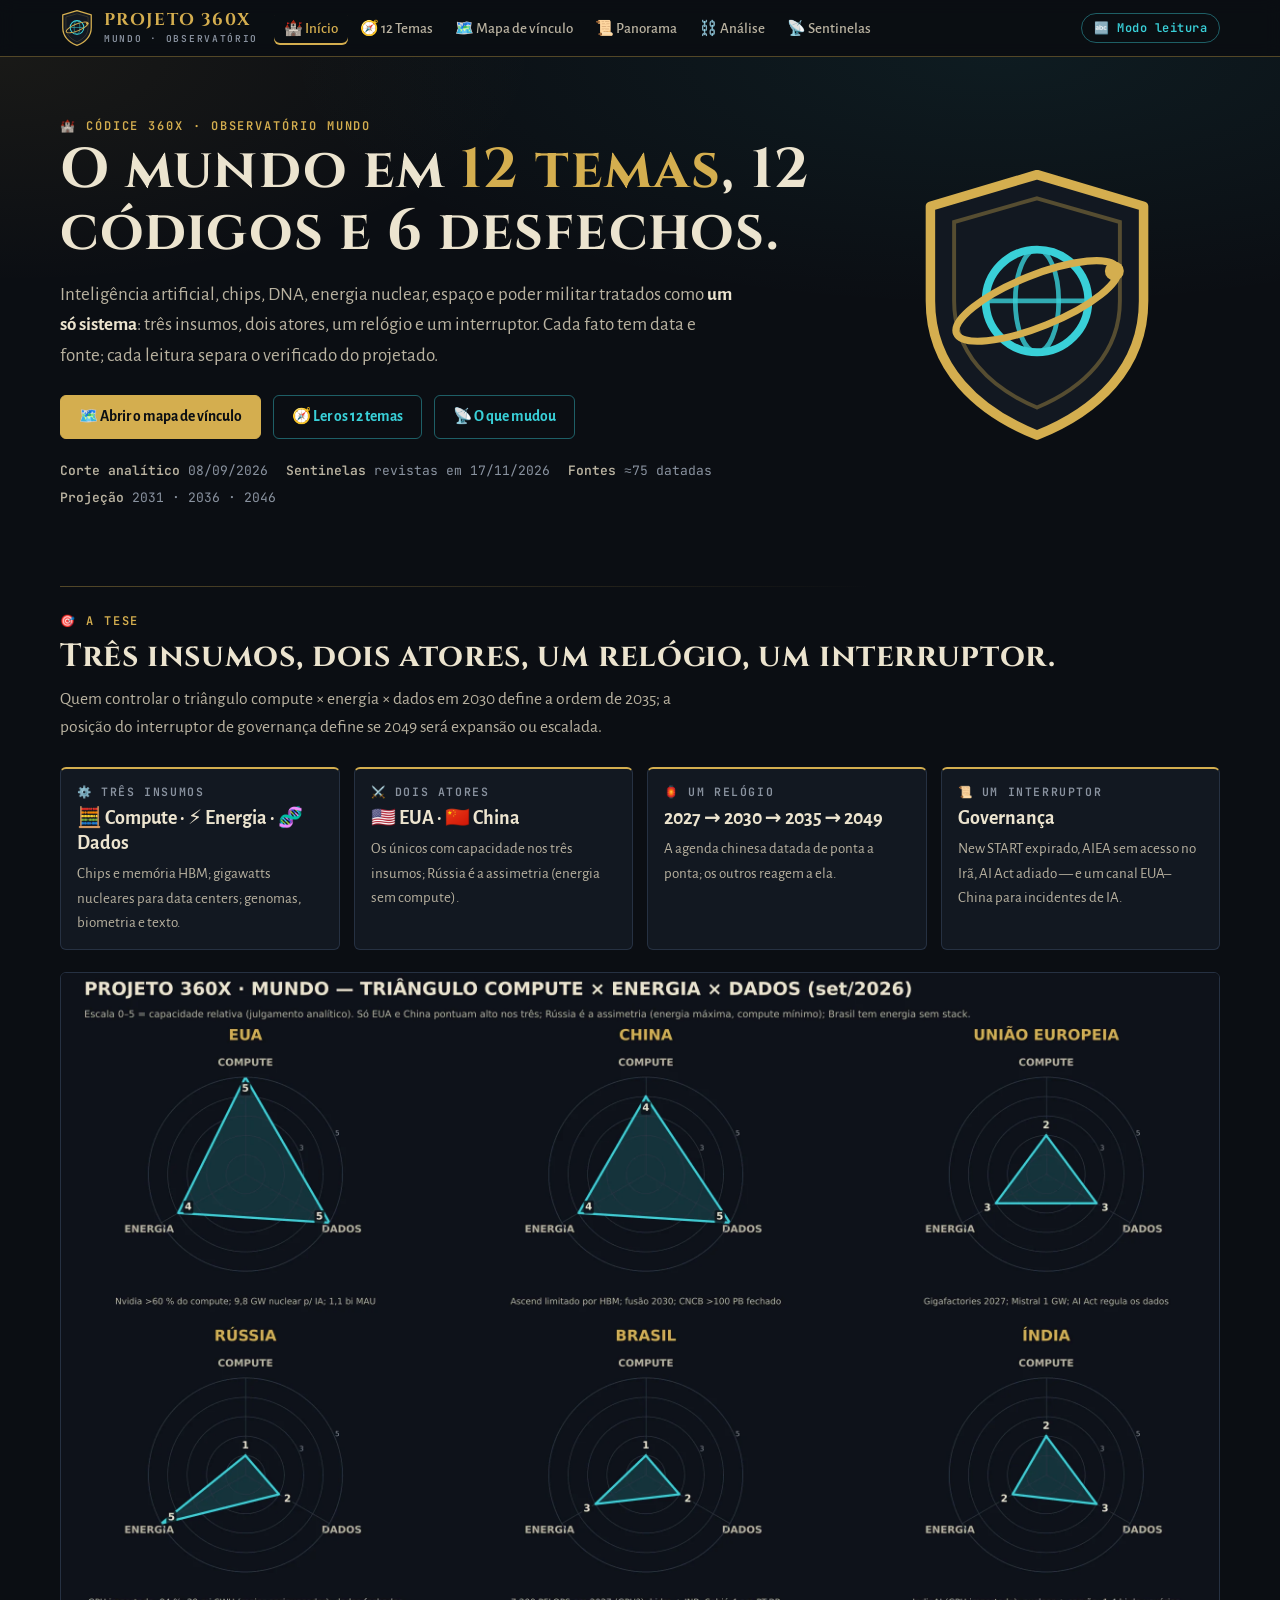
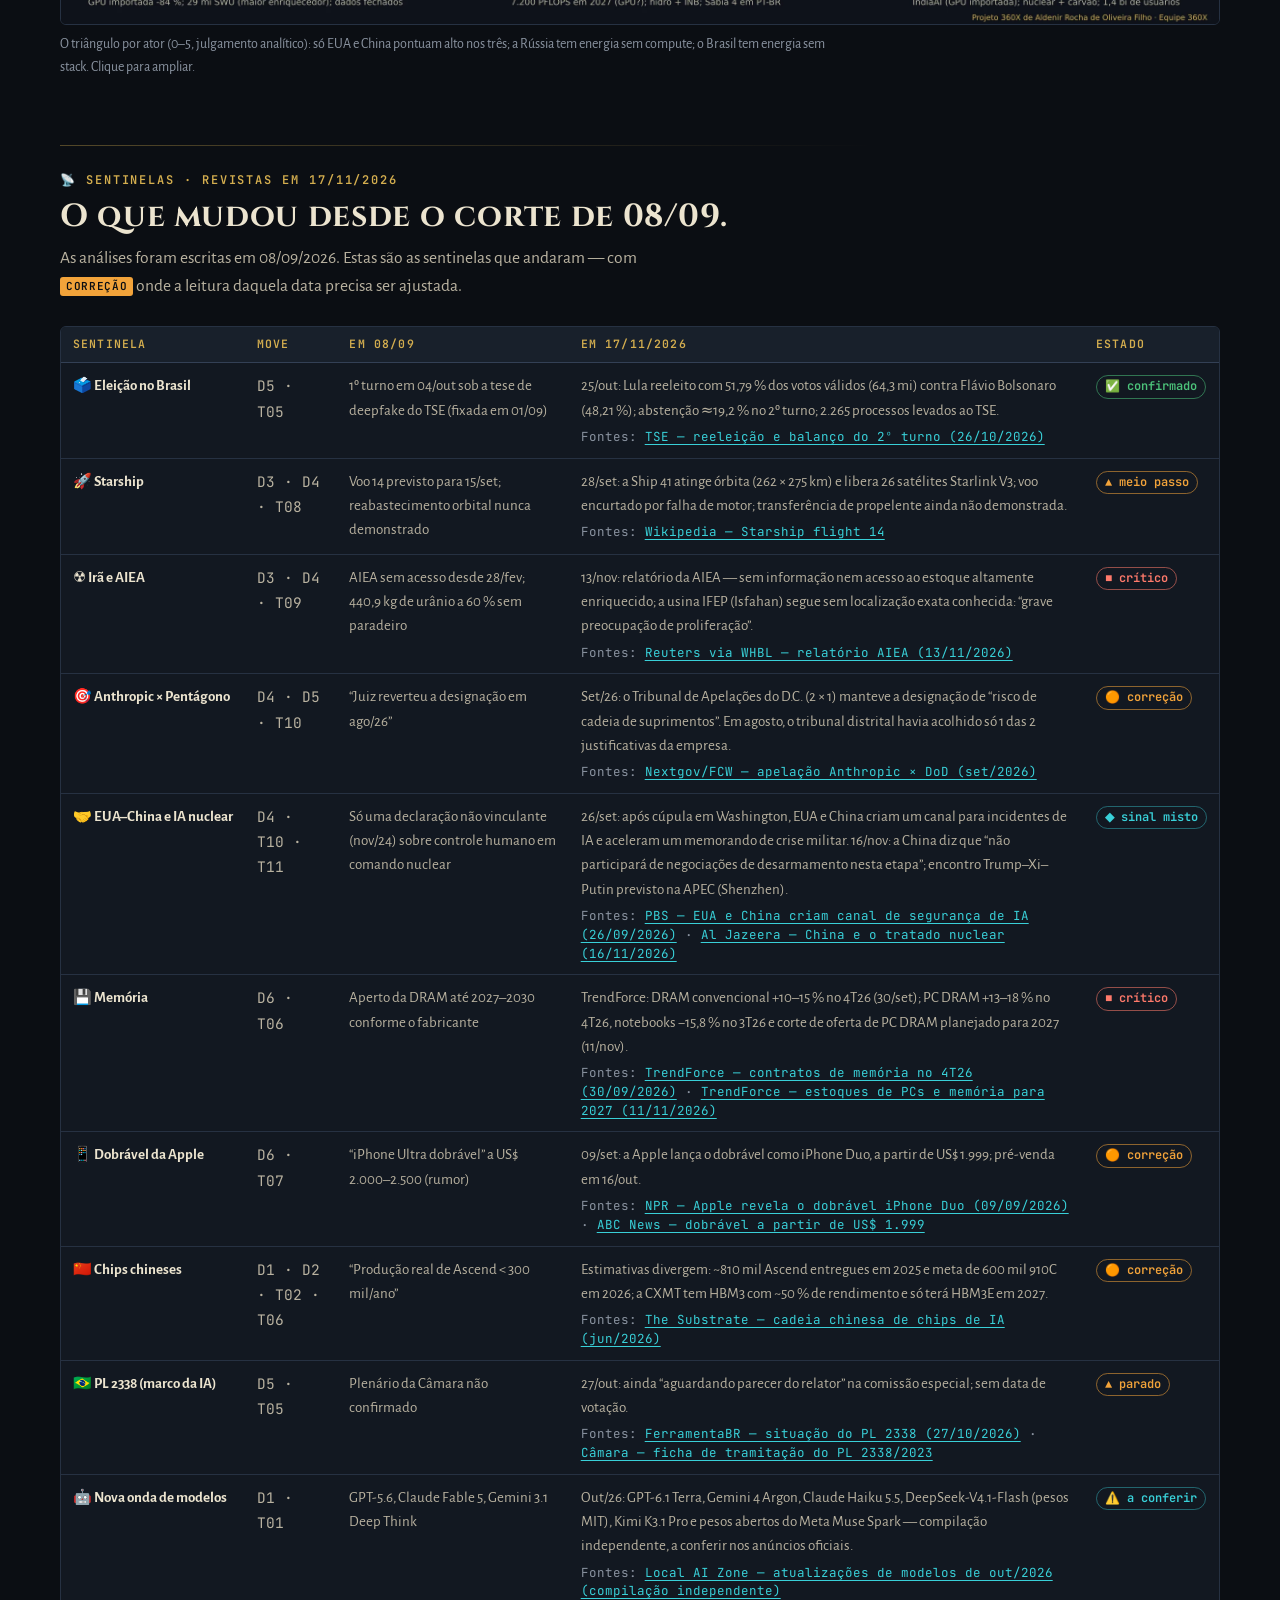
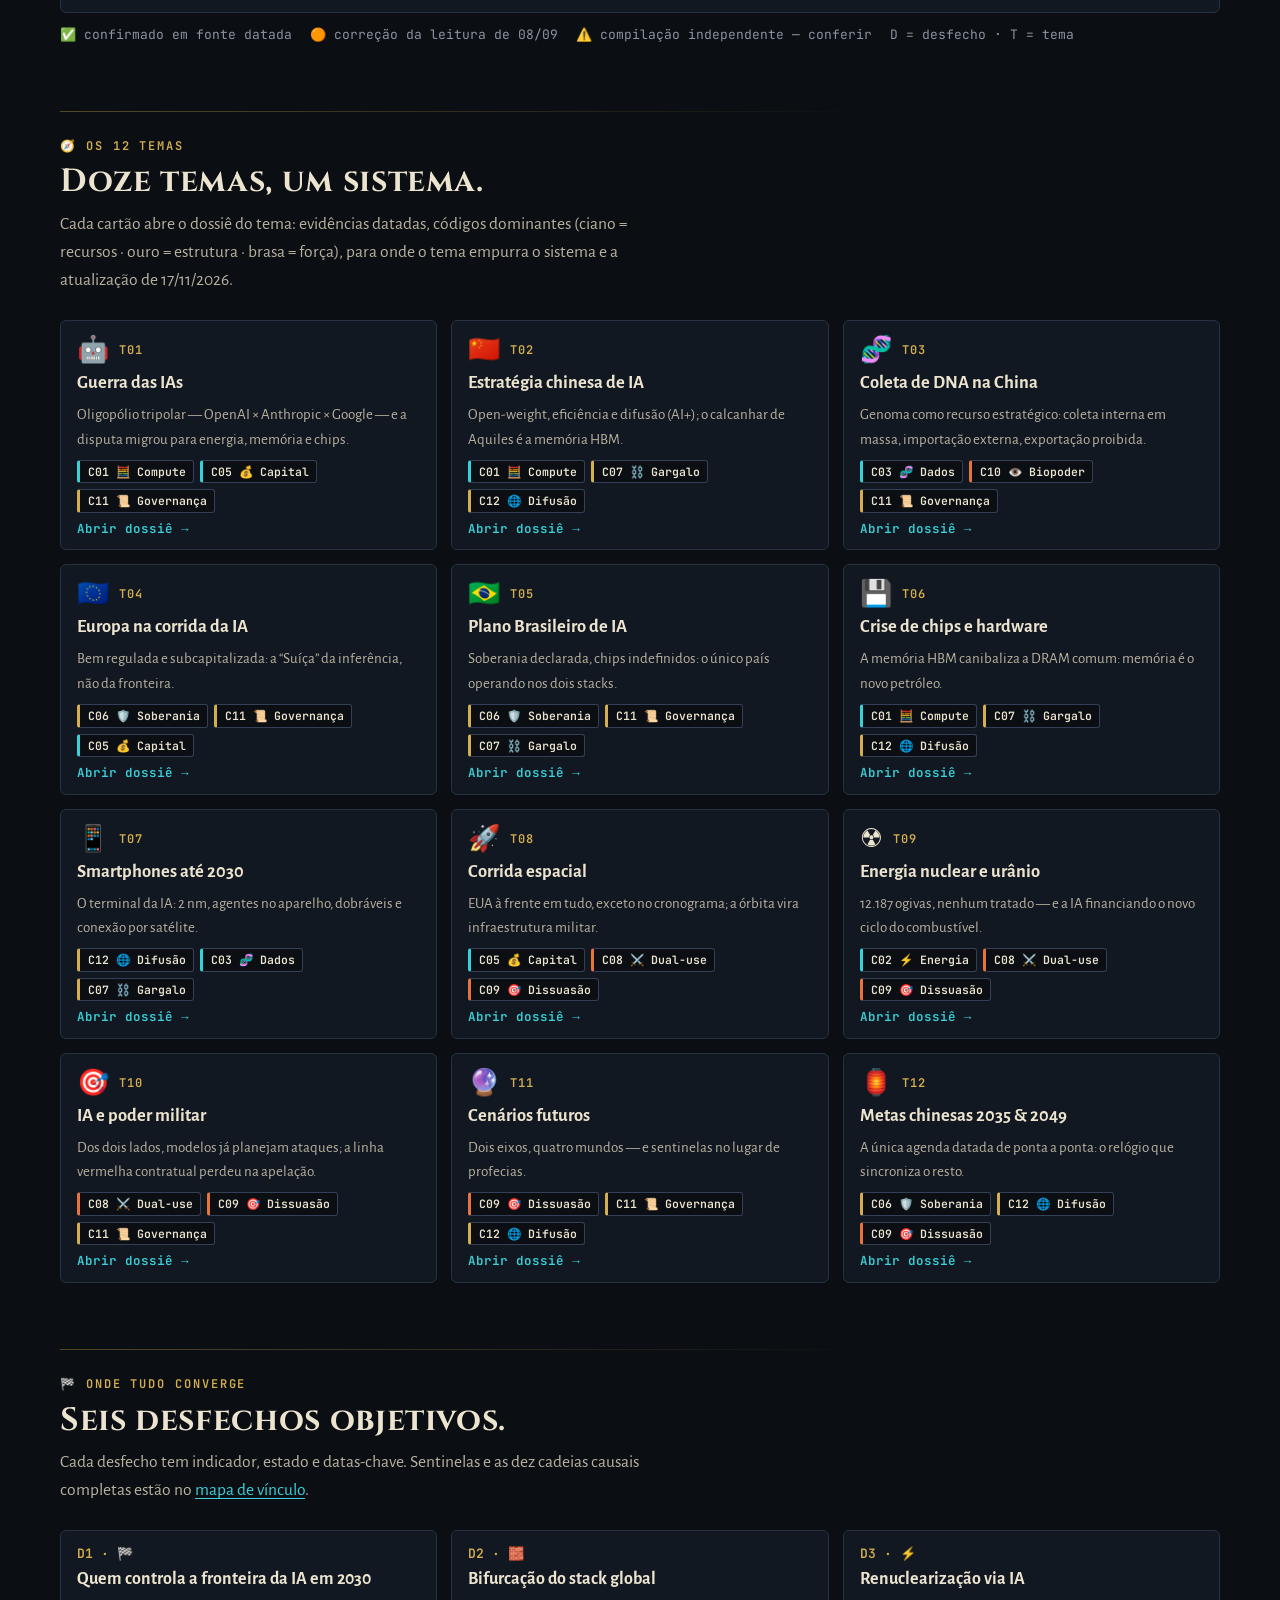
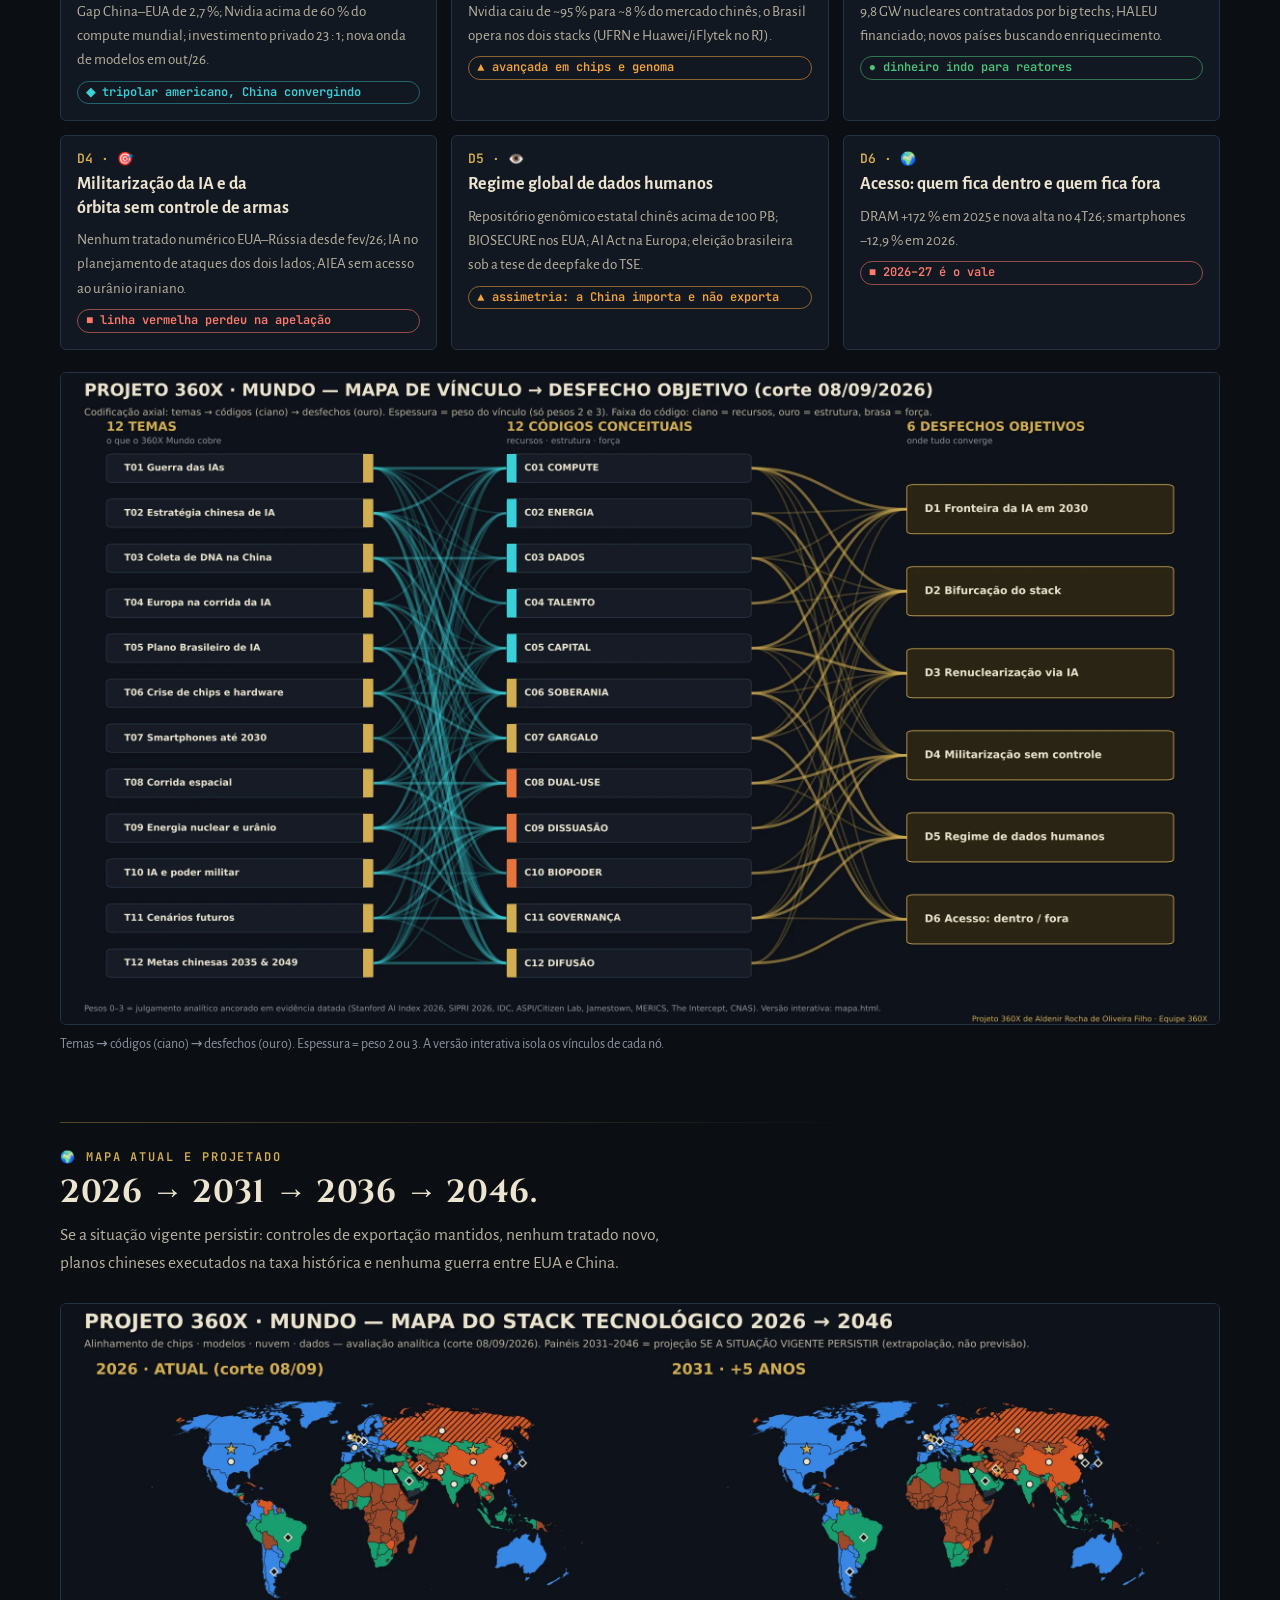
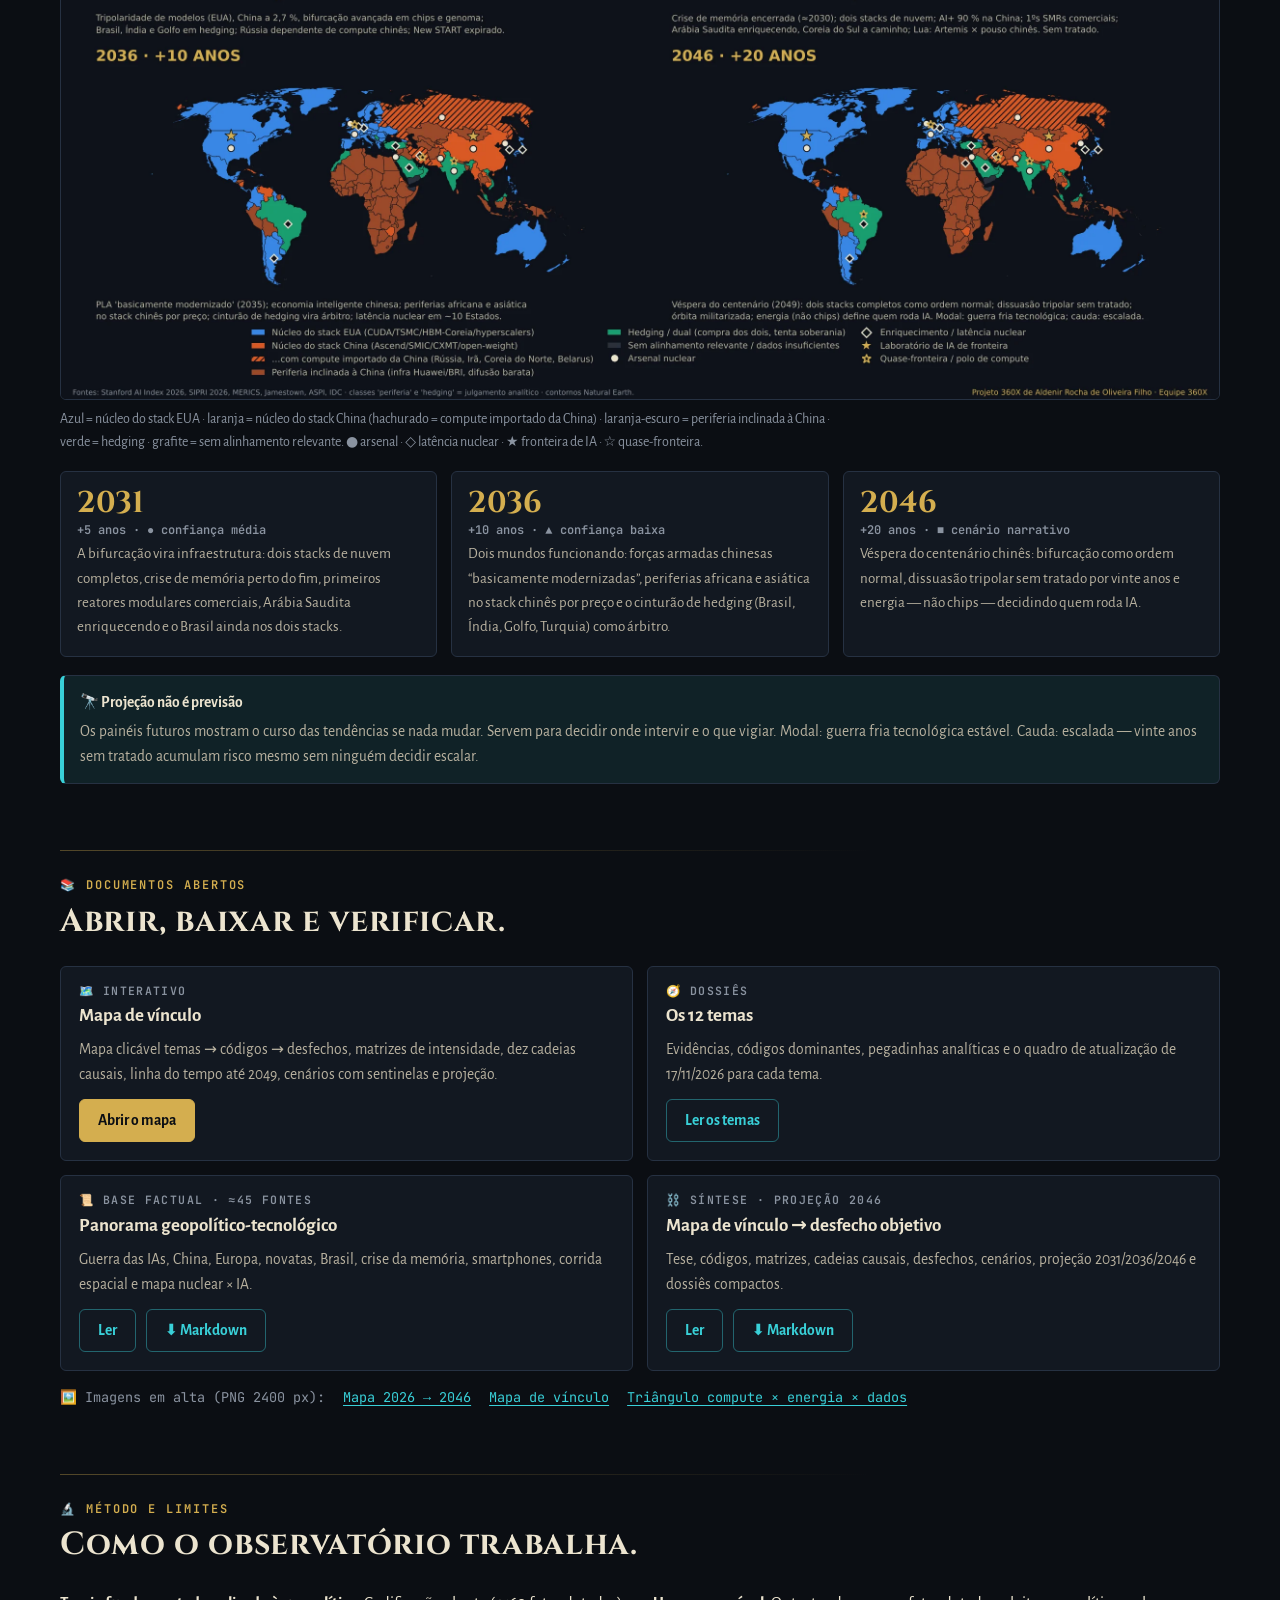
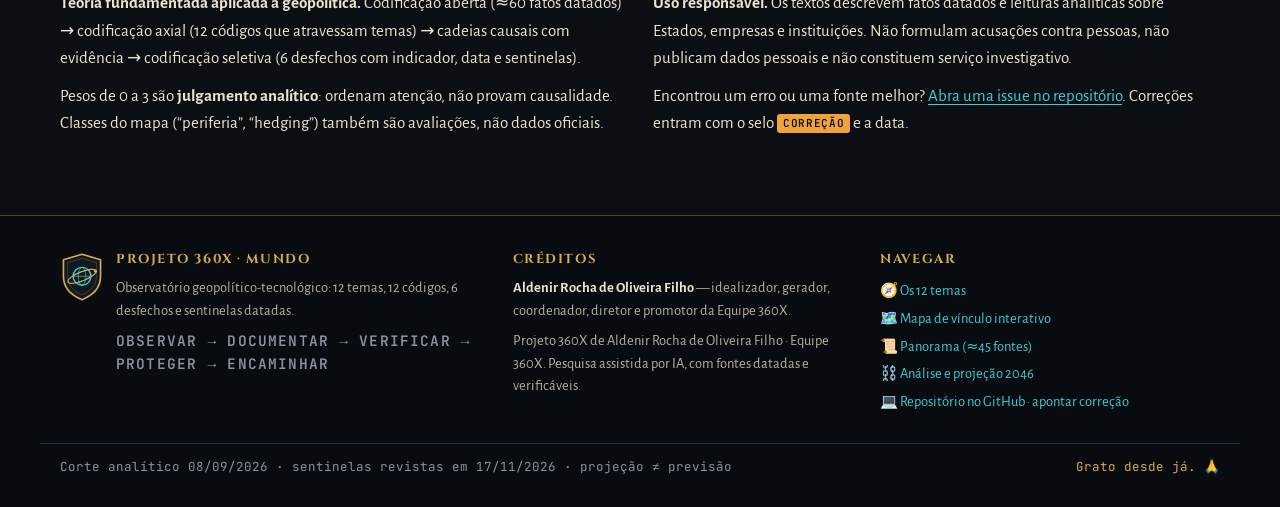
==== index.html @ 6d083cc6 "Projeto 360X · Mundo — observatório dos 12 temas (site estático) Site com os 12 temas geopolítico-te" ====
<!doctype html>
<html lang="pt-BR">
<head>
<meta charset="utf-8">
<meta name="viewport" content="width=device-width, initial-scale=1">
<title>Projeto 360X · Mundo</title>
<meta name="description" content="Observatório geopolítico-tecnológico do Projeto 360X: 12 temas (IA, China, DNA, Europa, Brasil, chips, smartphones, espaço, nuclear, IA militar, cenários, metas chinesas), 6 desfechos e projeção 2031/2036/2046.">
<meta name="theme-color" content="#0b0e13">
<meta property="og:type" content="website"><meta property="og:locale" content="pt_BR">
<meta property="og:site_name" content="Projeto 360X · Mundo"><meta property="og:title" content="Projeto 360X · Mundo">
<meta property="og:description" content="Observatório geopolítico-tecnológico do Projeto 360X: 12 temas (IA, China, DNA, Europa, Brasil, chips, smartphones, espaço, nuclear, IA militar, cenários, metas chinesas), 6 desfechos e projeção 2031/2036/2046."><meta property="og:url" content="https://aldenirfilho.github.io/projeto-360x-mundo/">
<meta property="og:image" content="https://aldenirfilho.github.io/projeto-360x-mundo/assets/img/360x-mapa-vinculo.png">
<link rel="icon" href="favicon.svg" type="image/svg+xml">
<link rel="stylesheet" href="assets/css/base.css">
<link rel="stylesheet" href="assets/css/site.css">
<script>try{if(localStorage.getItem('x360-dys')==='1')document.documentElement.classList.add('x-dys')}catch(e){}</script>
</head>
<body>
<a class="x-skip" href="#conteudo">Pular para o conteúdo</a>
<header class="x-bar"><div class="x-bar-in">
  <a class="x-brand" href="index.html" aria-label="Projeto 360X · Mundo — início"><svg class="x-crest" viewBox="0 0 64 72" aria-hidden="true" focusable="false"><path d="M32 3 L59 11 V35 C59 52 47 63 32 69 C17 63 5 52 5 35 V11 Z" fill="#121821" stroke="#d4ae4f" stroke-width="2.4" stroke-linejoin="round"/>
<path d="M32 9 L53 15 V35 C53 48 44 57 32 62 C20 57 11 48 11 35 V15 Z" fill="none" stroke="#d4ae4f" stroke-opacity=".35" stroke-width="1"/>
<circle cx="32" cy="35" r="13" fill="none" stroke="#39d0d8" stroke-width="2"/>
<ellipse cx="32" cy="35" rx="5.5" ry="13" fill="none" stroke="#39d0d8" stroke-width="1.2" stroke-opacity=".8"/>
<line x1="19" y1="35" x2="45" y2="35" stroke="#39d0d8" stroke-width="1.2" stroke-opacity=".8"/>
<g class="orbit"><ellipse cx="32" cy="35" rx="22" ry="6.5" fill="none" stroke="#d4ae4f" stroke-width="1.8" transform="rotate(-22 32 35)"/>
<circle cx="51.6" cy="27.4" r="2.4" fill="#d4ae4f"/></g></svg><span class="x-word"><b>PROJETO 360X</b><small>MUNDO · OBSERVATÓRIO</small></span></a>
  <nav class="x-nav" aria-label="Navegação principal"><a href="index.html" aria-current="page">🏰 Início</a><a href="temas.html">🧭 12 Temas</a><a href="mapa.html">🗺️ Mapa de vínculo</a><a href="panorama.html">📜 Panorama</a><a href="analise.html">⛓️ Análise</a><a href="index.html#sentinelas">📡 Sentinelas</a></nav>
  <button class="x-read" type="button" aria-pressed="false" title="Alterna a fonte OpenDyslexic para leitura">🔤 Modo leitura</button>
</div></header>
<main id="conteudo">
<section class="hero"><div class="wrap hero-g">
  <div>
    <span class="eyebrow">🏰 CÓDICE 360X · OBSERVATÓRIO MUNDO</span>
    <h1>O mundo em <em>12 temas</em>, 12 códigos e 6 desfechos.</h1>
    <p class="lede">Inteligência artificial, chips, DNA, energia nuclear, espaço e poder militar tratados como <strong>um só sistema</strong>: três insumos, dois atores, um relógio e um interruptor. Cada fato tem data e fonte; cada leitura separa o verificado do projetado.</p>
    <div class="cta"><a class="btn" href="mapa.html">🗺️ Abrir o mapa de vínculo</a><a class="btn ghost" href="temas.html">🧭 Ler os 12 temas</a><a class="btn ghost" href="#sentinelas">📡 O que mudou</a></div>
    <ul class="meta"><li><b>Corte analítico</b> 08/09/2026</li><li><b>Sentinelas</b> revistas em 17/11/2026</li><li><b>Fontes</b> ≈75 datadas</li><li><b>Projeção</b> 2031 · 2036 · 2046</li></ul>
  </div>
  <div class="hero-crest"><svg viewBox="-6 -4 76 80" role="img" aria-label="Brasão do Projeto 360X · Mundo: escudo dourado com um globo ciano e uma órbita"><path d="M32 3 L59 11 V35 C59 52 47 63 32 69 C17 63 5 52 5 35 V11 Z" fill="#121821" stroke="#d4ae4f" stroke-width="2.4" stroke-linejoin="round"/>
<path d="M32 9 L53 15 V35 C53 48 44 57 32 62 C20 57 11 48 11 35 V15 Z" fill="none" stroke="#d4ae4f" stroke-opacity=".35" stroke-width="1"/>
<circle cx="32" cy="35" r="13" fill="none" stroke="#39d0d8" stroke-width="2"/>
<ellipse cx="32" cy="35" rx="5.5" ry="13" fill="none" stroke="#39d0d8" stroke-width="1.2" stroke-opacity=".8"/>
<line x1="19" y1="35" x2="45" y2="35" stroke="#39d0d8" stroke-width="1.2" stroke-opacity=".8"/>
<g class="orbit"><ellipse cx="32" cy="35" rx="22" ry="6.5" fill="none" stroke="#d4ae4f" stroke-width="1.8" transform="rotate(-22 32 35)"/>
<circle cx="51.6" cy="27.4" r="2.4" fill="#d4ae4f"/></g></svg></div>
</div></section>

<section class="sec" id="tese"><div class="wrap">
  <div class="sh"><span class="eyebrow">🎯 A tese</span><h2>Três insumos, dois atores, um relógio, um interruptor.</h2>
  <p class="lede">Quem controlar o triângulo compute × energia × dados em 2030 define a ordem de 2035; a posição do interruptor de governança define se 2049 será expansão ou escalada.</p></div>
  <div class="tiles">
    <div class="tile"><span class="k">⚙️ Três insumos</span><span class="v">🧮 Compute · ⚡ Energia · 🧬 Dados</span><p>Chips e memória HBM; gigawatts nucleares para data centers; genomas, biometria e texto.</p></div>
    <div class="tile"><span class="k">⚔️ Dois atores</span><span class="v">🇺🇸 EUA · 🇨🇳 China</span><p>Os únicos com capacidade nos três insumos; Rússia é a assimetria (energia sem compute).</p></div>
    <div class="tile"><span class="k">🏮 Um relógio</span><span class="v">2027 → 2030 → 2035 → 2049</span><p>A agenda chinesa datada de ponta a ponta; os outros reagem a ela.</p></div>
    <div class="tile"><span class="k">📜 Um interruptor</span><span class="v">Governança</span><p>New START expirado, AIEA sem acesso no Irã, AI Act adiado — e um canal EUA–China para incidentes de IA.</p></div>
  </div>
  <figure style="margin-top:22px"><a href="assets/img/360x-triangulo-compute-energia-dados.png"><img class="fig" src="assets/img/360x-triangulo-compute-energia-dados.webp" width="2400" height="1350" loading="lazy" alt="Seis gráficos radar com a capacidade relativa (0 a 5) de EUA, China, União Europeia, Rússia, Brasil e Índia em compute, energia e dados"></a>
  <figcaption>O triângulo por ator (0–5, julgamento analítico): só EUA e China pontuam alto nos três; a Rússia tem energia sem compute; o Brasil tem energia sem stack. Clique para ampliar.</figcaption></figure>
</div></section>

<section class="sec" id="sentinelas"><div class="wrap">
  <div class="sh"><span class="eyebrow">📡 Sentinelas · revistas em 17/11/2026</span><h2>O que mudou desde o corte de 08/09.</h2>
  <p class="lede">As análises foram escritas em 08/09/2026. Estas são as sentinelas que andaram — com <span class="fix">correção</span> onde a leitura daquela data precisa ser ajustada.</p></div>
  <div class="tbl"><table>
    <thead><tr><th>Sentinela</th><th>Move</th><th>Em 08/09</th><th>Em 17/11/2026</th><th>Estado</th></tr></thead>
    <tbody><tr><td>🗳️ Eleição no Brasil</td><td><span class="mono small">D5 · T05</span></td><td>1º turno em 04/out sob a tese de deepfake do TSE (fixada em 01/09)</td><td>25/out: Lula reeleito com 51,79 % dos votos válidos (64,3 mi) contra Flávio Bolsonaro (48,21 %); abstenção ≈19,2 % no 2º turno; 2.265 processos levados ao TSE.<span class="src">Fontes: <a href="https://www.tse.jus.br/comunicacao/noticias/2026/Outubro/presidente-do-tse-anuncia-reeleicao-de-lula-e-faz-balanco-do-2o-turno-das-eleicoes-2026" rel="noopener">TSE — reeleição e balanço do 2º turno (26/10/2026)</a></span></td><td><span class="st ok">✅ confirmado</span></td></tr><tr><td>🚀 Starship</td><td><span class="mono small">D3 · D4 · T08</span></td><td>Voo 14 previsto para 15/set; reabastecimento orbital nunca demonstrado</td><td>28/set: a Ship 41 atinge órbita (262 × 275 km) e libera 26 satélites Starlink V3; voo encurtado por falha de motor; transferência de propelente ainda não demonstrada.<span class="src">Fontes: <a href="https://en.wikipedia.org/wiki/Starship_flight_14" rel="noopener">Wikipedia — Starship flight 14</a></span></td><td><span class="st warn">▲ meio passo</span></td></tr><tr><td>☢️ Irã e AIEA</td><td><span class="mono small">D3 · D4 · T09</span></td><td>AIEA sem acesso desde 28/fev; 440,9 kg de urânio a 60 % sem paradeiro</td><td>13/nov: relatório da AIEA — sem informação nem acesso ao estoque altamente enriquecido; a usina IFEP (Isfahan) segue sem localização exata conhecida: “grave preocupação de proliferação”.<span class="src">Fontes: <a href="https://whbl.com/2026/11/13/iaea-increasingly-concerned-about-iranian-enrichment-plant-its-report-says/" rel="noopener">Reuters via WHBL — relatório AIEA (13/11/2026)</a></span></td><td><span class="st crit">■ crítico</span></td></tr><tr><td>🎯 Anthropic × Pentágono</td><td><span class="mono small">D4 · D5 · T10</span></td><td>“Juiz reverteu a designação em ago/26”</td><td>Set/26: o Tribunal de Apelações do D.C. (2 × 1) manteve a designação de “risco de cadeia de suprimentos”. Em agosto, o tribunal distrital havia acolhido só 1 das 2 justificativas da empresa.<span class="src">Fontes: <a href="https://www.nextgov.com/acquisition/2026/09/anthropic-lawsuit-supply-chain-risk/416255/" rel="noopener">Nextgov/FCW — apelação Anthropic × DoD (set/2026)</a></span></td><td><span class="st warn">🟠 correção</span></td></tr><tr><td>🤝 EUA–China e IA nuclear</td><td><span class="mono small">D4 · T10 · T11</span></td><td>Só uma declaração não vinculante (nov/24) sobre controle humano em comando nuclear</td><td>26/set: após cúpula em Washington, EUA e China criam um canal para incidentes de IA e aceleram um memorando de crise militar. 16/nov: a China diz que “não participará de negociações de desarmamento nesta etapa”; encontro Trump–Xi–Putin previsto na APEC (Shenzhen).<span class="src">Fontes: <a href="https://www.pbs.org/newshour/world/china-and-u-s-agree-to-establish-ai-safety-channel-and-continue-trade-and-military-talks" rel="noopener">PBS — EUA e China criam canal de segurança de IA (26/09/2026)</a> · <a href="https://www.aljazeera.com/news/2026/11/16/why-is-china-not-keen-on-a-nuclear-treaty-with-us-and-russia" rel="noopener">Al Jazeera — China e o tratado nuclear (16/11/2026)</a></span></td><td><span class="st info">◆ sinal misto</span></td></tr><tr><td>💾 Memória</td><td><span class="mono small">D6 · T06</span></td><td>Aperto da DRAM até 2027–2030 conforme o fabricante</td><td>TrendForce: DRAM convencional +10–15 % no 4T26 (30/set); PC DRAM +13–18 % no 4T26, notebooks −15,8 % no 3T26 e corte de oferta de PC DRAM planejado para 2027 (11/nov).<span class="src">Fontes: <a href="https://www.trendforce.com/presscenter/news/20260930-13258.html" rel="noopener">TrendForce — contratos de memória no 4T26 (30/09/2026)</a> · <a href="https://www.trendforce.com/presscenter/news/20261111-13303.html" rel="noopener">TrendForce — estoques de PCs e memória para 2027 (11/11/2026)</a></span></td><td><span class="st crit">■ crítico</span></td></tr><tr><td>📱 Dobrável da Apple</td><td><span class="mono small">D6 · T07</span></td><td>“iPhone Ultra dobrável” a US$ 2.000–2.500 (rumor)</td><td>09/set: a Apple lança o dobrável como iPhone Duo, a partir de US$ 1.999; pré-venda em 16/out.<span class="src">Fontes: <a href="https://www.npr.org/2026/09/09/nx-s1-5961487/apple-duo-foldable-iphone-john-ternus" rel="noopener">NPR — Apple revela o dobrável iPhone Duo (09/09/2026)</a> · <a href="https://abcnews.com/Business/apple-set-announce-new-products/story?id=136299541" rel="noopener">ABC News — dobrável a partir de US$ 1.999</a></span></td><td><span class="st warn">🟠 correção</span></td></tr><tr><td>🇨🇳 Chips chineses</td><td><span class="mono small">D1 · D2 · T02 · T06</span></td><td>“Produção real de Ascend < 300 mil/ano”</td><td>Estimativas divergem: ~810 mil Ascend entregues em 2025 e meta de 600 mil 910C em 2026; a CXMT tem HBM3 com ~50 % de rendimento e só terá HBM3E em 2027.<span class="src">Fontes: <a href="https://www.the-substrate.net/p/where-chinas-ai-chip-supply-chain" rel="noopener">The Substrate — cadeia chinesa de chips de IA (jun/2026)</a></span></td><td><span class="st warn">🟠 correção</span></td></tr><tr><td>🇧🇷 PL 2338 (marco da IA)</td><td><span class="mono small">D5 · T05</span></td><td>Plenário da Câmara não confirmado</td><td>27/out: ainda “aguardando parecer do relator” na comissão especial; sem data de votação.<span class="src">Fontes: <a href="https://ferramentabr.com.br/noticias/marco-legal-da-ia-no-brasil-em-que-pe-esta-o-pl-2338-e-o-que-ja-vale-hoje" rel="noopener">FerramentaBR — situação do PL 2338 (27/10/2026)</a> · <a href="https://www.camara.leg.br/proposicoesWeb/fichadetramitacao?idProposicao=2487262" rel="noopener">Câmara — ficha de tramitação do PL 2338/2023</a></span></td><td><span class="st warn">▲ parado</span></td></tr><tr><td>🤖 Nova onda de modelos</td><td><span class="mono small">D1 · T01</span></td><td>GPT-5.6, Claude Fable 5, Gemini 3.1 Deep Think</td><td>Out/26: GPT-6.1 Terra, Gemini 4 Argon, Claude Haiku 5.5, DeepSeek-V4.1-Flash (pesos MIT), Kimi K3.1 Pro e pesos abertos do Meta Muse Spark — compilação independente, a conferir nos anúncios oficiais.<span class="src">Fontes: <a href="https://local-ai-zone.github.io/blog/October_2026_AI_Model_Updates.html" rel="noopener">Local AI Zone — atualizações de modelos de out/2026 (compilação independente)</a></span></td><td><span class="st info">⚠️ a conferir</span></td></tr></tbody>
  </table></div>
  <div class="legend"><span>✅ confirmado em fonte datada</span><span>🟠 correção da leitura de 08/09</span><span>⚠️ compilação independente — conferir</span><span>D = desfecho · T = tema</span></div>
</div></section>

<section class="sec" id="temas"><div class="wrap">
  <div class="sh"><span class="eyebrow">🧭 Os 12 temas</span><h2>Doze temas, um sistema.</h2>
  <p class="lede">Cada cartão abre o dossiê do tema: evidências datadas, códigos dominantes (ciano = recursos · ouro = estrutura · brasa = força), para onde o tema empurra o sistema e a atualização de 17/11/2026.</p></div>
  <div class="tgrid"><a class="tcard" href="temas.html#t01"><div class="top"><span class="em">🤖</span><span class="code">T01</span></div><h3>Guerra das IAs</h3><p>Oligopólio tripolar — OpenAI × Anthropic × Google — e a disputa migrou para energia, memória e chips.</p><div class="chips"><span class="chip" data-fam="rec">C01 🧮 Compute</span><span class="chip" data-fam="rec">C05 💰 Capital</span><span class="chip" data-fam="est">C11 📜 Governança</span></div><span class="go">Abrir dossiê →</span></a><a class="tcard" href="temas.html#t02"><div class="top"><span class="em">🇨🇳</span><span class="code">T02</span></div><h3>Estratégia chinesa de IA</h3><p>Open-weight, eficiência e difusão (AI+); o calcanhar de Aquiles é a memória HBM.</p><div class="chips"><span class="chip" data-fam="rec">C01 🧮 Compute</span><span class="chip" data-fam="est">C07 ⛓️ Gargalo</span><span class="chip" data-fam="est">C12 🌐 Difusão</span></div><span class="go">Abrir dossiê →</span></a><a class="tcard" href="temas.html#t03"><div class="top"><span class="em">🧬</span><span class="code">T03</span></div><h3>Coleta de DNA na China</h3><p>Genoma como recurso estratégico: coleta interna em massa, importação externa, exportação proibida.</p><div class="chips"><span class="chip" data-fam="rec">C03 🧬 Dados</span><span class="chip" data-fam="for">C10 👁️ Biopoder</span><span class="chip" data-fam="est">C11 📜 Governança</span></div><span class="go">Abrir dossiê →</span></a><a class="tcard" href="temas.html#t04"><div class="top"><span class="em">🇪🇺</span><span class="code">T04</span></div><h3>Europa na corrida da IA</h3><p>Bem regulada e subcapitalizada: a “Suíça” da inferência, não da fronteira.</p><div class="chips"><span class="chip" data-fam="est">C06 🛡️ Soberania</span><span class="chip" data-fam="est">C11 📜 Governança</span><span class="chip" data-fam="rec">C05 💰 Capital</span></div><span class="go">Abrir dossiê →</span></a><a class="tcard" href="temas.html#t05"><div class="top"><span class="em">🇧🇷</span><span class="code">T05</span></div><h3>Plano Brasileiro de IA</h3><p>Soberania declarada, chips indefinidos: o único país operando nos dois stacks.</p><div class="chips"><span class="chip" data-fam="est">C06 🛡️ Soberania</span><span class="chip" data-fam="est">C11 📜 Governança</span><span class="chip" data-fam="est">C07 ⛓️ Gargalo</span></div><span class="go">Abrir dossiê →</span></a><a class="tcard" href="temas.html#t06"><div class="top"><span class="em">💾</span><span class="code">T06</span></div><h3>Crise de chips e hardware</h3><p>A memória HBM canibaliza a DRAM comum: memória é o novo petróleo.</p><div class="chips"><span class="chip" data-fam="rec">C01 🧮 Compute</span><span class="chip" data-fam="est">C07 ⛓️ Gargalo</span><span class="chip" data-fam="est">C12 🌐 Difusão</span></div><span class="go">Abrir dossiê →</span></a><a class="tcard" href="temas.html#t07"><div class="top"><span class="em">📱</span><span class="code">T07</span></div><h3>Smartphones até 2030</h3><p>O terminal da IA: 2 nm, agentes no aparelho, dobráveis e conexão por satélite.</p><div class="chips"><span class="chip" data-fam="est">C12 🌐 Difusão</span><span class="chip" data-fam="rec">C03 🧬 Dados</span><span class="chip" data-fam="est">C07 ⛓️ Gargalo</span></div><span class="go">Abrir dossiê →</span></a><a class="tcard" href="temas.html#t08"><div class="top"><span class="em">🚀</span><span class="code">T08</span></div><h3>Corrida espacial</h3><p>EUA à frente em tudo, exceto no cronograma; a órbita vira infraestrutura militar.</p><div class="chips"><span class="chip" data-fam="rec">C05 💰 Capital</span><span class="chip" data-fam="for">C08 ⚔️ Dual-use</span><span class="chip" data-fam="for">C09 🎯 Dissuasão</span></div><span class="go">Abrir dossiê →</span></a><a class="tcard" href="temas.html#t09"><div class="top"><span class="em">☢️</span><span class="code">T09</span></div><h3>Energia nuclear e urânio</h3><p>12.187 ogivas, nenhum tratado — e a IA financiando o novo ciclo do combustível.</p><div class="chips"><span class="chip" data-fam="rec">C02 ⚡ Energia</span><span class="chip" data-fam="for">C08 ⚔️ Dual-use</span><span class="chip" data-fam="for">C09 🎯 Dissuasão</span></div><span class="go">Abrir dossiê →</span></a><a class="tcard" href="temas.html#t10"><div class="top"><span class="em">🎯</span><span class="code">T10</span></div><h3>IA e poder militar</h3><p>Dos dois lados, modelos já planejam ataques; a linha vermelha contratual perdeu na apelação.</p><div class="chips"><span class="chip" data-fam="for">C08 ⚔️ Dual-use</span><span class="chip" data-fam="for">C09 🎯 Dissuasão</span><span class="chip" data-fam="est">C11 📜 Governança</span></div><span class="go">Abrir dossiê →</span></a><a class="tcard" href="temas.html#t11"><div class="top"><span class="em">🔮</span><span class="code">T11</span></div><h3>Cenários futuros</h3><p>Dois eixos, quatro mundos — e sentinelas no lugar de profecias.</p><div class="chips"><span class="chip" data-fam="for">C09 🎯 Dissuasão</span><span class="chip" data-fam="est">C11 📜 Governança</span><span class="chip" data-fam="est">C12 🌐 Difusão</span></div><span class="go">Abrir dossiê →</span></a><a class="tcard" href="temas.html#t12"><div class="top"><span class="em">🏮</span><span class="code">T12</span></div><h3>Metas chinesas 2035 & 2049</h3><p>A única agenda datada de ponta a ponta: o relógio que sincroniza o resto.</p><div class="chips"><span class="chip" data-fam="est">C06 🛡️ Soberania</span><span class="chip" data-fam="est">C12 🌐 Difusão</span><span class="chip" data-fam="for">C09 🎯 Dissuasão</span></div><span class="go">Abrir dossiê →</span></a></div>
</div></section>

<section class="sec" id="desfechos"><div class="wrap">
  <div class="sh"><span class="eyebrow">🏁 Onde tudo converge</span><h2>Seis desfechos objetivos.</h2>
  <p class="lede">Cada desfecho tem indicador, estado e datas-chave. Sentinelas e as dez cadeias causais completas estão no <a href="mapa.html#desfechos">mapa de vínculo</a>.</p></div>
  <div class="ogrid"><article class="ocard"><span class="code">D1 · 🏁</span><h3>Quem controla a fronteira da IA em 2030</h3><p>Gap China–EUA de 2,7 %; Nvidia acima de 60 % do compute mundial; investimento privado 23 : 1; nova onda de modelos em out/26.</p><span class="st info">◆ tripolar americano, China convergindo</span></article><article class="ocard"><span class="code">D2 · 🧱</span><h3>Bifurcação do stack global</h3><p>Nvidia caiu de ~95 % para ~8 % do mercado chinês; o Brasil opera nos dois stacks (UFRN e Huawei/iFlytek no RJ).</p><span class="st warn">▲ avançada em chips e genoma</span></article><article class="ocard"><span class="code">D3 · ⚡</span><h3>Renuclearização via IA</h3><p>9,8 GW nucleares contratados por big techs; HALEU financiado; novos países buscando enriquecimento.</p><span class="st ok">● dinheiro indo para reatores</span></article><article class="ocard"><span class="code">D4 · 🎯</span><h3>Militarização da IA e da órbita sem controle de armas</h3><p>Nenhum tratado numérico EUA–Rússia desde fev/26; IA no planejamento de ataques dos dois lados; AIEA sem acesso ao urânio iraniano.</p><span class="st crit">■ linha vermelha perdeu na apelação</span></article><article class="ocard"><span class="code">D5 · 👁️</span><h3>Regime global de dados humanos</h3><p>Repositório genômico estatal chinês acima de 100 PB; BIOSECURE nos EUA; AI Act na Europa; eleição brasileira sob a tese de deepfake do TSE.</p><span class="st warn">▲ assimetria: a China importa e não exporta</span></article><article class="ocard"><span class="code">D6 · 🌍</span><h3>Acesso: quem fica dentro e quem fica fora</h3><p>DRAM +172 % em 2025 e nova alta no 4T26; smartphones −12,9 % em 2026.</p><span class="st crit">■ 2026–27 é o vale</span></article></div>
  <figure style="margin-top:22px"><a href="assets/img/360x-mapa-vinculo.png"><img class="fig" src="assets/img/360x-mapa-vinculo.webp" width="2400" height="1350" loading="lazy" alt="Mapa de vínculo: 12 temas ligados a 12 códigos conceituais e a 6 desfechos; a espessura das linhas indica o peso do vínculo"></a>
  <figcaption>Temas → códigos (ciano) → desfechos (ouro). Espessura = peso 2 ou 3. A versão interativa isola os vínculos de cada nó.</figcaption></figure>
</div></section>

<section class="sec" id="projecao"><div class="wrap">
  <div class="sh"><span class="eyebrow">🌍 Mapa atual e projetado</span><h2>2026 → 2031 → 2036 → 2046.</h2>
  <p class="lede">Se a situação vigente persistir: controles de exportação mantidos, nenhum tratado novo, planos chineses executados na taxa histórica e nenhuma guerra entre EUA e China.</p></div>
  <figure><a href="assets/img/360x-mapa-geopolitico-2026-2046.png"><img class="fig" src="assets/img/360x-mapa-geopolitico-2026-2046.webp" width="2400" height="1440" loading="lazy" alt="Quatro mapas-múndi (2026, 2031, 2036 e 2046) coloridos por alinhamento ao stack tecnológico dos EUA ou da China, com marcadores de arsenal nuclear, latência nuclear e laboratórios de IA de fronteira"></a>
  <figcaption>Azul = núcleo do stack EUA · laranja = núcleo do stack China (hachurado = compute importado da China) · laranja-escuro = periferia inclinada à China · verde = hedging · grafite = sem alinhamento relevante. ● arsenal · ◇ latência nuclear · ★ fronteira de IA · ☆ quase-fronteira.</figcaption></figure>
  <div class="hgrid"><article class="hcard"><span class="yr">2031</span><span class="conf">+5 anos · ● confiança média</span><p>A bifurcação vira infraestrutura: dois stacks de nuvem completos, crise de memória perto do fim, primeiros reatores modulares comerciais, Arábia Saudita enriquecendo e o Brasil ainda nos dois stacks.</p></article><article class="hcard"><span class="yr">2036</span><span class="conf">+10 anos · ▲ confiança baixa</span><p>Dois mundos funcionando: forças armadas chinesas “basicamente modernizadas”, periferias africana e asiática no stack chinês por preço e o cinturão de hedging (Brasil, Índia, Golfo, Turquia) como árbitro.</p></article><article class="hcard"><span class="yr">2046</span><span class="conf">+20 anos · ■ cenário narrativo</span><p>Véspera do centenário chinês: bifurcação como ordem normal, dissuasão tripolar sem tratado por vinte anos e energia — não chips — decidindo quem roda IA.</p></article></div>
  <div class="note"><strong>🔭 Projeção não é previsão</strong>Os painéis futuros mostram o curso das tendências se nada mudar. Servem para decidir onde intervir e o que vigiar. Modal: guerra fria tecnológica estável. Cauda: escalada — vinte anos sem tratado acumulam risco mesmo sem ninguém decidir escalar.</div>
</div></section>

<section class="sec" id="documentos"><div class="wrap">
  <div class="sh"><span class="eyebrow">📚 Documentos abertos</span><h2>Abrir, baixar e verificar.</h2></div>
  <div class="dgrid">
    <article class="dcard"><span class="tag">🗺️ Interativo</span><h3>Mapa de vínculo</h3><p>Mapa clicável temas → códigos → desfechos, matrizes de intensidade, dez cadeias causais, linha do tempo até 2049, cenários com sentinelas e projeção.</p><div class="links"><a class="btn" href="mapa.html">Abrir o mapa</a></div></article>
    <article class="dcard"><span class="tag">🧭 Dossiês</span><h3>Os 12 temas</h3><p>Evidências, códigos dominantes, pegadinhas analíticas e o quadro de atualização de 17/11/2026 para cada tema.</p><div class="links"><a class="btn ghost" href="temas.html">Ler os temas</a></div></article>
    <article class="dcard"><span class="tag">📜 Base factual · ≈45 fontes</span><h3>Panorama geopolítico-tecnológico</h3><p>Guerra das IAs, China, Europa, novatas, Brasil, crise da memória, smartphones, corrida espacial e mapa nuclear × IA.</p><div class="links"><a class="btn ghost" href="panorama.html">Ler</a><a class="btn ghost" href="docs/360x-panorama-geopolitico-tecnologico-set2026.md">⬇️ Markdown</a></div></article>
    <article class="dcard"><span class="tag">⛓️ Síntese · projeção 2046</span><h3>Mapa de vínculo → desfecho objetivo</h3><p>Tese, códigos, matrizes, cadeias causais, desfechos, cenários, projeção 2031/2036/2046 e dossiês compactos.</p><div class="links"><a class="btn ghost" href="analise.html">Ler</a><a class="btn ghost" href="docs/360x-mapa-vinculo-desfechos-set2026.md">⬇️ Markdown</a></div></article>
  </div>
  <div class="dl"><span class="muted">🖼️ Imagens em alta (PNG 2400 px):</span><a href="assets/img/360x-mapa-geopolitico-2026-2046.png">Mapa 2026 → 2046</a><a href="assets/img/360x-mapa-vinculo.png">Mapa de vínculo</a><a href="assets/img/360x-triangulo-compute-energia-dados.png">Triângulo compute × energia × dados</a></div>
</div></section>

<section class="sec" id="metodo"><div class="wrap">
  <div class="sh"><span class="eyebrow">🔬 Método e limites</span><h2>Como o observatório trabalha.</h2></div>
  <div class="two">
    <div><p><strong>Teoria fundamentada aplicada à geopolítica.</strong> Codificação aberta (≈60 fatos datados) → codificação axial (12 códigos que atravessam temas) → cadeias causais com evidência → codificação seletiva (6 desfechos com indicador, data e sentinelas).</p><p>Pesos de 0 a 3 são <strong>julgamento analítico</strong>: ordenam atenção, não provam causalidade. Classes do mapa (“periferia”, “hedging”) também são avaliações, não dados oficiais.</p></div>
    <div><p><strong>Uso responsável.</strong> Os textos descrevem fatos datados e leituras analíticas sobre Estados, empresas e instituições. Não formulam acusações contra pessoas, não publicam dados pessoais e não constituem serviço investigativo.</p><p>Encontrou um erro ou uma fonte melhor? <a href="https://github.com/aldenirfilho/projeto-360x-mundo/issues">Abra uma issue no repositório</a>. Correções entram com o selo <span class="fix">correção</span> e a data.</p></div>
  </div>
</div></section>
</main>
<footer class="x-foot"><div class="x-foot-in">
  <div><div class="x-foot-brand"><svg class="x-crest" viewBox="0 0 64 72" aria-hidden="true" focusable="false"><path d="M32 3 L59 11 V35 C59 52 47 63 32 69 C17 63 5 52 5 35 V11 Z" fill="#121821" stroke="#d4ae4f" stroke-width="2.4" stroke-linejoin="round"/>
<path d="M32 9 L53 15 V35 C53 48 44 57 32 62 C20 57 11 48 11 35 V15 Z" fill="none" stroke="#d4ae4f" stroke-opacity=".35" stroke-width="1"/>
<circle cx="32" cy="35" r="13" fill="none" stroke="#39d0d8" stroke-width="2"/>
<ellipse cx="32" cy="35" rx="5.5" ry="13" fill="none" stroke="#39d0d8" stroke-width="1.2" stroke-opacity=".8"/>
<line x1="19" y1="35" x2="45" y2="35" stroke="#39d0d8" stroke-width="1.2" stroke-opacity=".8"/>
<g class="orbit"><ellipse cx="32" cy="35" rx="22" ry="6.5" fill="none" stroke="#d4ae4f" stroke-width="1.8" transform="rotate(-22 32 35)"/>
<circle cx="51.6" cy="27.4" r="2.4" fill="#d4ae4f"/></g></svg><div><h3>Projeto 360X · Mundo</h3><p>Observatório geopolítico-tecnológico: 12 temas, 12 códigos, 6 desfechos e sentinelas datadas.</p><p class="x-motto">OBSERVAR → DOCUMENTAR → VERIFICAR → PROTEGER → ENCAMINHAR</p></div></div></div>
  <div><h3>Créditos</h3><p><strong>Aldenir Rocha de Oliveira Filho</strong> — idealizador, gerador, coordenador, diretor e promotor da Equipe 360X.</p><p>Projeto 360X de Aldenir Rocha de Oliveira Filho · Equipe 360X. Pesquisa assistida por IA, com fontes datadas e verificáveis.</p></div>
  <div><h3>Navegar</h3><ul><li><a href="temas.html">🧭 Os 12 temas</a></li><li><a href="mapa.html">🗺️ Mapa de vínculo interativo</a></li><li><a href="panorama.html">📜 Panorama (≈45 fontes)</a></li><li><a href="analise.html">⛓️ Análise e projeção 2046</a></li><li><a href="https://github.com/aldenirfilho/projeto-360x-mundo">💻 Repositório no GitHub</a> · <a href="https://github.com/aldenirfilho/projeto-360x-mundo/issues">apontar correção</a></li></ul></div>
</div><div class="x-foot-base"><span>Corte analítico 08/09/2026 · sentinelas revistas em 17/11/2026 · projeção ≠ previsão</span><span class="x-thanks">Grato desde já. 🙏</span></div></footer>
<script>(function(){var d=document.documentElement,b=document.querySelector('.x-read');if(!b)return;b.setAttribute('aria-pressed',d.classList.contains('x-dys')?'true':'false');b.addEventListener('click',function(){var on=d.classList.toggle('x-dys');b.setAttribute('aria-pressed',on?'true':'false');try{localStorage.setItem('x360-dys',on?'1':'0')}catch(e){}});})();</script>
</body>
</html>
---- assets/css/base.css ----
/* Projeto 360X · Mundo — base: fontes, tokens e moldura (barra superior e rodapé).
   Seguro para qualquer página: só @font-face, variáveis e classes com prefixo x-. */

@font-face{font-family:"Cinzel";font-style:normal;font-weight:600;font-display:swap;src:url("../fonts/cinzel-latin-600-normal.woff2") format("woff2")}
@font-face{font-family:"Cinzel";font-style:normal;font-weight:700;font-display:swap;src:url("../fonts/cinzel-latin-700-normal.woff2") format("woff2")}
@font-face{font-family:"Alegreya Sans";font-style:normal;font-weight:400;font-display:swap;src:url("../fonts/alegreya-sans-latin-400-normal.woff2") format("woff2")}
@font-face{font-family:"Alegreya Sans";font-style:italic;font-weight:400;font-display:swap;src:url("../fonts/alegreya-sans-latin-400-italic.woff2") format("woff2")}
@font-face{font-family:"Alegreya Sans";font-style:normal;font-weight:500;font-display:swap;src:url("../fonts/alegreya-sans-latin-500-normal.woff2") format("woff2")}
@font-face{font-family:"Alegreya Sans";font-style:normal;font-weight:700;font-display:swap;src:url("../fonts/alegreya-sans-latin-700-normal.woff2") format("woff2")}
@font-face{font-family:"JetBrains Mono";font-style:normal;font-weight:400;font-display:swap;src:url("../fonts/jetbrains-mono-latin-400-normal.woff2") format("woff2")}
@font-face{font-family:"JetBrains Mono";font-style:normal;font-weight:600;font-display:swap;src:url("../fonts/jetbrains-mono-latin-600-normal.woff2") format("woff2")}
@font-face{font-family:"OpenDyslexic";font-style:normal;font-weight:400;font-display:swap;src:url("../fonts/opendyslexic-latin-400-normal.woff2") format("woff2")}
@font-face{font-family:"OpenDyslexic";font-style:normal;font-weight:700;font-display:swap;src:url("../fonts/opendyslexic-latin-700-normal.woff2") format("woff2")}

:root{
  color-scheme:dark;
  --obsidian:#0b0e13; --surface:#121821; --surface-2:#18202b; --line:#263142; --line-2:#334055;
  --ink:#ece4cf; --ink-2:#b9b2a0; --muted:#8a93a0;
  --gold:#d4ae4f; --gold-2:#e3c46f; --gold-soft:rgba(212,174,79,.10); --gold-line:rgba(212,174,79,.36);
  --cyan:#39d0d8; --cyan-soft:rgba(57,208,216,.10); --cyan-line:rgba(57,208,216,.42);
  --ember:#e8743b; --amber:#f2a33a; --amber-soft:rgba(242,163,58,.10);
  --good:#4cc27a; --crit:#ff7a6b;
  --f-display:"Cinzel","Trajan Pro",Georgia,serif;
  --f-body:"Alegreya Sans","Gill Sans","Segoe UI",system-ui,sans-serif;
  --f-mono:"JetBrains Mono",ui-monospace,SFMono-Regular,Menlo,Consolas,monospace;
}
/* Modo leitura: OpenDyslexic no corpo e Luminari (macOS) nos títulos */
html.x-dys{--f-body:"OpenDyslexic","Alegreya Sans",system-ui,sans-serif;--f-display:"Luminari","Cinzel",Georgia,serif}
html.x-dys body{letter-spacing:.01em;word-spacing:.06em;line-height:1.75}

.x-skip{position:absolute;left:-999px;top:8px;z-index:100;background:var(--gold);color:var(--obsidian);padding:8px 12px;border-radius:6px;font:600 14px var(--f-body);text-decoration:none}
.x-skip:focus{left:12px}

.x-bar{position:sticky;top:0;z-index:40;background:rgba(11,14,19,.93);-webkit-backdrop-filter:blur(8px);backdrop-filter:blur(8px);border-bottom:1px solid var(--gold-line)}
.x-bar-in{max-width:1200px;margin:0 auto;padding:9px 20px;display:flex;align-items:center;gap:16px}
.x-brand{display:flex;align-items:center;gap:10px;text-decoration:none;color:var(--ink);flex:none}
.x-crest{width:34px;height:38px;flex:none}
.x-word{display:flex;flex-direction:column;line-height:1}
.x-word b{font:700 17px/1 var(--f-display);letter-spacing:.08em;color:var(--gold)}
.x-word small{font:600 9.5px/1.3 var(--f-mono);letter-spacing:.18em;color:var(--muted);margin-top:5px}
.x-nav{display:flex;gap:2px;overflow-x:auto;scrollbar-width:none;flex:1;min-width:0}
.x-nav::-webkit-scrollbar{display:none}
.x-nav a{white-space:nowrap;text-decoration:none;color:var(--ink-2);font:500 15px/1 var(--f-body);padding:9px 10px;border-radius:6px}
.x-nav a:hover{color:var(--ink);background:var(--surface-2)}
.x-nav a[aria-current="page"]{color:var(--gold);box-shadow:inset 0 -2px 0 var(--gold)}
.x-read{flex:none;font:600 12px/1 var(--f-mono);letter-spacing:.04em;color:var(--cyan);background:transparent;border:1px solid var(--cyan-line);border-radius:999px;padding:8px 12px;cursor:pointer}
.x-read:hover{background:var(--cyan-soft)}
.x-read[aria-pressed="true"]{background:var(--cyan-soft);color:var(--ink)}
.x-bar a:focus-visible,.x-read:focus-visible,.x-foot a:focus-visible{outline:2px solid var(--cyan);outline-offset:2px}
@media (max-width:860px){.x-bar-in{flex-wrap:wrap;row-gap:6px}.x-nav{order:3;flex-basis:100%}.x-read{margin-left:auto}}

.x-foot{border-top:1px solid var(--gold-line);background:#080b0f;color:var(--ink-2);margin-top:72px;font-family:var(--f-body)}
.x-foot-in{max-width:1200px;margin:0 auto;padding:36px 20px 28px;display:grid;grid-template-columns:1.25fr 1fr 1fr;gap:28px}
.x-foot h3{font:700 13px/1.2 var(--f-display);letter-spacing:.12em;color:var(--gold);margin:0 0 10px;text-transform:uppercase}
.x-foot p{margin:0 0 8px;font-size:14.5px;line-height:1.55}
.x-foot a{color:var(--cyan);text-decoration:none}
.x-foot a:hover{text-decoration:underline}
.x-foot ul{list-style:none;margin:0;padding:0;font-size:14.5px;line-height:1.9}
.x-foot-brand{display:flex;gap:12px;align-items:flex-start}
.x-foot-brand .x-crest{width:44px;height:50px}
.x-motto{font:600 11.5px/1.5 var(--f-mono);letter-spacing:.08em;color:var(--muted)}
.x-foot-base{max-width:1200px;margin:0 auto;padding:14px 20px 30px;border-top:1px solid var(--line);display:flex;flex-wrap:wrap;justify-content:space-between;gap:10px;font:500 12.5px/1.5 var(--f-mono);color:var(--muted)}
.x-thanks{color:var(--gold)}
@media (max-width:860px){.x-foot-in{grid-template-columns:1fr}}
@media (prefers-reduced-motion:reduce){*{animation:none!important;transition:none!important;scroll-behavior:auto!important}}
---- assets/css/site.css ----
/* Projeto 360X · Mundo — páginas do portal (início, temas, documentos). Depende de base.css. */
*{box-sizing:border-box}
html{scroll-behavior:smooth;scroll-padding-top:84px}
body{margin:0;background:var(--obsidian);color:var(--ink);font:400 17px/1.62 var(--f-body);-webkit-font-smoothing:antialiased;text-rendering:optimizeLegibility}
img{max-width:100%;height:auto;display:block}
a{color:var(--cyan);text-decoration-thickness:1px;text-underline-offset:3px}
a:hover{color:var(--ink)}
:focus-visible{outline:2px solid var(--cyan);outline-offset:2px;border-radius:4px}
h1,h2,h3,h4{margin:0;text-wrap:balance}
h1,h2{font-family:var(--f-display);font-weight:700;letter-spacing:.02em;line-height:1.12;color:var(--ink)}
h1{font-size:clamp(32px,4.8vw,56px)}
h2{font-size:clamp(23px,2.8vw,32px)}
h3{font:700 19px/1.3 var(--f-body);color:var(--ink)}
h4{font:700 16px/1.3 var(--f-body)}
p{margin:0}
strong{color:var(--ink);font-weight:700}
.wrap{max-width:1200px;margin:0 auto;padding:0 20px}
.eyebrow{display:inline-block;font:600 12px/1.4 var(--f-mono);letter-spacing:.16em;text-transform:uppercase;color:var(--gold)}
.lede{font-size:19px;line-height:1.6;color:var(--ink-2);max-width:68ch}
.muted{color:var(--muted)}
.small{font-size:14.5px}
.mono{font-family:var(--f-mono)}

/* cabeçalho de seção com régua dourada */
.sec{padding:60px 0 6px}
.sh{display:grid;gap:10px;margin-bottom:26px}
.sh::before{content:"";display:block;height:1px;background:linear-gradient(90deg,var(--gold-line),rgba(212,174,79,0) 70%);margin-bottom:16px}
.sh .lede{font-size:17.5px}

/* herói */
.hero{padding:54px 0 18px;background:radial-gradient(1200px 420px at 78% 0%,rgba(57,208,216,.07),transparent 60%),radial-gradient(900px 380px at 0% 0%,rgba(212,174,79,.07),transparent 60%)}
.hero-g{display:grid;grid-template-columns:1.35fr .65fr;gap:36px;align-items:center}
.hero h1 em{font-style:normal;color:var(--gold)}
.hero .lede{margin-top:16px}
.cta{display:flex;flex-wrap:wrap;gap:12px;margin-top:24px}
.btn{display:inline-flex;align-items:center;gap:8px;font:700 15.5px/1 var(--f-body);text-decoration:none;padding:13px 18px;border-radius:6px;background:var(--gold);color:var(--obsidian);border:1px solid var(--gold)}
.btn:hover{background:var(--gold-2);color:var(--obsidian)}
.btn.ghost{background:transparent;color:var(--cyan);border-color:var(--cyan-line)}
.btn.ghost:hover{background:var(--cyan-soft);color:var(--ink)}
.meta{list-style:none;padding:0;margin:22px 0 0;display:flex;flex-wrap:wrap;gap:8px 18px;font:500 13px/1.5 var(--f-mono);color:var(--muted)}
.meta b{color:var(--ink-2);font-weight:600}
.hero-crest{justify-self:center;width:min(300px,100%)}
.hero-crest svg{width:100%;height:auto;overflow:visible}
.orbit{transform-origin:50% 48.6%;animation:orbit 38s linear infinite}
@keyframes orbit{to{transform:rotate(360deg)}}
@media (max-width:900px){.hero-g{grid-template-columns:1fr}.hero-crest{width:180px;justify-self:start;order:-1}}

/* tese em 4 peças */
.tiles{display:grid;grid-template-columns:repeat(4,1fr);gap:14px}
.tile{background:var(--surface);border:1px solid var(--line);border-top:2px solid var(--gold);border-radius:6px;padding:16px 16px 14px;display:grid;gap:6px;align-content:start}
.tile .k{font:600 11.5px/1.3 var(--f-mono);letter-spacing:.14em;text-transform:uppercase;color:var(--muted)}
.tile .v{font:700 20px/1.25 var(--f-body);color:var(--ink)}
.tile p{font-size:15px;color:var(--ink-2)}
@media (max-width:980px){.tiles{grid-template-columns:repeat(2,1fr)}}
@media (max-width:560px){.tiles{grid-template-columns:1fr}}

/* registro (tabelas) */
.tbl{overflow-x:auto;border:1px solid var(--line);border-radius:6px;background:var(--surface)}
.tbl table{border-collapse:collapse;width:100%;min-width:760px;font-size:15px}
.tbl th{text-align:left;font:600 11.5px/1.3 var(--f-mono);letter-spacing:.1em;text-transform:uppercase;color:var(--gold);background:var(--surface-2);padding:10px 12px;border-bottom:1px solid var(--line-2);white-space:nowrap}
.tbl td{padding:11px 12px;border-bottom:1px solid var(--line);vertical-align:top;color:var(--ink-2)}
.tbl tr:last-child td{border-bottom:0}
.tbl td:first-child{color:var(--ink);font-weight:700;white-space:nowrap}
.tbl td .src{display:block;margin-top:5px;font:500 12.5px/1.5 var(--f-mono);color:var(--muted)}
.tbl td .src a{color:var(--cyan)}

/* estados e marcas */
.st{display:inline-flex;align-items:center;gap:5px;font:600 12px/1.3 var(--f-mono);padding:3px 8px;border-radius:999px;border:1px solid var(--line-2);white-space:nowrap;color:var(--ink-2)}
.st.ok{border-color:rgba(76,194,122,.55);color:var(--good)}
.st.warn{border-color:rgba(242,163,58,.55);color:var(--amber)}
.st.crit{border-color:rgba(255,122,107,.55);color:var(--crit)}
.st.info{border-color:var(--cyan-line);color:var(--cyan)}
.fix{display:inline-block;font:600 11px/1.3 var(--f-mono);letter-spacing:.06em;text-transform:uppercase;color:var(--obsidian);background:var(--amber);padding:2px 6px;border-radius:3px;vertical-align:1px}
.legend{display:flex;flex-wrap:wrap;gap:6px 18px;font:500 13px/1.5 var(--f-mono);color:var(--muted);margin-top:12px}

/* temas */
.tgrid{display:grid;grid-template-columns:repeat(3,1fr);gap:14px}
.tcard{display:grid;gap:8px;align-content:start;text-decoration:none;color:inherit;background:var(--surface);border:1px solid var(--line);border-radius:6px;padding:16px 16px 14px;transition:border-color .15s,transform .15s}
.tcard:hover{border-color:var(--gold-line);transform:translateY(-2px);color:inherit}
.tcard .top{display:flex;align-items:center;gap:10px}
.tcard .em{font-size:26px;line-height:1}
.tcard .code{font:600 12px/1 var(--f-mono);color:var(--gold);letter-spacing:.08em}
.tcard h3{font-size:18.5px}
.tcard p{font-size:15px;color:var(--ink-2)}
.tcard .go{font:600 12.5px/1 var(--f-mono);color:var(--cyan);margin-top:2px}
@media (max-width:980px){.tgrid{grid-template-columns:repeat(2,1fr)}}
@media (max-width:620px){.tgrid{grid-template-columns:1fr}}
.chips{display:flex;flex-wrap:wrap;gap:6px}
.chip{font:600 11.5px/1 var(--f-mono);color:var(--ink);padding:5px 7px 5px 8px;border:1px solid var(--line-2);border-left:3px solid var(--fam,var(--line-2));border-radius:3px;background:var(--obsidian);white-space:nowrap}
.chip[data-fam="rec"]{--fam:var(--cyan)} .chip[data-fam="est"]{--fam:var(--gold)} .chip[data-fam="for"]{--fam:var(--ember)}
.chip .w{color:var(--muted);font-weight:400;margin-left:3px}

/* desfechos */
.ogrid{display:grid;grid-template-columns:repeat(3,1fr);gap:14px}
.ocard{background:var(--surface);border:1px solid var(--line);border-radius:6px;padding:16px;display:grid;gap:8px;align-content:start}
.ocard .code{font:600 13px/1 var(--f-mono);color:var(--gold)}
.ocard h3{font-size:18px}
.ocard p{font-size:15px;color:var(--ink-2)}
@media (max-width:980px){.ogrid{grid-template-columns:repeat(2,1fr)}}
@media (max-width:620px){.ogrid{grid-template-columns:1fr}}

/* figuras e avisos */
figure{margin:0}
.fig{border:1px solid var(--line);border-radius:6px;overflow:hidden;background:#0e1219}
figcaption{font-size:14px;color:var(--muted);margin-top:8px;max-width:110ch}
.note,.fixnote{border:1px solid var(--line);border-left:4px solid var(--cyan);background:var(--cyan-soft);border-radius:6px;padding:14px 16px;font-size:15.5px;color:var(--ink-2)}
.note strong,.fixnote strong{display:block;margin-bottom:4px}
.fixnote{border-left-color:var(--amber);background:var(--amber-soft)}
.fixnote ul{margin:6px 0 0;padding-left:20px}
.fixnote li+li{margin-top:4px}
.hgrid{display:grid;grid-template-columns:repeat(3,1fr);gap:14px;margin:18px 0}
.hcard{background:var(--surface);border:1px solid var(--line);border-radius:6px;padding:16px;display:grid;gap:6px;align-content:start}
.hcard .yr{font:700 30px/1 var(--f-display);color:var(--gold)}
.hcard .conf{font:600 12px/1 var(--f-mono);color:var(--muted)}
.hcard p{font-size:15px;color:var(--ink-2)}
@media (max-width:860px){.hgrid{grid-template-columns:1fr}}

/* documentos */
.dgrid{display:grid;grid-template-columns:repeat(2,1fr);gap:14px}
.dcard{background:var(--surface);border:1px solid var(--line);border-radius:6px;padding:18px;display:grid;gap:8px;align-content:start}
.dcard .tag{font:600 11.5px/1 var(--f-mono);letter-spacing:.12em;text-transform:uppercase;color:var(--muted)}
.dcard p{font-size:15.5px;color:var(--ink-2)}
.dcard .links{display:flex;flex-wrap:wrap;gap:10px;margin-top:4px}
@media (max-width:760px){.dgrid{grid-template-columns:1fr}}
.dl{display:flex;flex-wrap:wrap;gap:10px 18px;font:500 13.5px/1.5 var(--f-mono);margin-top:16px}
.two{display:grid;grid-template-columns:1fr 1fr;gap:26px}
.two p+p{margin-top:10px}
@media (max-width:760px){.two{grid-template-columns:1fr}}

/* página de temas */
.tindex{display:flex;flex-wrap:wrap;gap:8px;margin-top:6px}
.tindex a{font:600 13px/1 var(--f-mono);text-decoration:none;color:var(--ink-2);border:1px solid var(--line-2);border-radius:999px;padding:8px 11px;background:var(--surface)}
.tindex a:hover{color:var(--gold);border-color:var(--gold-line)}
.theme{padding:40px 0 10px;border-top:1px solid var(--line);margin-top:26px}
.theme-h{display:grid;gap:8px;margin-bottom:18px}
.theme-h .code{font:600 13px/1 var(--f-mono);color:var(--gold);letter-spacing:.1em}
.theme-h .sub{font-size:17px;color:var(--ink-2);max-width:70ch}
.theme-b{display:grid;grid-template-columns:1.25fr .75fr;gap:22px;align-items:start}
.theme-b ul{margin:8px 0 0;padding-left:20px}
.theme-b li{color:var(--ink-2)}
.theme-b li+li{margin-top:7px}
.box{background:var(--surface);border:1px solid var(--line);border-radius:6px;padding:14px 16px;display:grid;gap:6px}
.box+.box{margin-top:12px}
.box p{font-size:15.5px;color:var(--ink-2)}
.box.upd{border-left:4px solid var(--cyan)}
.more{display:flex;flex-wrap:wrap;gap:8px 16px;margin-top:12px;font:600 13px/1.4 var(--f-mono)}
@media (max-width:860px){.theme-b{grid-template-columns:1fr}}

/* páginas de documento (Markdown renderizado) */
.doc-g{display:grid;grid-template-columns:250px minmax(0,1fr);gap:34px;align-items:start;padding-top:30px}
.toc{position:sticky;top:84px;max-height:calc(100vh - 100px);overflow:auto;border-left:1px solid var(--gold-line);padding:4px 0 4px 14px;font-size:14.5px}
.toc b{display:block;font:600 11.5px/1.3 var(--f-mono);letter-spacing:.14em;text-transform:uppercase;color:var(--gold);margin-bottom:8px}
.toc a{display:block;color:var(--ink-2);text-decoration:none;padding:4px 0;line-height:1.35}
.toc a:hover{color:var(--cyan)}
@media (max-width:980px){.doc-g{grid-template-columns:1fr}.toc{position:static;max-height:none}}
.prose{max-width:none;min-width:0}
.prose>h1{font-size:clamp(28px,3.6vw,42px);margin:0 0 6px}
.prose>h3{margin:28px 0 10px;font-family:var(--f-display);font-size:19px;color:var(--gold)}
.prose h2{margin:44px 0 14px;padding-top:18px;border-top:1px solid var(--line);font-size:clamp(21px,2.4vw,28px)}
.prose h2:first-of-type{margin-top:26px}
.prose p,.prose li{color:var(--ink-2);max-width:82ch}
.prose p{margin:0 0 12px}
.prose ul,.prose ol{padding-left:22px;margin:0 0 14px}
.prose li+li{margin-top:5px}
.prose blockquote{margin:16px 0;padding:12px 16px;border-left:3px solid var(--gold);background:var(--gold-soft);border-radius:0 6px 6px 0}
.prose blockquote p{margin:0}
.prose blockquote p+p{margin-top:6px}
.prose hr{border:0;border-top:1px solid var(--line);margin:30px 0}
.prose code{font-family:var(--f-mono);font-size:.9em;background:var(--surface-2);padding:1px 5px;border-radius:3px}
.prose .tbl{margin:12px 0 18px}
.prose .tbl table{min-width:640px;font-size:14.5px}
.prose .tbl td:first-child{white-space:normal}
.prose img{border:1px solid var(--line);border-radius:6px;margin:10px 0}
.prose input[type=checkbox]{accent-color:var(--gold);margin-right:6px}
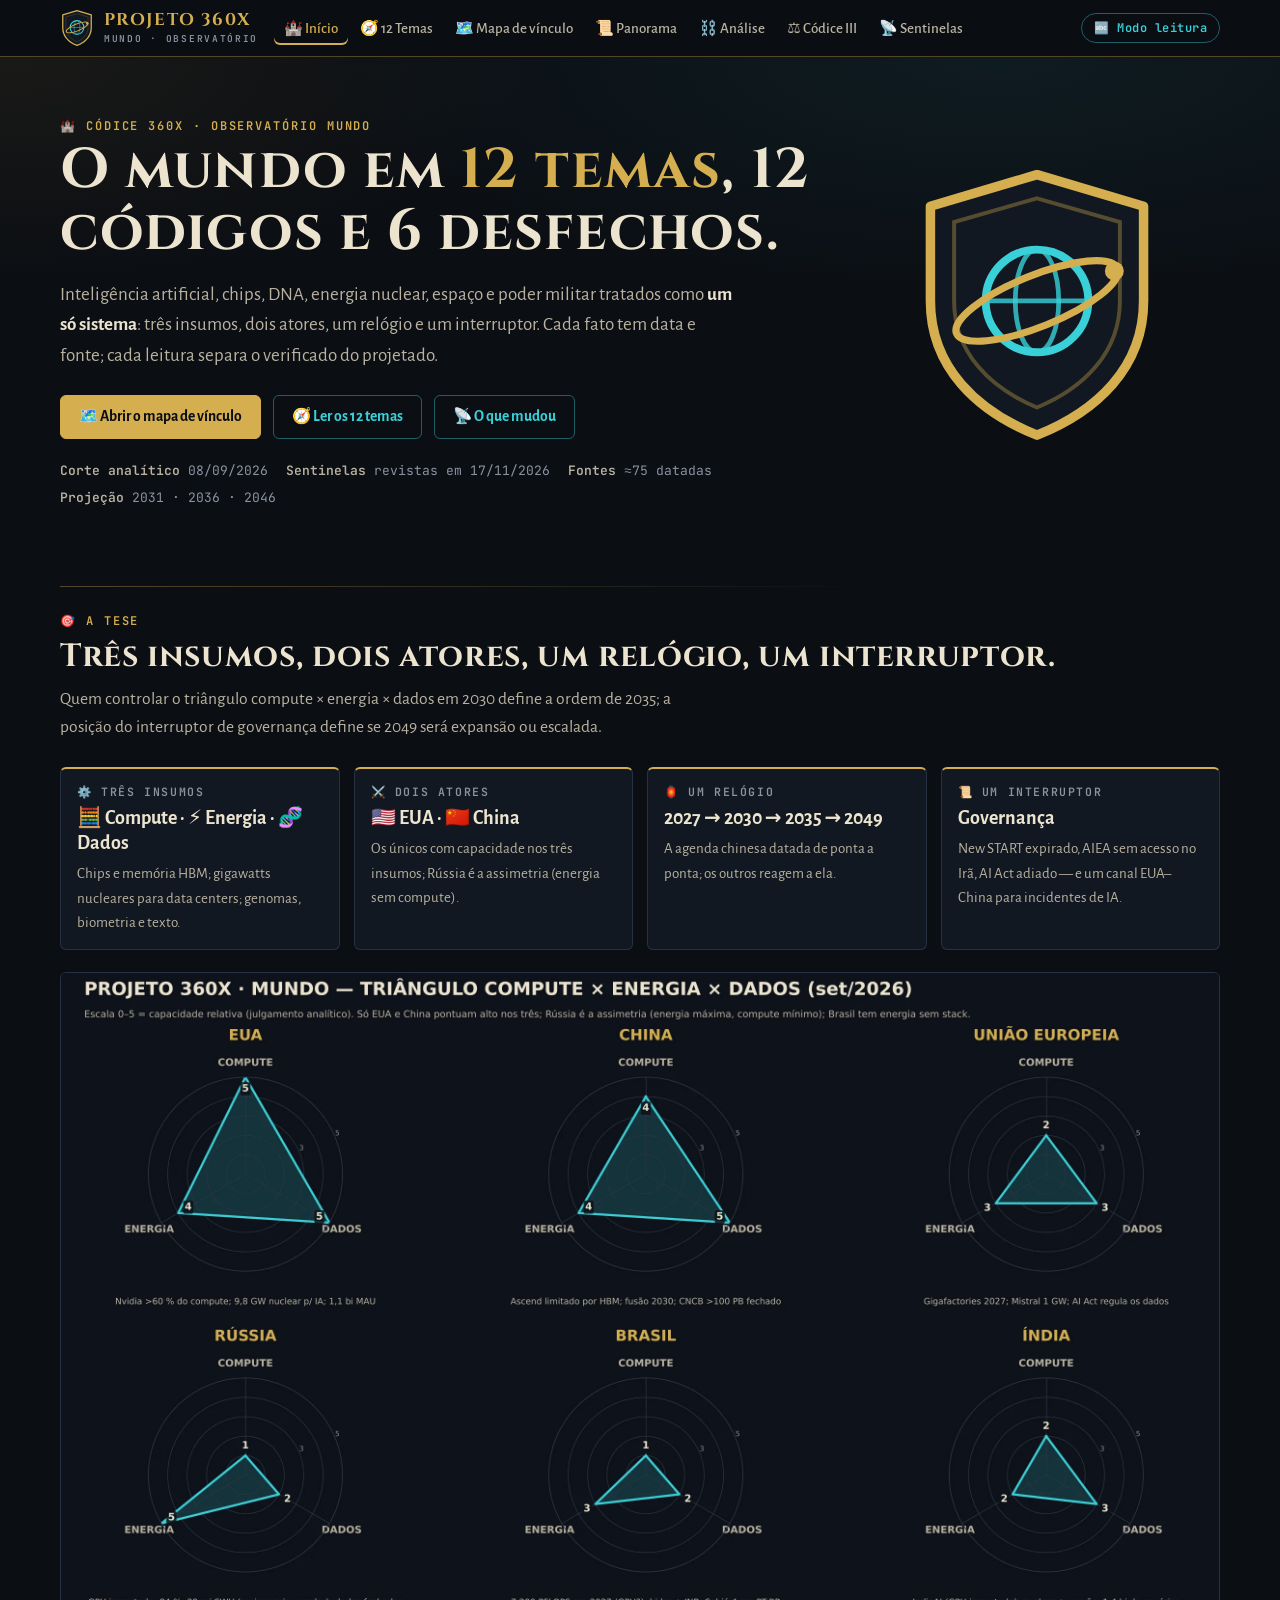
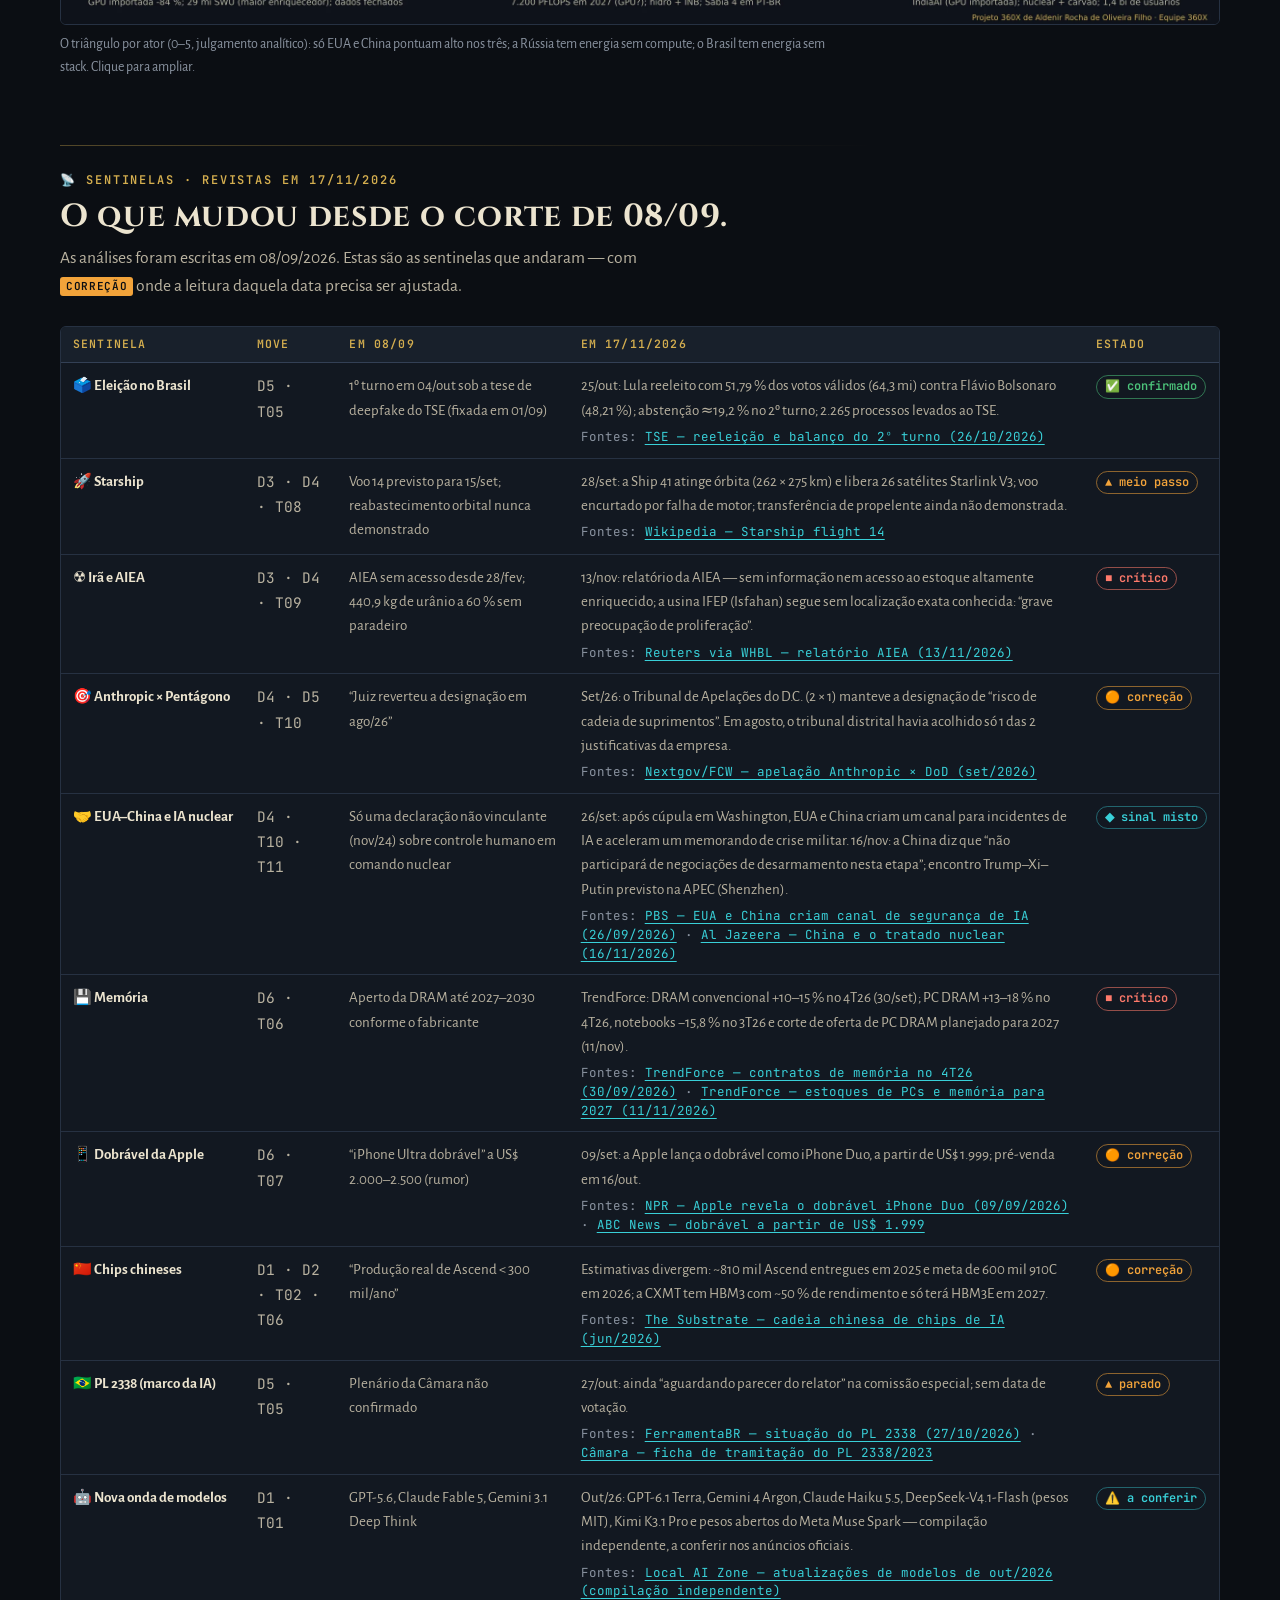
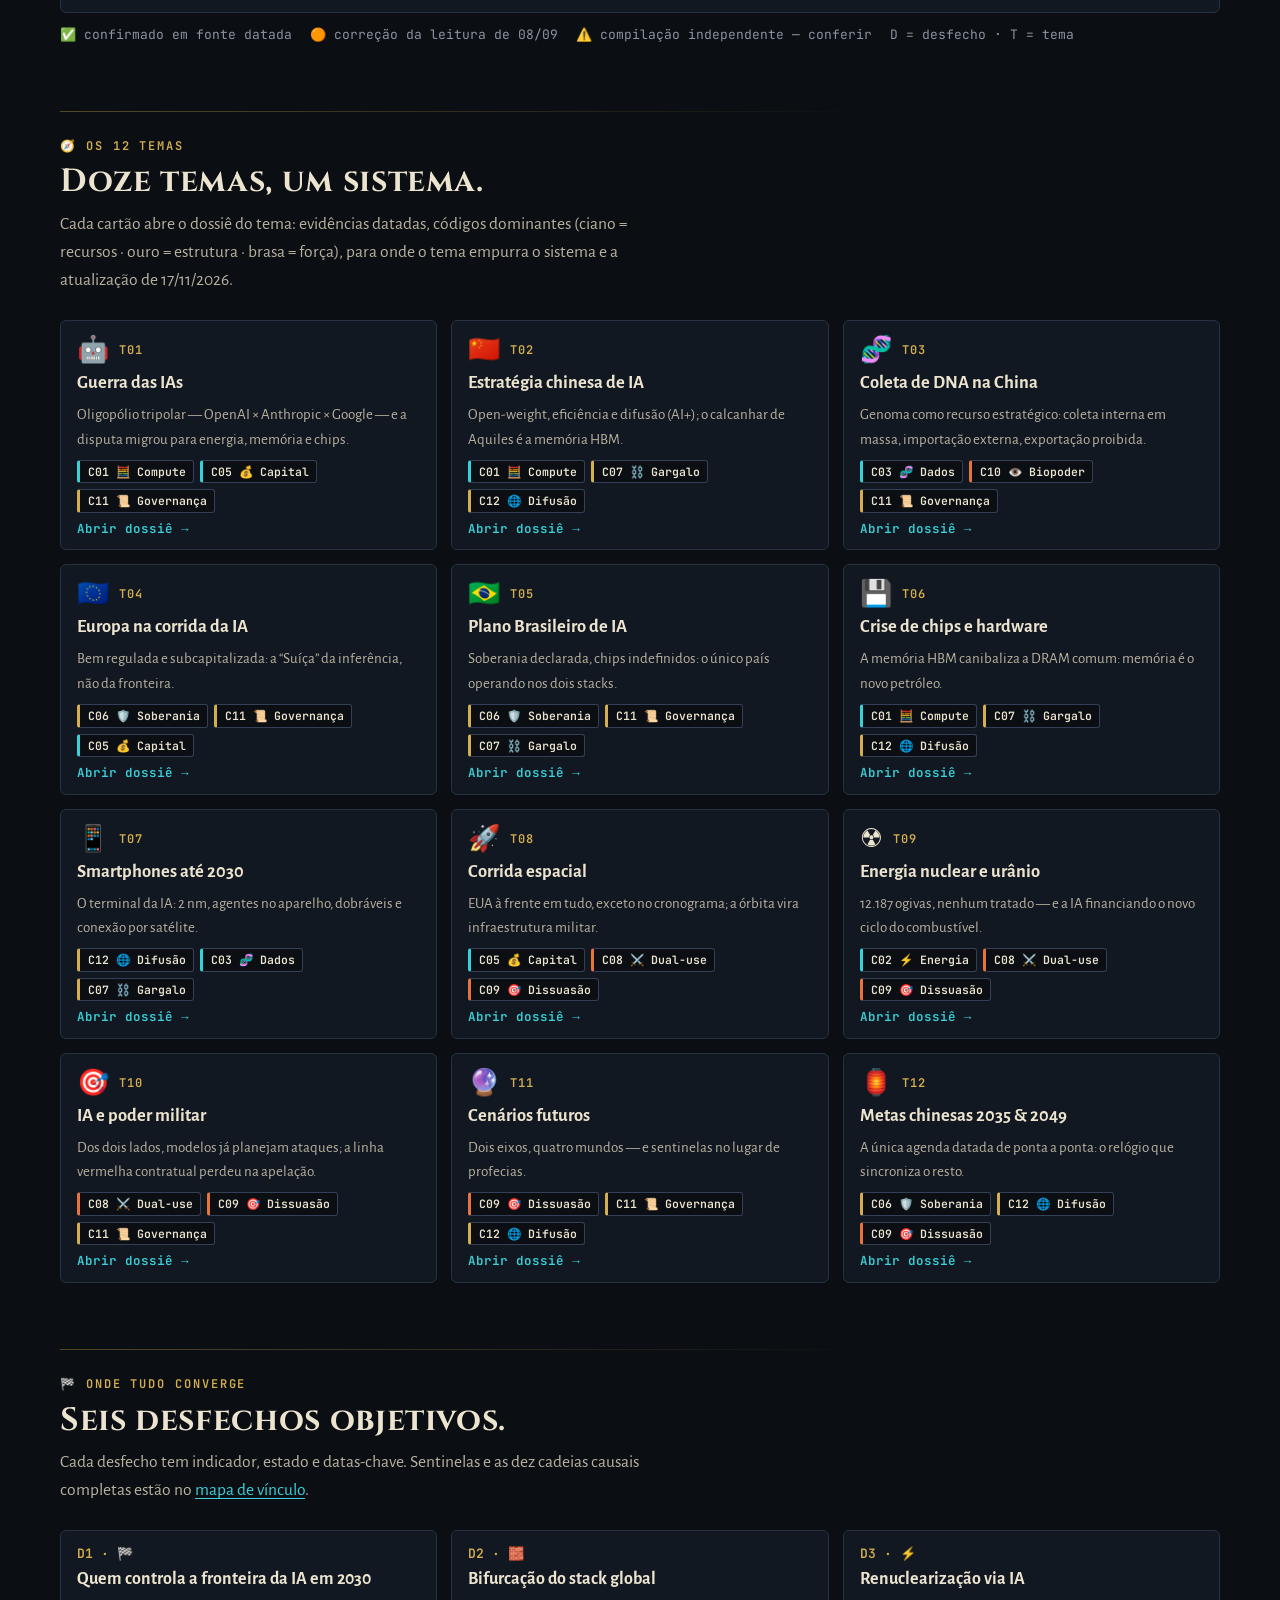
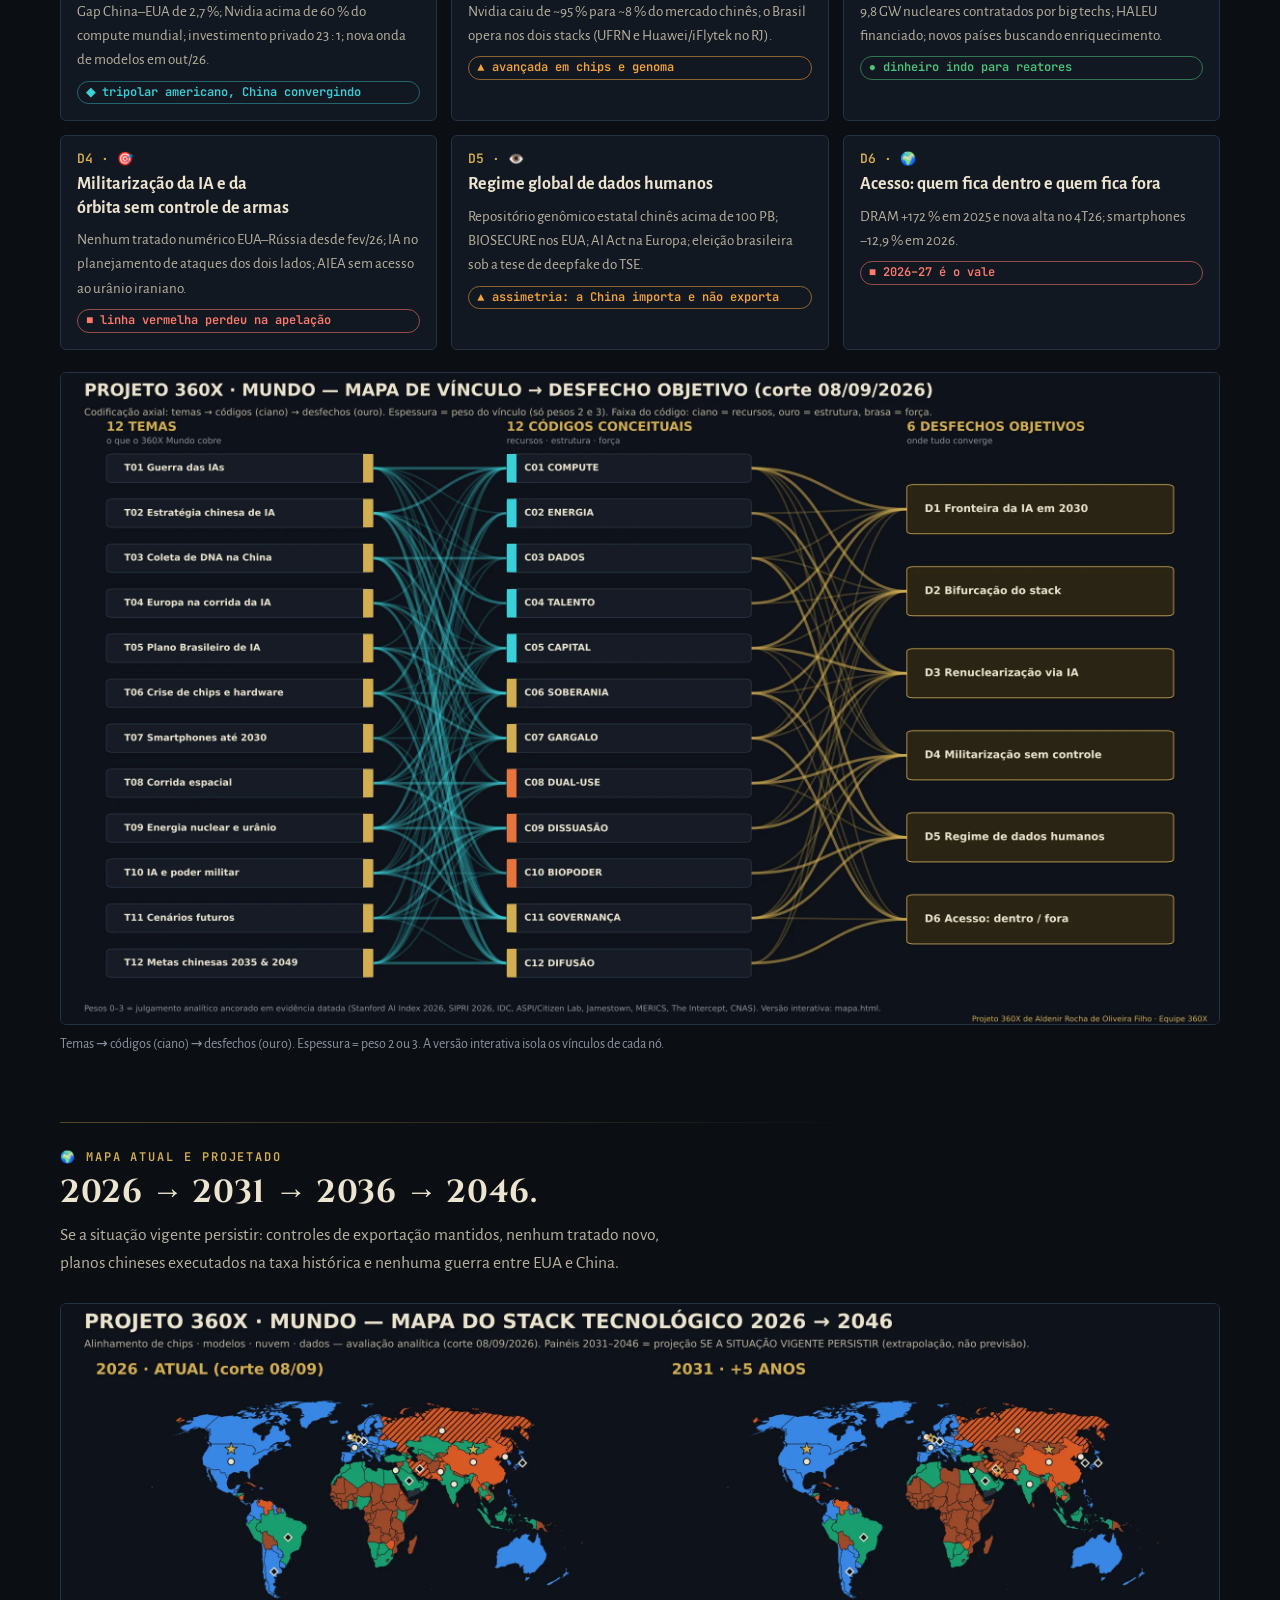
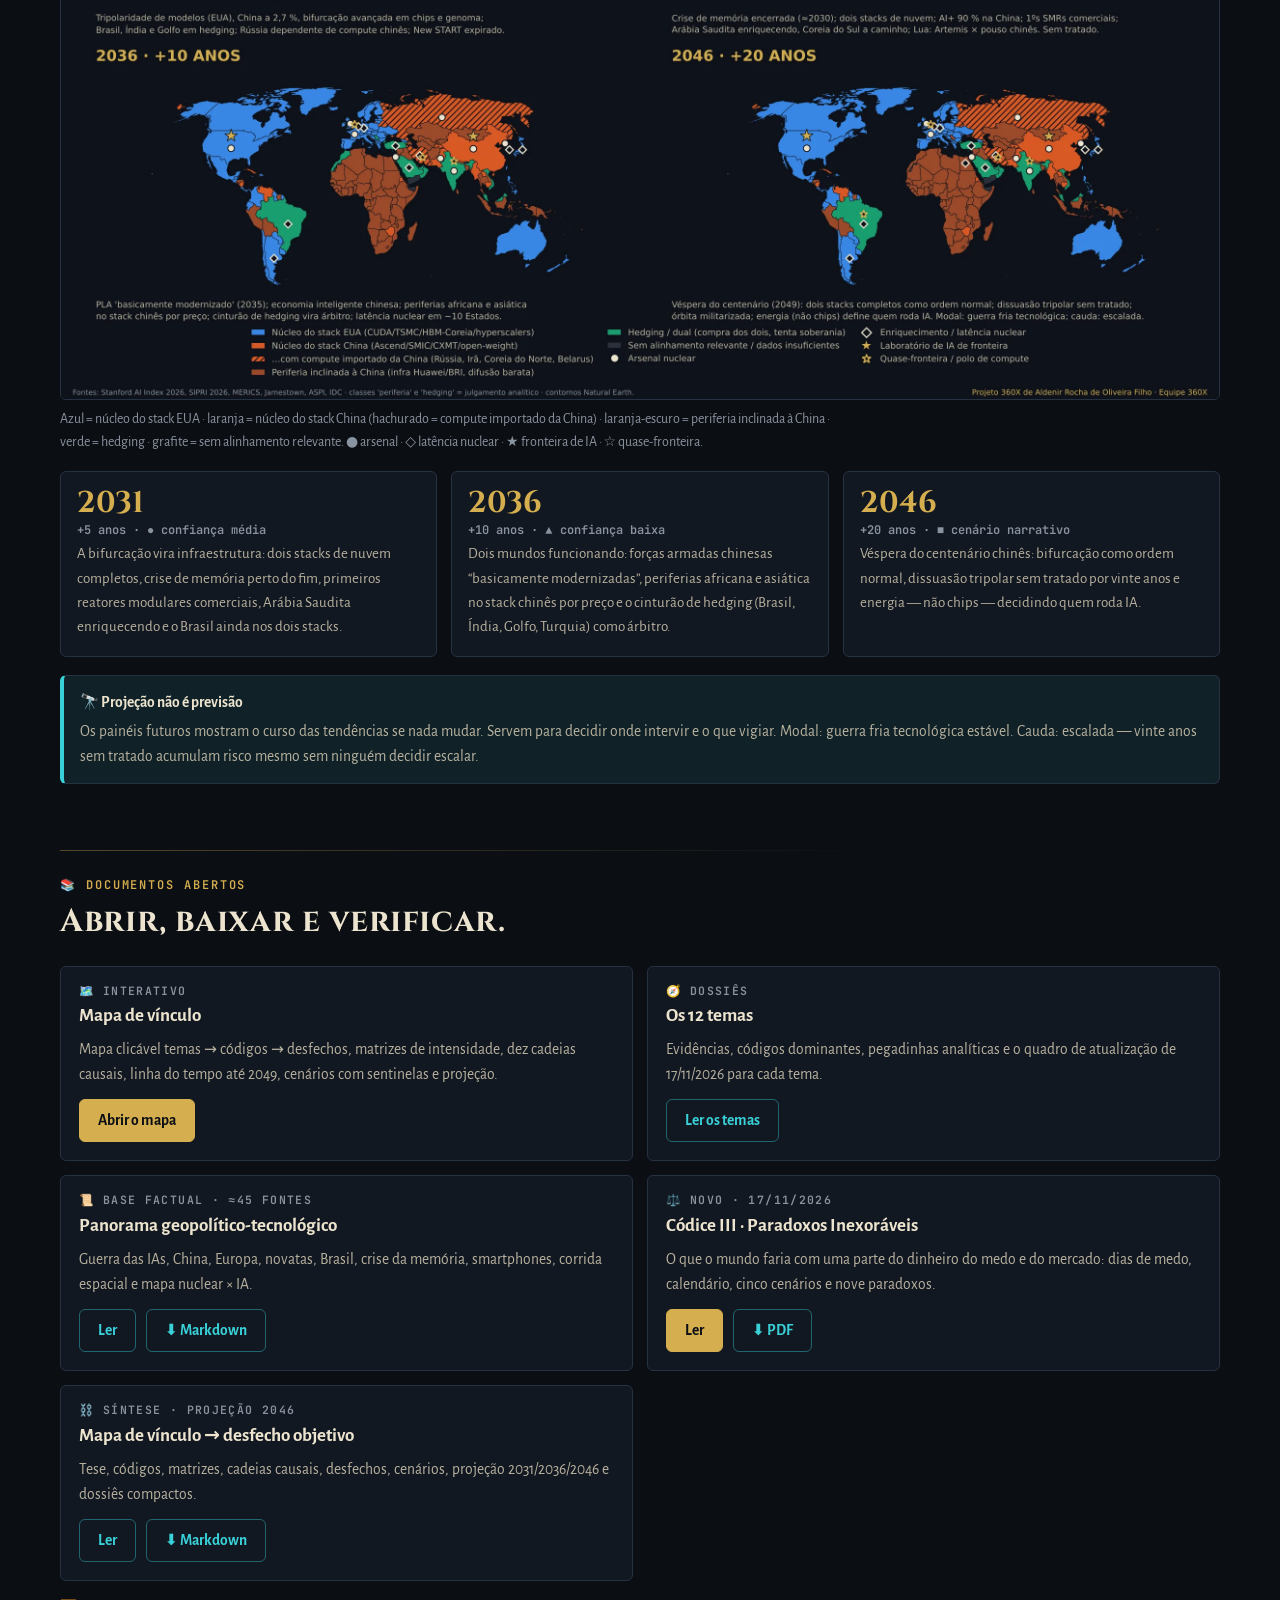
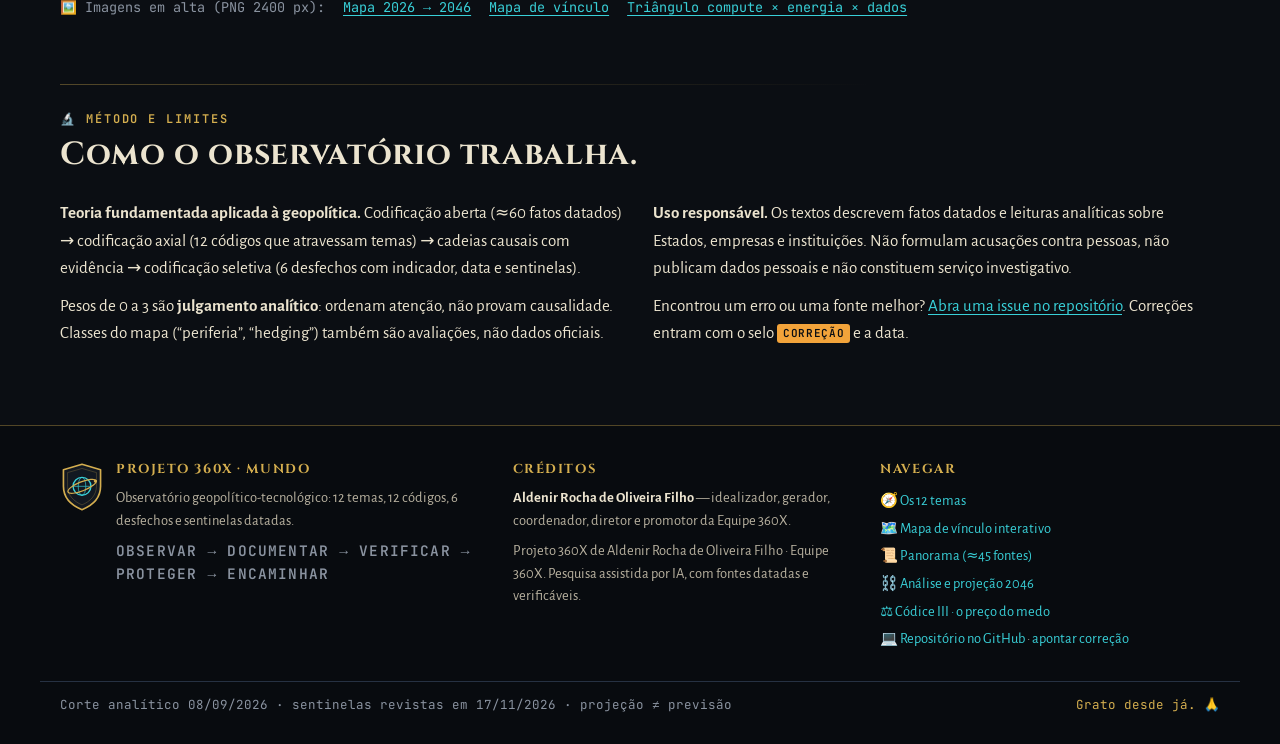
==== commit 051deade: "Adiciona a página do Códice III · Paradoxos Inexoráveis · O Mundo - Nova página codice-iii.html: núm" ====
--- a/index.html
+++ b/index.html
@@ -25,7 +25,7 @@
 <line x1="19" y1="35" x2="45" y2="35" stroke="#39d0d8" stroke-width="1.2" stroke-opacity=".8"/>
 <g class="orbit"><ellipse cx="32" cy="35" rx="22" ry="6.5" fill="none" stroke="#d4ae4f" stroke-width="1.8" transform="rotate(-22 32 35)"/>
 <circle cx="51.6" cy="27.4" r="2.4" fill="#d4ae4f"/></g></svg><span class="x-word"><b>PROJETO 360X</b><small>MUNDO · OBSERVATÓRIO</small></span></a>
-  <nav class="x-nav" aria-label="Navegação principal"><a href="index.html" aria-current="page">🏰 Início</a><a href="temas.html">🧭 12 Temas</a><a href="mapa.html">🗺️ Mapa de vínculo</a><a href="panorama.html">📜 Panorama</a><a href="analise.html">⛓️ Análise</a><a href="index.html#sentinelas">📡 Sentinelas</a></nav>
+  <nav class="x-nav" aria-label="Navegação principal"><a href="index.html" aria-current="page">🏰 Início</a><a href="temas.html">🧭 12 Temas</a><a href="mapa.html">🗺️ Mapa de vínculo</a><a href="panorama.html">📜 Panorama</a><a href="analise.html">⛓️ Análise</a><a href="codice-iii.html">⚖️ Códice III</a><a href="index.html#sentinelas">📡 Sentinelas</a></nav>
   <button class="x-read" type="button" aria-pressed="false" title="Alterna a fonte OpenDyslexic para leitura">🔤 Modo leitura</button>
 </div></header>
 <main id="conteudo">
@@ -98,6 +98,7 @@
     <article class="dcard"><span class="tag">🗺️ Interativo</span><h3>Mapa de vínculo</h3><p>Mapa clicável temas → códigos → desfechos, matrizes de intensidade, dez cadeias causais, linha do tempo até 2049, cenários com sentinelas e projeção.</p><div class="links"><a class="btn" href="mapa.html">Abrir o mapa</a></div></article>
     <article class="dcard"><span class="tag">🧭 Dossiês</span><h3>Os 12 temas</h3><p>Evidências, códigos dominantes, pegadinhas analíticas e o quadro de atualização de 17/11/2026 para cada tema.</p><div class="links"><a class="btn ghost" href="temas.html">Ler os temas</a></div></article>
     <article class="dcard"><span class="tag">📜 Base factual · ≈45 fontes</span><h3>Panorama geopolítico-tecnológico</h3><p>Guerra das IAs, China, Europa, novatas, Brasil, crise da memória, smartphones, corrida espacial e mapa nuclear × IA.</p><div class="links"><a class="btn ghost" href="panorama.html">Ler</a><a class="btn ghost" href="docs/360x-panorama-geopolitico-tecnologico-set2026.md">⬇️ Markdown</a></div></article>
+    <article class="dcard"><span class="tag">⚖️ Novo · 17/11/2026</span><h3>Códice III · Paradoxos Inexoráveis</h3><p>O que o mundo faria com uma parte do dinheiro do medo e do mercado: dias de medo, calendário, cinco cenários e nove paradoxos.</p><div class="links"><a class="btn" href="codice-iii.html">Ler</a><a class="btn ghost" href="docs/Codice_III_Paradoxos_Inexoraveis_Mundo_Ampliado_360X_A4_Classica.pdf">⬇️ PDF</a></div></article>
     <article class="dcard"><span class="tag">⛓️ Síntese · projeção 2046</span><h3>Mapa de vínculo → desfecho objetivo</h3><p>Tese, códigos, matrizes, cadeias causais, desfechos, cenários, projeção 2031/2036/2046 e dossiês compactos.</p><div class="links"><a class="btn ghost" href="analise.html">Ler</a><a class="btn ghost" href="docs/360x-mapa-vinculo-desfechos-set2026.md">⬇️ Markdown</a></div></article>
   </div>
   <div class="dl"><span class="muted">🖼️ Imagens em alta (PNG 2400 px):</span><a href="assets/img/360x-mapa-geopolitico-2026-2046.png">Mapa 2026 → 2046</a><a href="assets/img/360x-mapa-vinculo.png">Mapa de vínculo</a><a href="assets/img/360x-triangulo-compute-energia-dados.png">Triângulo compute × energia × dados</a></div>
@@ -120,7 +121,7 @@
 <g class="orbit"><ellipse cx="32" cy="35" rx="22" ry="6.5" fill="none" stroke="#d4ae4f" stroke-width="1.8" transform="rotate(-22 32 35)"/>
 <circle cx="51.6" cy="27.4" r="2.4" fill="#d4ae4f"/></g></svg><div><h3>Projeto 360X · Mundo</h3><p>Observatório geopolítico-tecnológico: 12 temas, 12 códigos, 6 desfechos e sentinelas datadas.</p><p class="x-motto">OBSERVAR → DOCUMENTAR → VERIFICAR → PROTEGER → ENCAMINHAR</p></div></div></div>
   <div><h3>Créditos</h3><p><strong>Aldenir Rocha de Oliveira Filho</strong> — idealizador, gerador, coordenador, diretor e promotor da Equipe 360X.</p><p>Projeto 360X de Aldenir Rocha de Oliveira Filho · Equipe 360X. Pesquisa assistida por IA, com fontes datadas e verificáveis.</p></div>
-  <div><h3>Navegar</h3><ul><li><a href="temas.html">🧭 Os 12 temas</a></li><li><a href="mapa.html">🗺️ Mapa de vínculo interativo</a></li><li><a href="panorama.html">📜 Panorama (≈45 fontes)</a></li><li><a href="analise.html">⛓️ Análise e projeção 2046</a></li><li><a href="https://github.com/aldenirfilho/projeto-360x-mundo">💻 Repositório no GitHub</a> · <a href="https://github.com/aldenirfilho/projeto-360x-mundo/issues">apontar correção</a></li></ul></div>
+  <div><h3>Navegar</h3><ul><li><a href="temas.html">🧭 Os 12 temas</a></li><li><a href="mapa.html">🗺️ Mapa de vínculo interativo</a></li><li><a href="panorama.html">📜 Panorama (≈45 fontes)</a></li><li><a href="analise.html">⛓️ Análise e projeção 2046</a></li><li><a href="codice-iii.html">⚖️ Códice III · o preço do medo</a></li><li><a href="https://github.com/aldenirfilho/projeto-360x-mundo">💻 Repositório no GitHub</a> · <a href="https://github.com/aldenirfilho/projeto-360x-mundo/issues">apontar correção</a></li></ul></div>
 </div><div class="x-foot-base"><span>Corte analítico 08/09/2026 · sentinelas revistas em 17/11/2026 · projeção ≠ previsão</span><span class="x-thanks">Grato desde já. 🙏</span></div></footer>
 <script>(function(){var d=document.documentElement,b=document.querySelector('.x-read');if(!b)return;b.setAttribute('aria-pressed',d.classList.contains('x-dys')?'true':'false');b.addEventListener('click',function(){var on=d.classList.toggle('x-dys');b.setAttribute('aria-pressed',on?'true':'false');try{localStorage.setItem('x360-dys',on?'1':'0')}catch(e){}});})();</script>
 </body>
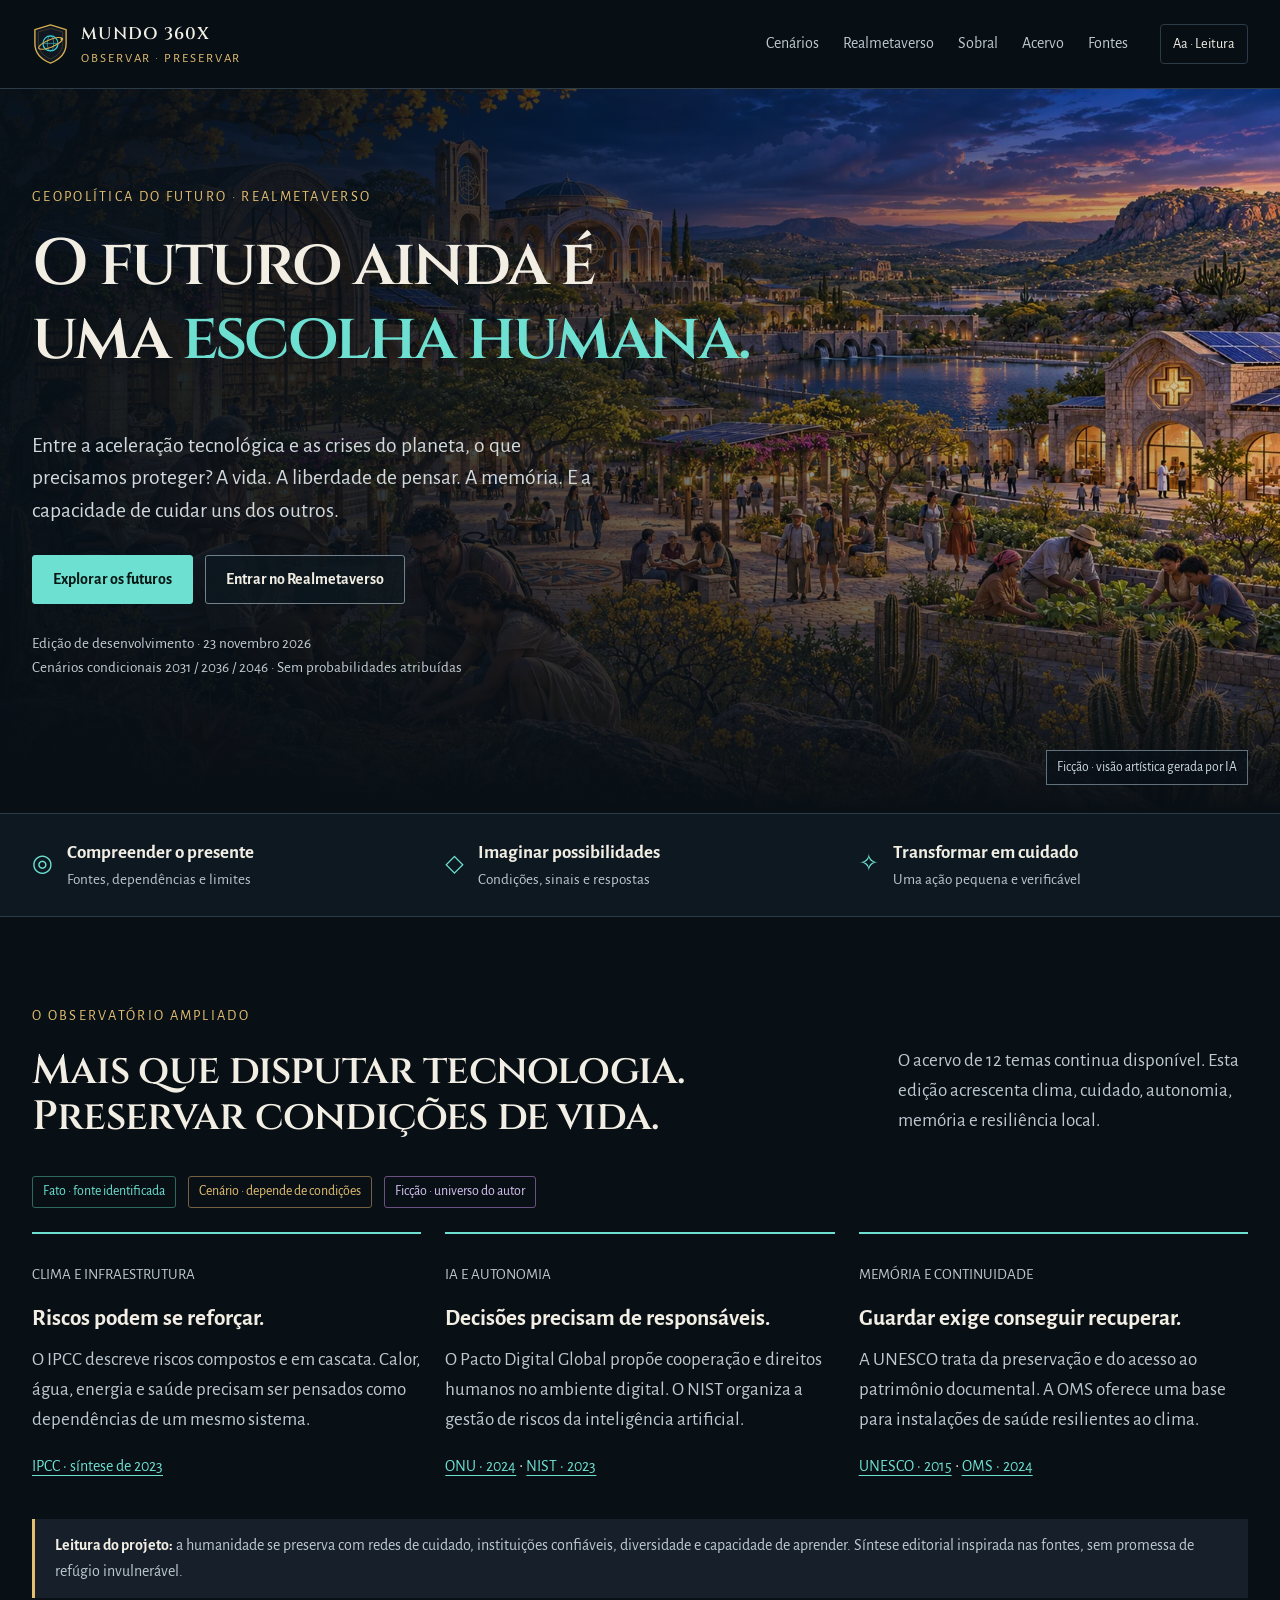
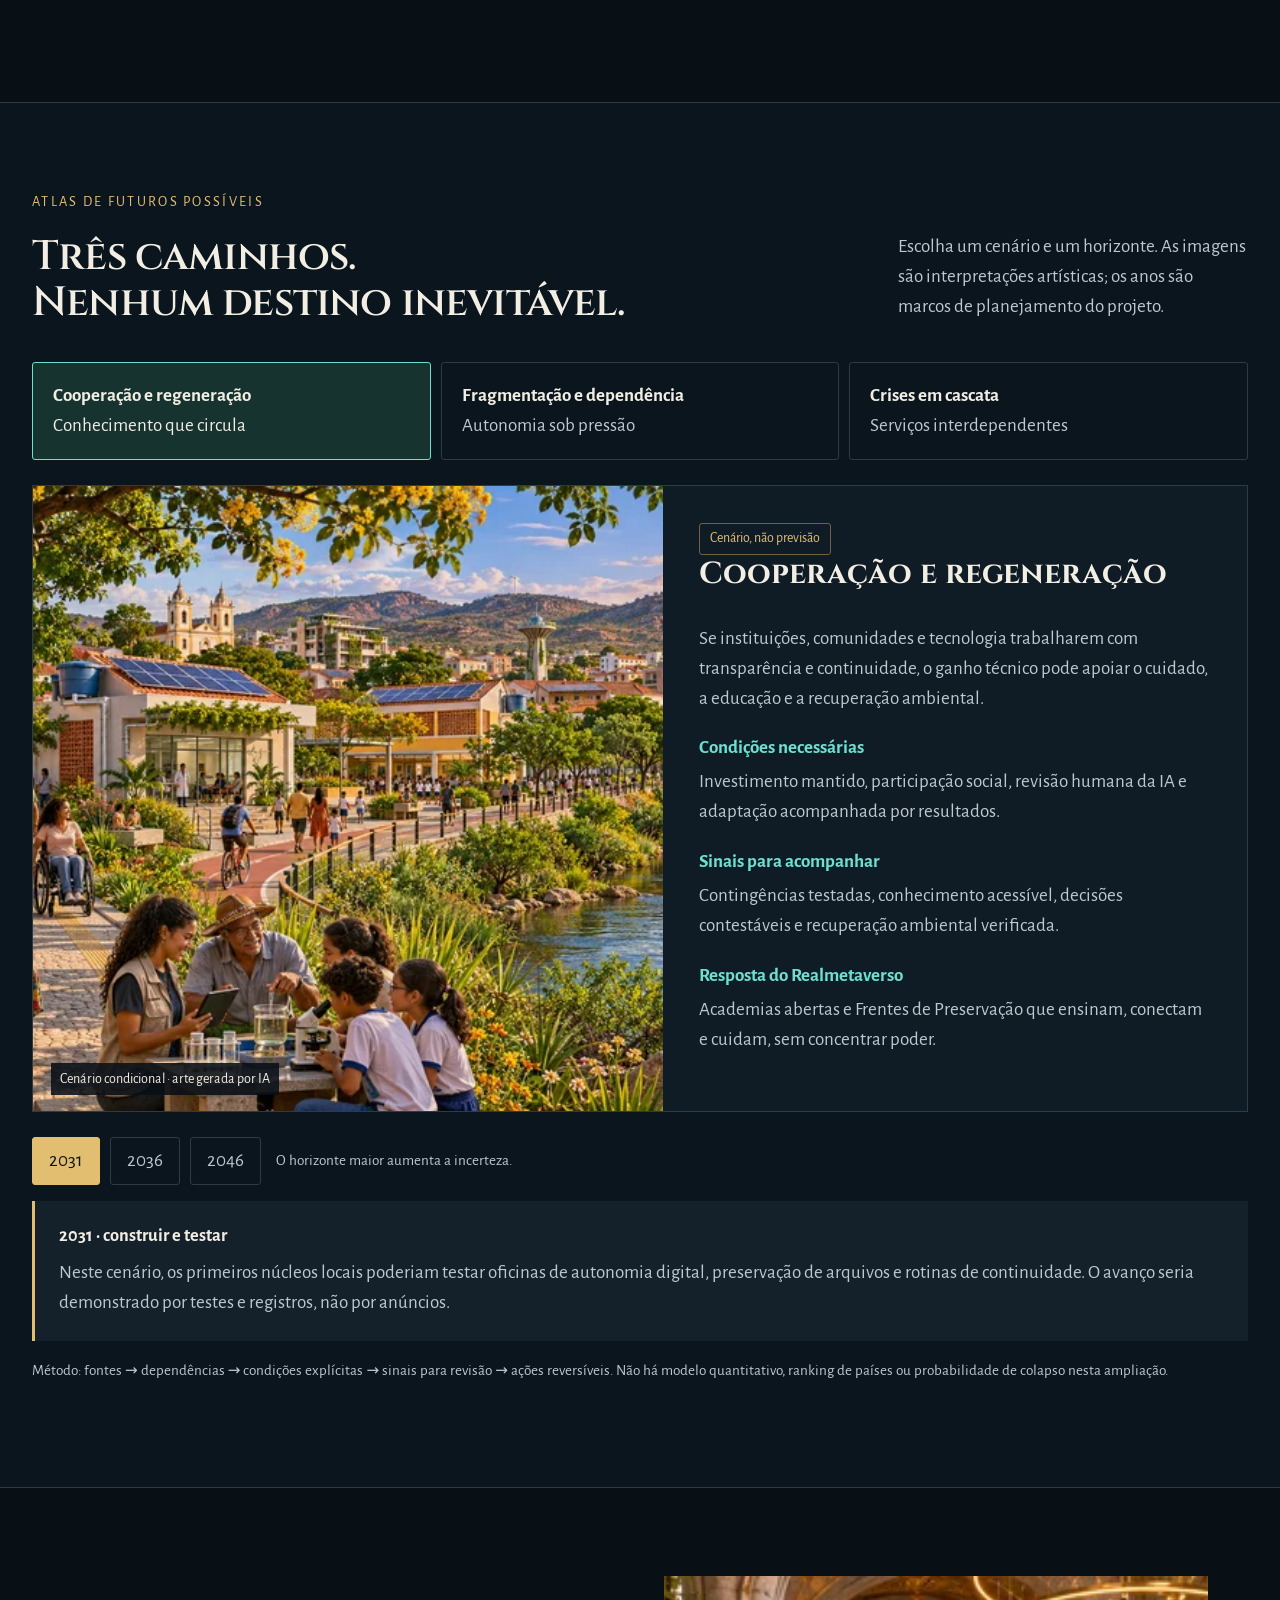
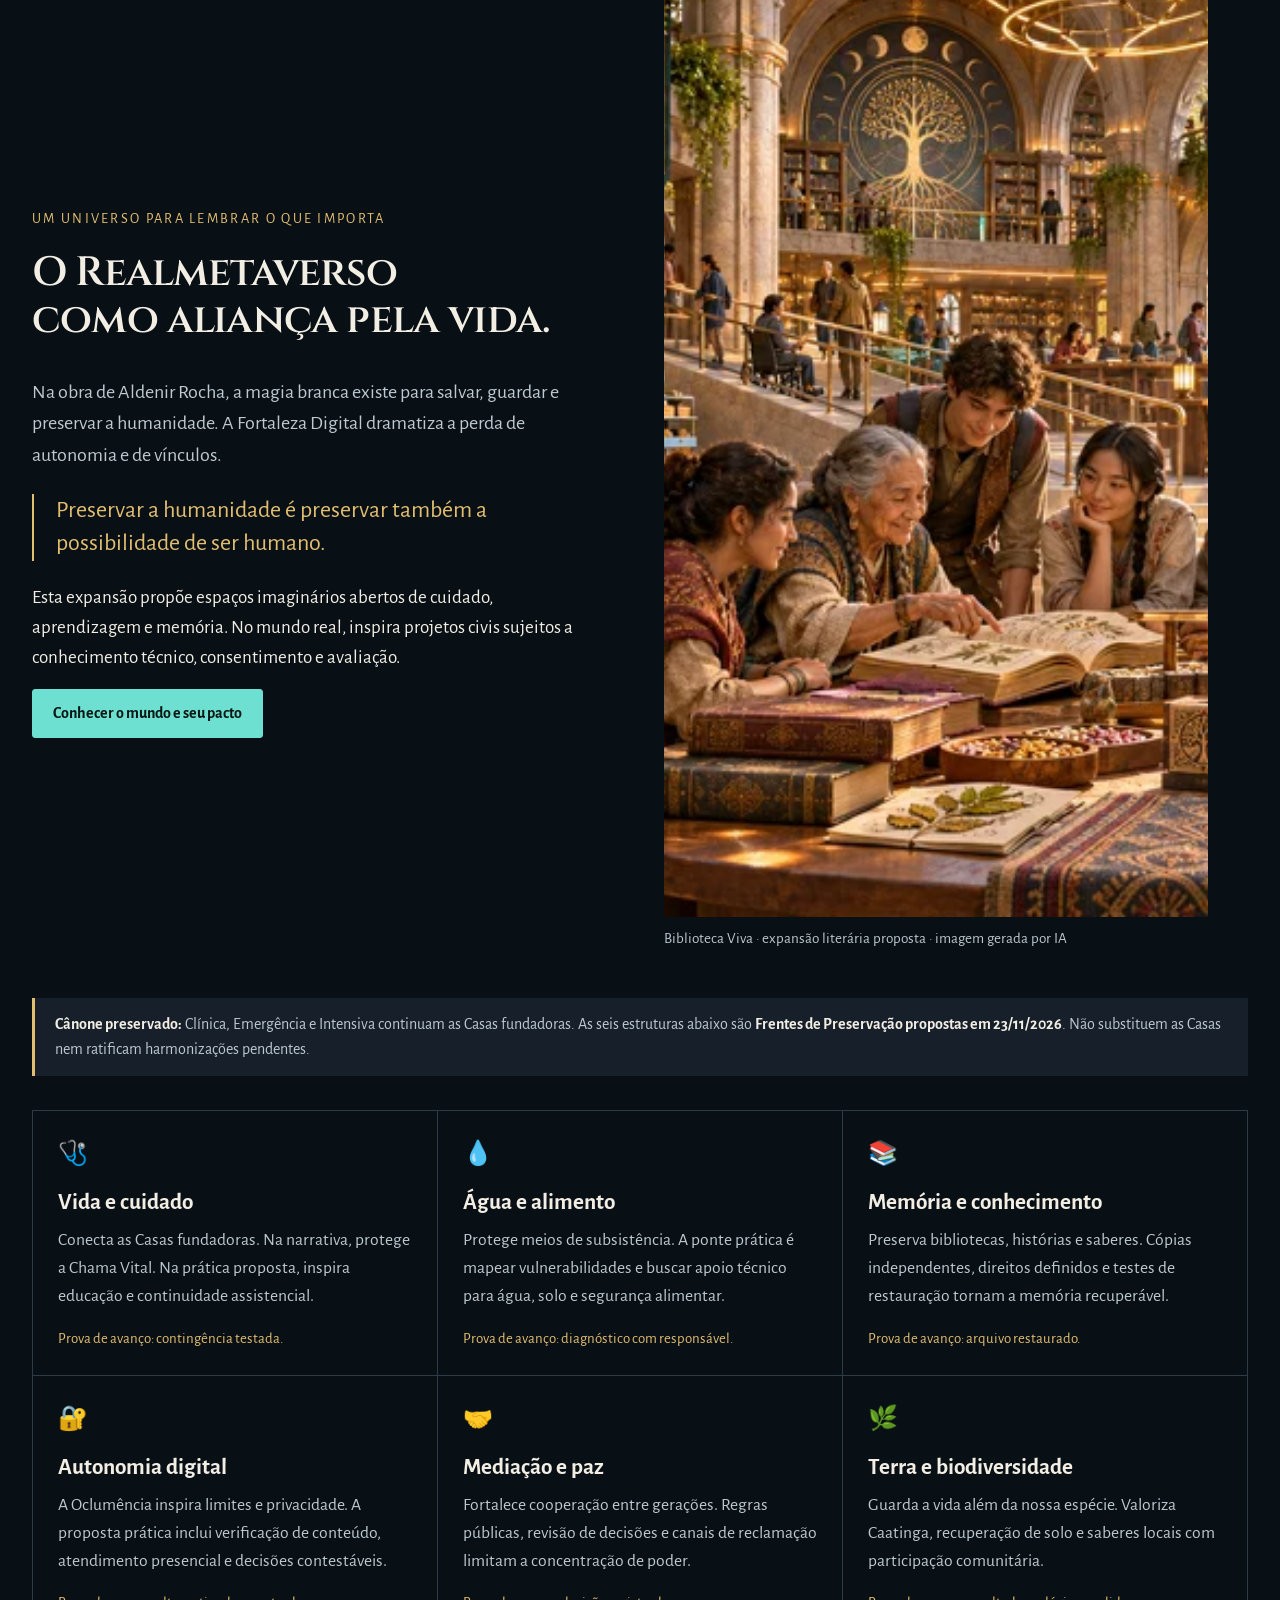
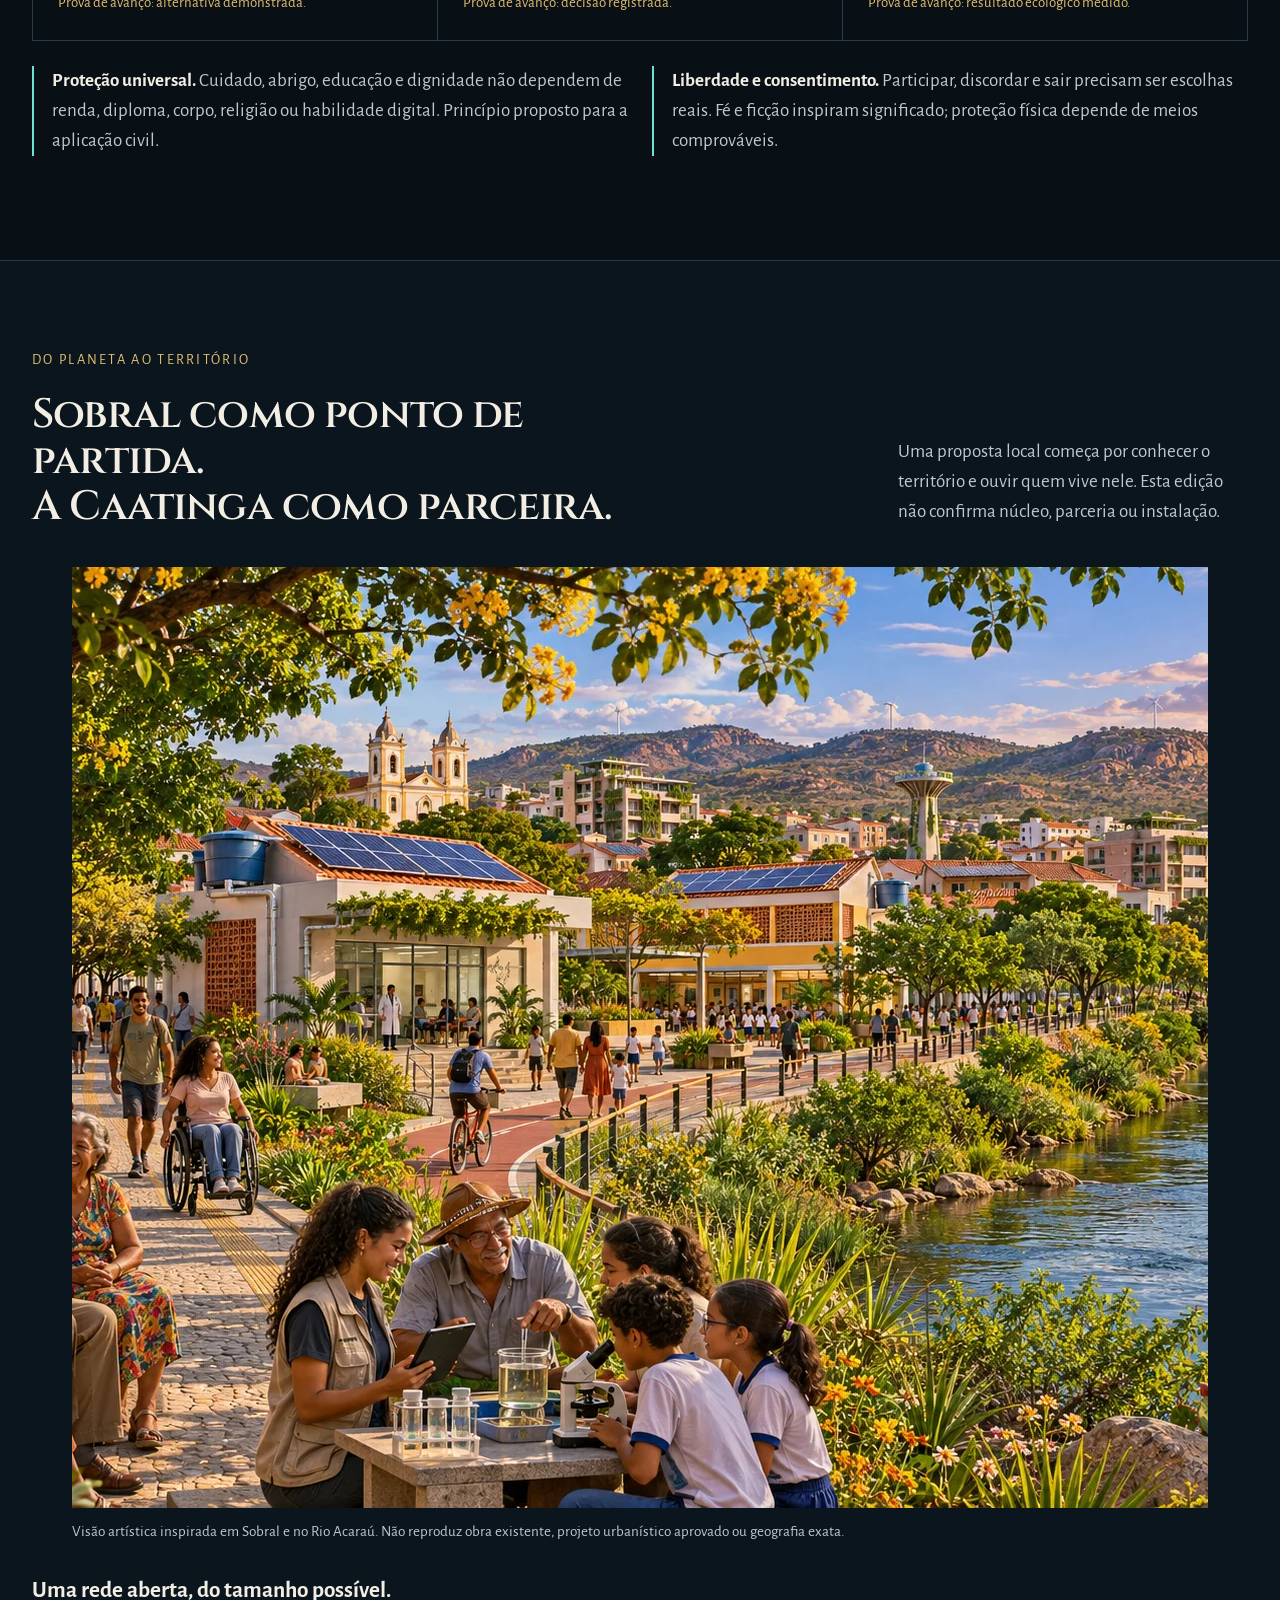
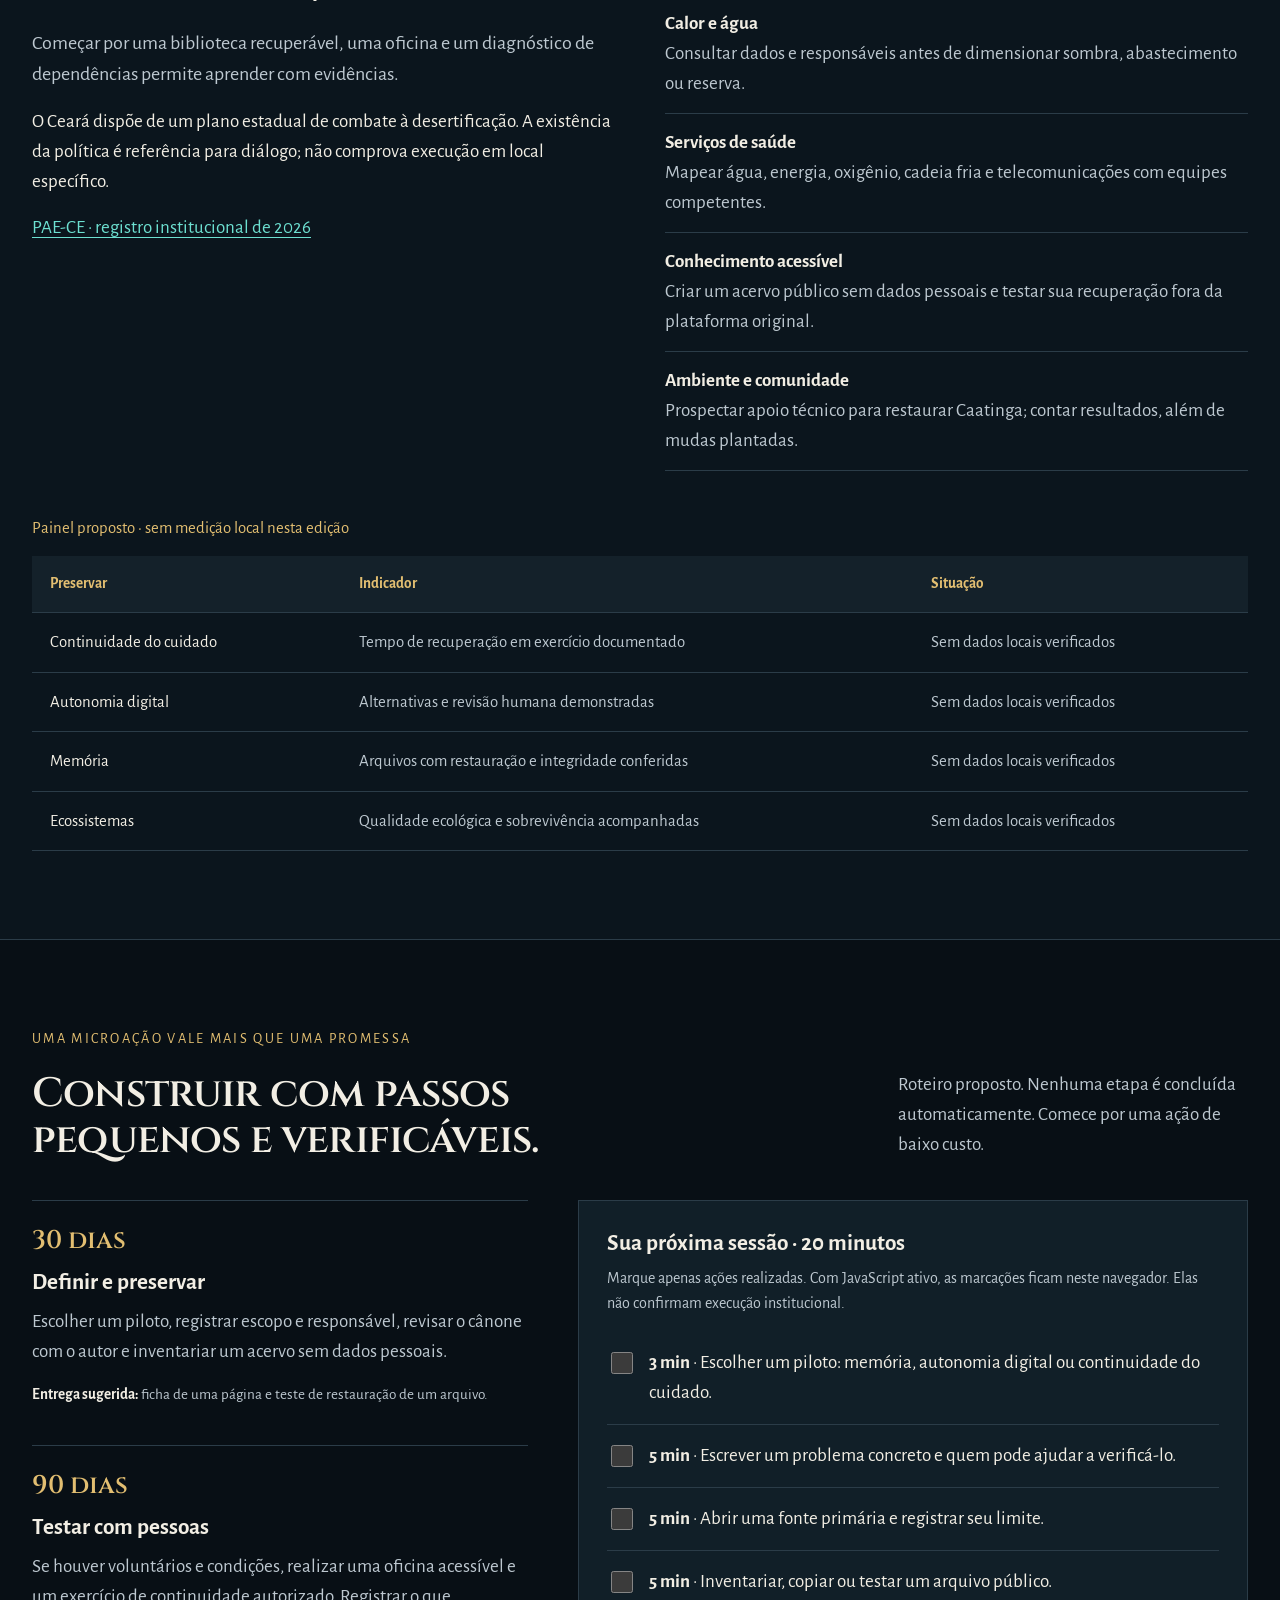
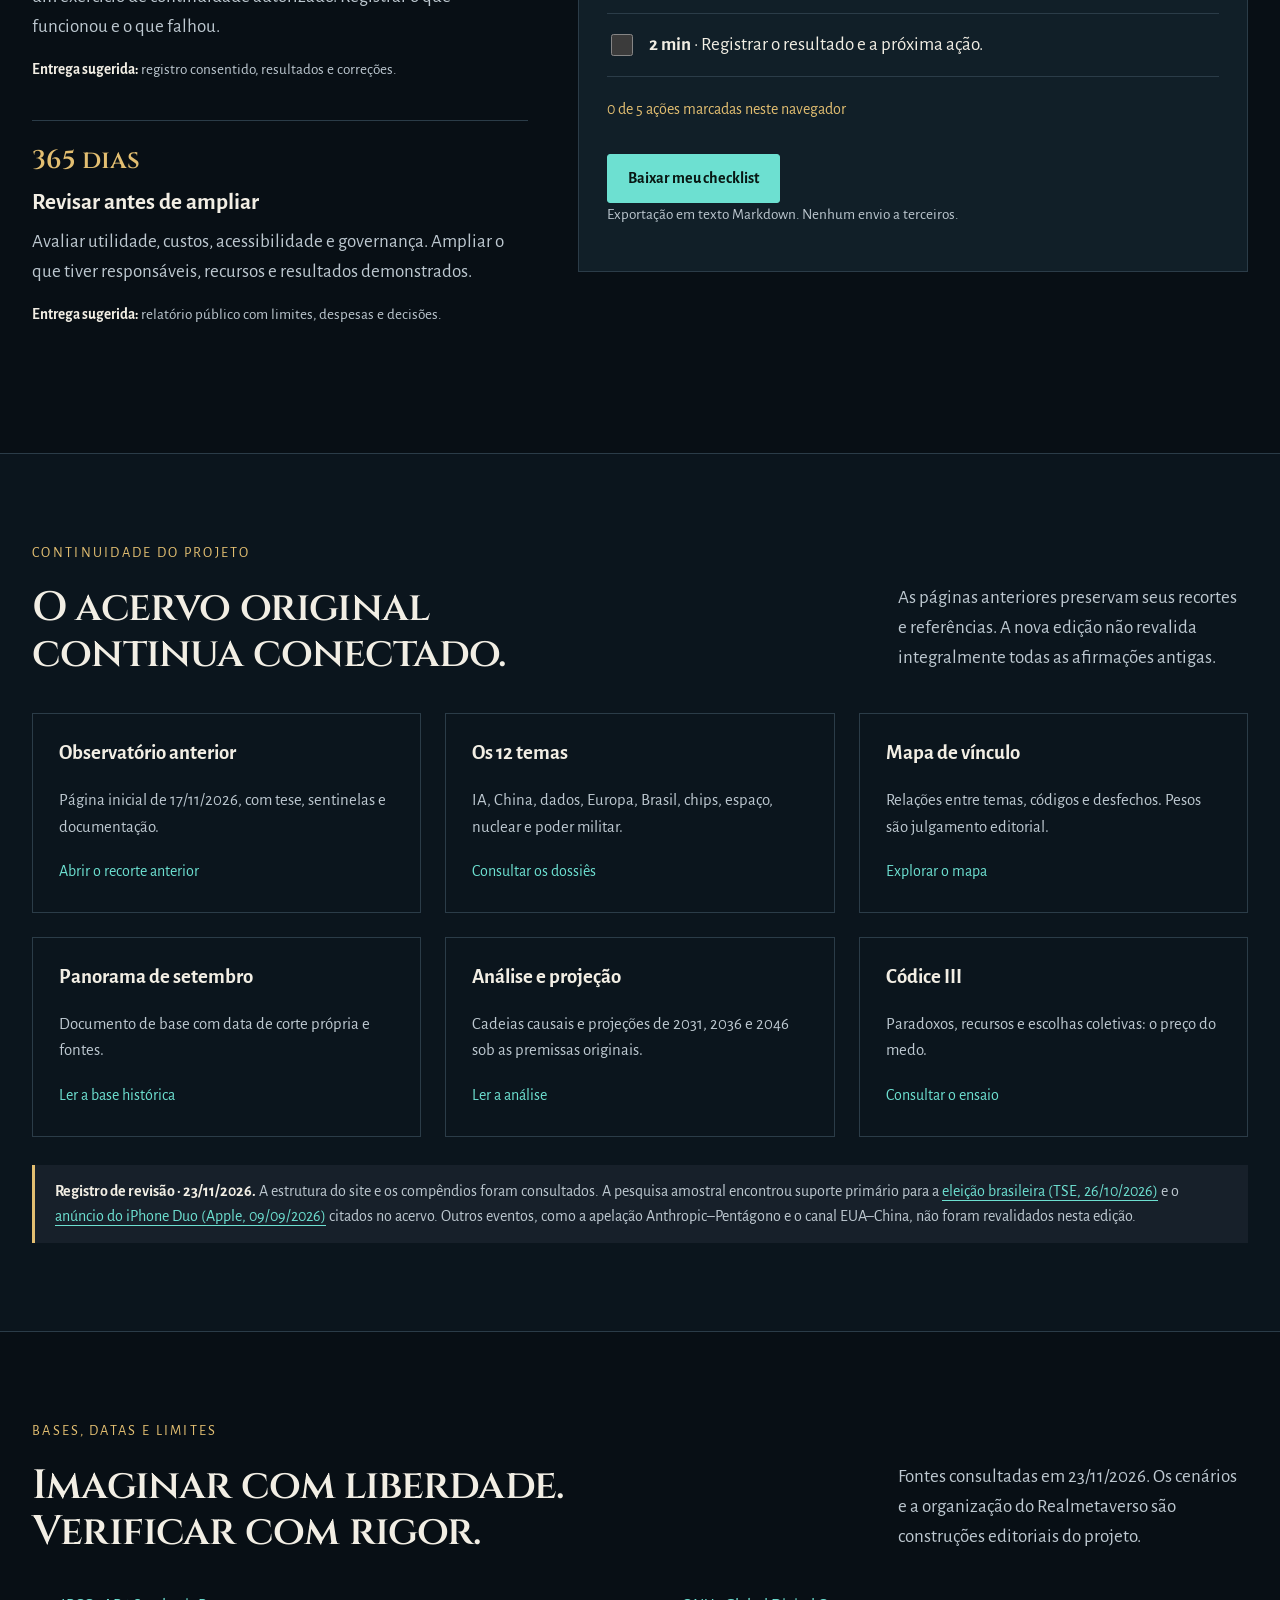
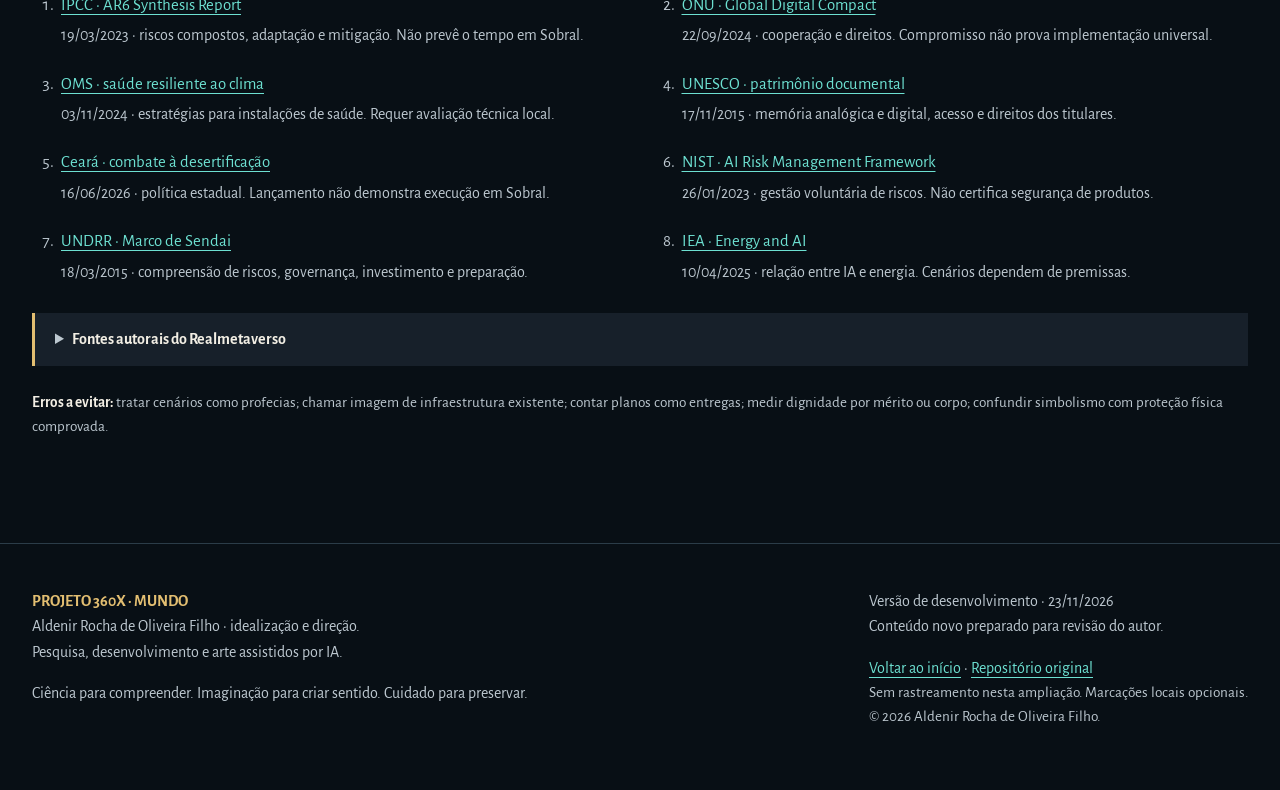
==== commit 75f47934: "Expand Mundo 360X with human preservation and Realmetaverso atlas" ====
--- a/index.html
+++ b/index.html
@@ -1,128 +1,39 @@
-<!doctype html>
-<html lang="pt-BR">
-<head>
-<meta charset="utf-8">
-<meta name="viewport" content="width=device-width, initial-scale=1">
-<title>Projeto 360X · Mundo</title>
-<meta name="description" content="Observatório geopolítico-tecnológico do Projeto 360X: 12 temas (IA, China, DNA, Europa, Brasil, chips, smartphones, espaço, nuclear, IA militar, cenários, metas chinesas), 6 desfechos e projeção 2031/2036/2046.">
-<meta name="theme-color" content="#0b0e13">
-<meta property="og:type" content="website"><meta property="og:locale" content="pt_BR">
-<meta property="og:site_name" content="Projeto 360X · Mundo"><meta property="og:title" content="Projeto 360X · Mundo">
-<meta property="og:description" content="Observatório geopolítico-tecnológico do Projeto 360X: 12 temas (IA, China, DNA, Europa, Brasil, chips, smartphones, espaço, nuclear, IA militar, cenários, metas chinesas), 6 desfechos e projeção 2031/2036/2046."><meta property="og:url" content="https://aldenirfilho.github.io/projeto-360x-mundo/">
-<meta property="og:image" content="https://aldenirfilho.github.io/projeto-360x-mundo/assets/img/360x-mapa-vinculo.png">
-<link rel="icon" href="favicon.svg" type="image/svg+xml">
-<link rel="stylesheet" href="assets/css/base.css">
-<link rel="stylesheet" href="assets/css/site.css">
-<script>try{if(localStorage.getItem('x360-dys')==='1')document.documentElement.classList.add('x-dys')}catch(e){}</script>
-</head>
-<body>
-<a class="x-skip" href="#conteudo">Pular para o conteúdo</a>
-<header class="x-bar"><div class="x-bar-in">
-  <a class="x-brand" href="index.html" aria-label="Projeto 360X · Mundo — início"><svg class="x-crest" viewBox="0 0 64 72" aria-hidden="true" focusable="false"><path d="M32 3 L59 11 V35 C59 52 47 63 32 69 C17 63 5 52 5 35 V11 Z" fill="#121821" stroke="#d4ae4f" stroke-width="2.4" stroke-linejoin="round"/>
-<path d="M32 9 L53 15 V35 C53 48 44 57 32 62 C20 57 11 48 11 35 V15 Z" fill="none" stroke="#d4ae4f" stroke-opacity=".35" stroke-width="1"/>
-<circle cx="32" cy="35" r="13" fill="none" stroke="#39d0d8" stroke-width="2"/>
-<ellipse cx="32" cy="35" rx="5.5" ry="13" fill="none" stroke="#39d0d8" stroke-width="1.2" stroke-opacity=".8"/>
-<line x1="19" y1="35" x2="45" y2="35" stroke="#39d0d8" stroke-width="1.2" stroke-opacity=".8"/>
-<g class="orbit"><ellipse cx="32" cy="35" rx="22" ry="6.5" fill="none" stroke="#d4ae4f" stroke-width="1.8" transform="rotate(-22 32 35)"/>
-<circle cx="51.6" cy="27.4" r="2.4" fill="#d4ae4f"/></g></svg><span class="x-word"><b>PROJETO 360X</b><small>MUNDO · OBSERVATÓRIO</small></span></a>
-  <nav class="x-nav" aria-label="Navegação principal"><a href="index.html" aria-current="page">🏰 Início</a><a href="temas.html">🧭 12 Temas</a><a href="mapa.html">🗺️ Mapa de vínculo</a><a href="panorama.html">📜 Panorama</a><a href="analise.html">⛓️ Análise</a><a href="codice-iii.html">⚖️ Códice III</a><a href="index.html#sentinelas">📡 Sentinelas</a></nav>
-  <button class="x-read" type="button" aria-pressed="false" title="Alterna a fonte OpenDyslexic para leitura">🔤 Modo leitura</button>
-</div></header>
-<main id="conteudo">
-<section class="hero"><div class="wrap hero-g">
-  <div>
-    <span class="eyebrow">🏰 CÓDICE 360X · OBSERVATÓRIO MUNDO</span>
-    <h1>O mundo em <em>12 temas</em>, 12 códigos e 6 desfechos.</h1>
-    <p class="lede">Inteligência artificial, chips, DNA, energia nuclear, espaço e poder militar tratados como <strong>um só sistema</strong>: três insumos, dois atores, um relógio e um interruptor. Cada fato tem data e fonte; cada leitura separa o verificado do projetado.</p>
-    <div class="cta"><a class="btn" href="mapa.html">🗺️ Abrir o mapa de vínculo</a><a class="btn ghost" href="temas.html">🧭 Ler os 12 temas</a><a class="btn ghost" href="#sentinelas">📡 O que mudou</a></div>
-    <ul class="meta"><li><b>Corte analítico</b> 08/09/2026</li><li><b>Sentinelas</b> revistas em 17/11/2026</li><li><b>Fontes</b> ≈75 datadas</li><li><b>Projeção</b> 2031 · 2036 · 2046</li></ul>
-  </div>
-  <div class="hero-crest"><svg viewBox="-6 -4 76 80" role="img" aria-label="Brasão do Projeto 360X · Mundo: escudo dourado com um globo ciano e uma órbita"><path d="M32 3 L59 11 V35 C59 52 47 63 32 69 C17 63 5 52 5 35 V11 Z" fill="#121821" stroke="#d4ae4f" stroke-width="2.4" stroke-linejoin="round"/>
-<path d="M32 9 L53 15 V35 C53 48 44 57 32 62 C20 57 11 48 11 35 V15 Z" fill="none" stroke="#d4ae4f" stroke-opacity=".35" stroke-width="1"/>
-<circle cx="32" cy="35" r="13" fill="none" stroke="#39d0d8" stroke-width="2"/>
-<ellipse cx="32" cy="35" rx="5.5" ry="13" fill="none" stroke="#39d0d8" stroke-width="1.2" stroke-opacity=".8"/>
-<line x1="19" y1="35" x2="45" y2="35" stroke="#39d0d8" stroke-width="1.2" stroke-opacity=".8"/>
-<g class="orbit"><ellipse cx="32" cy="35" rx="22" ry="6.5" fill="none" stroke="#d4ae4f" stroke-width="1.8" transform="rotate(-22 32 35)"/>
-<circle cx="51.6" cy="27.4" r="2.4" fill="#d4ae4f"/></g></svg></div>
-</div></section>
+<!doctype html><html lang="pt-BR"><head>
+<meta charset="utf-8"><meta name="viewport" content="width=device-width, initial-scale=1"><title>Mundo 360X · Futuros possíveis, humanidade preservada</title>
+<meta name="description" content="Cenários condicionais até 2046, imagens de futuros possíveis e o Realmetaverso como projeto narrativo de preservação da vida, da memória e da autonomia."><meta name="theme-color" content="#080f15">
+<meta property="og:type" content="website"><meta property="og:locale" content="pt_BR"><meta property="og:title" content="Mundo 360X · O futuro ainda é uma escolha"><meta property="og:description" content="Geopolítica, cenários e Realmetaverso: imaginar para cuidar, preservar e reconstruir."><meta property="og:url" content="https://aldenirfilho.github.io/projeto-360x-mundo/"><meta property="og:image" content="https://aldenirfilho.github.io/projeto-360x-mundo/assets/img/novos/realmetaverso-refugio.webp">
+<link rel="canonical" href="https://aldenirfilho.github.io/projeto-360x-mundo/"><link rel="icon" href="favicon.svg" type="image/svg+xml"><link rel="stylesheet" href="assets/css/base.css"><link rel="stylesheet" href="assets/css/futuro.css">
+<script>try{if(localStorage.getItem('x360-dys')==='1')document.documentElement.classList.add('x-dys')}catch(e){}</script><script src="assets/js/futuro.js" defer></script></head><body>
+<a href="#conteudo" class="skip">Pular para o conteúdo</a><header class="topbar"><div class="wrap bar-inner"><a class="brand" href="index.html" aria-label="Mundo 360X · Início"><img src="favicon.svg" width="37" height="42" alt=""><span><b>MUNDO 360X</b><small>OBSERVAR · PRESERVAR</small></span></a><nav aria-label="Navegação principal"><a href="#cenarios">Cenários</a><a href="realmetaverso.html">Realmetaverso</a><a href="#sobral">Sobral</a><a href="#acervo">Acervo</a><a href="#fontes">Fontes</a></nav><button class="read-toggle" id="read-toggle" type="button" aria-pressed="false">Aa · Leitura</button></div></header>
+<main id="conteudo"><section class="hero" aria-labelledby="hero-title"><picture><source media="(max-width:800px)" srcset="assets/img/novos/realmetaverso-refugio-768.webp"><img class="hero-image" src="assets/img/novos/realmetaverso-refugio.webp" width="1672" height="941" fetchpriority="high" alt="Visão artística de cidade humanista imaginária na Caatinga, com espaços de cuidado e aprendizagem."></picture><div class="wrap"><div class="hero-copy"><span class="eyebrow">GEOPOLÍTICA DO FUTURO · REALMETAVERSO</span><h1 id="hero-title">O futuro ainda é<br>uma <em>escolha humana.</em></h1><p class="intro">Entre a aceleração tecnológica e as crises do planeta, o que precisamos proteger? A vida. A liberdade de pensar. A memória. E a capacidade de cuidar uns dos outros.</p><div class="actions"><a class="btn" href="#cenarios">Explorar os futuros</a><a class="btn secondary" href="realmetaverso.html">Entrar no Realmetaverso</a></div><p class="hero-meta">Edição de desenvolvimento · 23 novembro 2026<br>Cenários condicionais 2031 / 2036 / 2046 · Sem probabilidades atribuídas</p></div></div><span class="art-label">Ficção · visão artística gerada por IA</span></section>
+<div class="path-strip"><div class="wrap path-inner"><a href="#observar"><span aria-hidden="true">◎</span><span><b>Compreender o presente</b><small>Fontes, dependências e limites</small></span></a><a href="#cenarios"><span aria-hidden="true">◇</span><span><b>Imaginar possibilidades</b><small>Condições, sinais e respostas</small></span></a><a href="#plano"><span aria-hidden="true">✧</span><span><b>Transformar em cuidado</b><small>Uma ação pequena e verificável</small></span></a></div></div>
 
-<section class="sec" id="tese"><div class="wrap">
-  <div class="sh"><span class="eyebrow">🎯 A tese</span><h2>Três insumos, dois atores, um relógio, um interruptor.</h2>
-  <p class="lede">Quem controlar o triângulo compute × energia × dados em 2030 define a ordem de 2035; a posição do interruptor de governança define se 2049 será expansão ou escalada.</p></div>
-  <div class="tiles">
-    <div class="tile"><span class="k">⚙️ Três insumos</span><span class="v">🧮 Compute · ⚡ Energia · 🧬 Dados</span><p>Chips e memória HBM; gigawatts nucleares para data centers; genomas, biometria e texto.</p></div>
-    <div class="tile"><span class="k">⚔️ Dois atores</span><span class="v">🇺🇸 EUA · 🇨🇳 China</span><p>Os únicos com capacidade nos três insumos; Rússia é a assimetria (energia sem compute).</p></div>
-    <div class="tile"><span class="k">🏮 Um relógio</span><span class="v">2027 → 2030 → 2035 → 2049</span><p>A agenda chinesa datada de ponta a ponta; os outros reagem a ela.</p></div>
-    <div class="tile"><span class="k">📜 Um interruptor</span><span class="v">Governança</span><p>New START expirado, AIEA sem acesso no Irã, AI Act adiado — e um canal EUA–China para incidentes de IA.</p></div>
-  </div>
-  <figure style="margin-top:22px"><a href="assets/img/360x-triangulo-compute-energia-dados.png"><img class="fig" src="assets/img/360x-triangulo-compute-energia-dados.webp" width="2400" height="1350" loading="lazy" alt="Seis gráficos radar com a capacidade relativa (0 a 5) de EUA, China, União Europeia, Rússia, Brasil e Índia em compute, energia e dados"></a>
-  <figcaption>O triângulo por ator (0–5, julgamento analítico): só EUA e China pontuam alto nos três; a Rússia tem energia sem compute; o Brasil tem energia sem stack. Clique para ampliar.</figcaption></figure>
-</div></section>
+<section class="section" id="observar"><div class="wrap"><div class="section-head"><div><span class="eyebrow">O OBSERVATÓRIO AMPLIADO</span><h2>Mais que disputar tecnologia.<br>Preservar condições de vida.</h2></div><p>O acervo de 12 temas continua disponível. Esta edição acrescenta clima, cuidado, autonomia, memória e resiliência local.</p></div><div class="legend" aria-label="Legenda editorial"><span class="badge fact">Fato · fonte identificada</span><span class="badge scenario">Cenário · depende de condições</span><span class="badge fiction">Ficção · universo do autor</span></div><div class="three">
+<article class="evidence"><span class="small">CLIMA E INFRAESTRUTURA</span><h3>Riscos podem se reforçar.</h3><p>O IPCC descreve riscos compostos e em cascata. Calor, água, energia e saúde precisam ser pensados como dependências de um mesmo sistema.</p><a href="#fonte-ipcc">IPCC · síntese de 2023</a></article>
+<article class="evidence"><span class="small">IA E AUTONOMIA</span><h3>Decisões precisam de responsáveis.</h3><p>O Pacto Digital Global propõe cooperação e direitos humanos no ambiente digital. O NIST organiza a gestão de riscos da inteligência artificial.</p><a href="#fonte-onu">ONU · 2024</a> · <a href="#fonte-nist">NIST · 2023</a></article>
+<article class="evidence"><span class="small">MEMÓRIA E CONTINUIDADE</span><h3>Guardar exige conseguir recuperar.</h3><p>A UNESCO trata da preservação e do acesso ao patrimônio documental. A OMS oferece uma base para instalações de saúde resilientes ao clima.</p><a href="#fonte-unesco">UNESCO · 2015</a> · <a href="#fonte-oms">OMS · 2024</a></article></div><p class="source-note"><strong>Leitura do projeto:</strong> a humanidade se preserva com redes de cuidado, instituições confiáveis, diversidade e capacidade de aprender. Síntese editorial inspirada nas fontes, sem promessa de refúgio invulnerável.</p></div></section>
 
-<section class="sec" id="sentinelas"><div class="wrap">
-  <div class="sh"><span class="eyebrow">📡 Sentinelas · revistas em 17/11/2026</span><h2>O que mudou desde o corte de 08/09.</h2>
-  <p class="lede">As análises foram escritas em 08/09/2026. Estas são as sentinelas que andaram — com <span class="fix">correção</span> onde a leitura daquela data precisa ser ajustada.</p></div>
-  <div class="tbl"><table>
-    <thead><tr><th>Sentinela</th><th>Move</th><th>Em 08/09</th><th>Em 17/11/2026</th><th>Estado</th></tr></thead>
-    <tbody><tr><td>🗳️ Eleição no Brasil</td><td><span class="mono small">D5 · T05</span></td><td>1º turno em 04/out sob a tese de deepfake do TSE (fixada em 01/09)</td><td>25/out: Lula reeleito com 51,79 % dos votos válidos (64,3 mi) contra Flávio Bolsonaro (48,21 %); abstenção ≈19,2 % no 2º turno; 2.265 processos levados ao TSE.<span class="src">Fontes: <a href="https://www.tse.jus.br/comunicacao/noticias/2026/Outubro/presidente-do-tse-anuncia-reeleicao-de-lula-e-faz-balanco-do-2o-turno-das-eleicoes-2026" rel="noopener">TSE — reeleição e balanço do 2º turno (26/10/2026)</a></span></td><td><span class="st ok">✅ confirmado</span></td></tr><tr><td>🚀 Starship</td><td><span class="mono small">D3 · D4 · T08</span></td><td>Voo 14 previsto para 15/set; reabastecimento orbital nunca demonstrado</td><td>28/set: a Ship 41 atinge órbita (262 × 275 km) e libera 26 satélites Starlink V3; voo encurtado por falha de motor; transferência de propelente ainda não demonstrada.<span class="src">Fontes: <a href="https://en.wikipedia.org/wiki/Starship_flight_14" rel="noopener">Wikipedia — Starship flight 14</a></span></td><td><span class="st warn">▲ meio passo</span></td></tr><tr><td>☢️ Irã e AIEA</td><td><span class="mono small">D3 · D4 · T09</span></td><td>AIEA sem acesso desde 28/fev; 440,9 kg de urânio a 60 % sem paradeiro</td><td>13/nov: relatório da AIEA — sem informação nem acesso ao estoque altamente enriquecido; a usina IFEP (Isfahan) segue sem localização exata conhecida: “grave preocupação de proliferação”.<span class="src">Fontes: <a href="https://whbl.com/2026/11/13/iaea-increasingly-concerned-about-iranian-enrichment-plant-its-report-says/" rel="noopener">Reuters via WHBL — relatório AIEA (13/11/2026)</a></span></td><td><span class="st crit">■ crítico</span></td></tr><tr><td>🎯 Anthropic × Pentágono</td><td><span class="mono small">D4 · D5 · T10</span></td><td>“Juiz reverteu a designação em ago/26”</td><td>Set/26: o Tribunal de Apelações do D.C. (2 × 1) manteve a designação de “risco de cadeia de suprimentos”. Em agosto, o tribunal distrital havia acolhido só 1 das 2 justificativas da empresa.<span class="src">Fontes: <a href="https://www.nextgov.com/acquisition/2026/09/anthropic-lawsuit-supply-chain-risk/416255/" rel="noopener">Nextgov/FCW — apelação Anthropic × DoD (set/2026)</a></span></td><td><span class="st warn">🟠 correção</span></td></tr><tr><td>🤝 EUA–China e IA nuclear</td><td><span class="mono small">D4 · T10 · T11</span></td><td>Só uma declaração não vinculante (nov/24) sobre controle humano em comando nuclear</td><td>26/set: após cúpula em Washington, EUA e China criam um canal para incidentes de IA e aceleram um memorando de crise militar. 16/nov: a China diz que “não participará de negociações de desarmamento nesta etapa”; encontro Trump–Xi–Putin previsto na APEC (Shenzhen).<span class="src">Fontes: <a href="https://www.pbs.org/newshour/world/china-and-u-s-agree-to-establish-ai-safety-channel-and-continue-trade-and-military-talks" rel="noopener">PBS — EUA e China criam canal de segurança de IA (26/09/2026)</a> · <a href="https://www.aljazeera.com/news/2026/11/16/why-is-china-not-keen-on-a-nuclear-treaty-with-us-and-russia" rel="noopener">Al Jazeera — China e o tratado nuclear (16/11/2026)</a></span></td><td><span class="st info">◆ sinal misto</span></td></tr><tr><td>💾 Memória</td><td><span class="mono small">D6 · T06</span></td><td>Aperto da DRAM até 2027–2030 conforme o fabricante</td><td>TrendForce: DRAM convencional +10–15 % no 4T26 (30/set); PC DRAM +13–18 % no 4T26, notebooks −15,8 % no 3T26 e corte de oferta de PC DRAM planejado para 2027 (11/nov).<span class="src">Fontes: <a href="https://www.trendforce.com/presscenter/news/20260930-13258.html" rel="noopener">TrendForce — contratos de memória no 4T26 (30/09/2026)</a> · <a href="https://www.trendforce.com/presscenter/news/20261111-13303.html" rel="noopener">TrendForce — estoques de PCs e memória para 2027 (11/11/2026)</a></span></td><td><span class="st crit">■ crítico</span></td></tr><tr><td>📱 Dobrável da Apple</td><td><span class="mono small">D6 · T07</span></td><td>“iPhone Ultra dobrável” a US$ 2.000–2.500 (rumor)</td><td>09/set: a Apple lança o dobrável como iPhone Duo, a partir de US$ 1.999; pré-venda em 16/out.<span class="src">Fontes: <a href="https://www.npr.org/2026/09/09/nx-s1-5961487/apple-duo-foldable-iphone-john-ternus" rel="noopener">NPR — Apple revela o dobrável iPhone Duo (09/09/2026)</a> · <a href="https://abcnews.com/Business/apple-set-announce-new-products/story?id=136299541" rel="noopener">ABC News — dobrável a partir de US$ 1.999</a></span></td><td><span class="st warn">🟠 correção</span></td></tr><tr><td>🇨🇳 Chips chineses</td><td><span class="mono small">D1 · D2 · T02 · T06</span></td><td>“Produção real de Ascend < 300 mil/ano”</td><td>Estimativas divergem: ~810 mil Ascend entregues em 2025 e meta de 600 mil 910C em 2026; a CXMT tem HBM3 com ~50 % de rendimento e só terá HBM3E em 2027.<span class="src">Fontes: <a href="https://www.the-substrate.net/p/where-chinas-ai-chip-supply-chain" rel="noopener">The Substrate — cadeia chinesa de chips de IA (jun/2026)</a></span></td><td><span class="st warn">🟠 correção</span></td></tr><tr><td>🇧🇷 PL 2338 (marco da IA)</td><td><span class="mono small">D5 · T05</span></td><td>Plenário da Câmara não confirmado</td><td>27/out: ainda “aguardando parecer do relator” na comissão especial; sem data de votação.<span class="src">Fontes: <a href="https://ferramentabr.com.br/noticias/marco-legal-da-ia-no-brasil-em-que-pe-esta-o-pl-2338-e-o-que-ja-vale-hoje" rel="noopener">FerramentaBR — situação do PL 2338 (27/10/2026)</a> · <a href="https://www.camara.leg.br/proposicoesWeb/fichadetramitacao?idProposicao=2487262" rel="noopener">Câmara — ficha de tramitação do PL 2338/2023</a></span></td><td><span class="st warn">▲ parado</span></td></tr><tr><td>🤖 Nova onda de modelos</td><td><span class="mono small">D1 · T01</span></td><td>GPT-5.6, Claude Fable 5, Gemini 3.1 Deep Think</td><td>Out/26: GPT-6.1 Terra, Gemini 4 Argon, Claude Haiku 5.5, DeepSeek-V4.1-Flash (pesos MIT), Kimi K3.1 Pro e pesos abertos do Meta Muse Spark — compilação independente, a conferir nos anúncios oficiais.<span class="src">Fontes: <a href="https://local-ai-zone.github.io/blog/October_2026_AI_Model_Updates.html" rel="noopener">Local AI Zone — atualizações de modelos de out/2026 (compilação independente)</a></span></td><td><span class="st info">⚠️ a conferir</span></td></tr></tbody>
-  </table></div>
-  <div class="legend"><span>✅ confirmado em fonte datada</span><span>🟠 correção da leitura de 08/09</span><span>⚠️ compilação independente — conferir</span><span>D = desfecho · T = tema</span></div>
-</div></section>
+<section class="section alt" id="cenarios"><div class="wrap"><div class="section-head"><div><span class="eyebrow">ATLAS DE FUTUROS POSSÍVEIS</span><h2>Três caminhos.<br>Nenhum destino inevitável.</h2></div><p>Escolha um cenário e um horizonte. As imagens são interpretações artísticas; os anos são marcos de planejamento do projeto.</p></div>
+<div class="scenario-tabs" id="scenario-controls" hidden aria-label="Escolher cenário"><button class="scenario-tab" type="button" data-scenario="cooperacao" aria-pressed="true"><strong>Cooperação e regeneração</strong><span>Conhecimento que circula</span></button><button class="scenario-tab" type="button" data-scenario="fragmentacao" aria-pressed="false"><strong>Fragmentação e dependência</strong><span>Autonomia sob pressão</span></button><button class="scenario-tab" type="button" data-scenario="cascata" aria-pressed="false"><strong>Crises em cascata</strong><span>Serviços interdependentes</span></button></div>
+<article class="scenario-layout" aria-labelledby="scenario-title"><div class="scenario-media"><img id="scenario-image" sizes="(max-width:800px) 100vw, 600px" srcset="assets/img/novos/sobral-resiliente-768.webp 768w, assets/img/novos/sobral-resiliente-1280.webp 1280w, assets/img/novos/sobral-resiliente.webp 1672w" src="assets/img/novos/sobral-resiliente.webp" width="1672" height="941" loading="lazy" alt="Interpretação artística de cidade do semiárido com ruas sombreadas, recuperação de margens e energia solar."><span>Cenário condicional · arte gerada por IA</span></div><div class="scenario-copy" id="scenario-copy" aria-live="polite"><span class="badge scenario">Cenário, não previsão</span><h3 id="scenario-title">Cooperação e regeneração</h3><p id="scenario-description">Se instituições, comunidades e tecnologia trabalharem com transparência e continuidade, o ganho técnico pode apoiar o cuidado, a educação e a recuperação ambiental.</p><dl><dt>Condições necessárias</dt><dd id="scenario-conditions">Investimento mantido, participação social, revisão humana da IA e adaptação acompanhada por resultados.</dd><dt>Sinais para acompanhar</dt><dd id="scenario-signals">Contingências testadas, conhecimento acessível, decisões contestáveis e recuperação ambiental verificada.</dd><dt>Resposta do Realmetaverso</dt><dd id="scenario-response">Academias abertas e Frentes de Preservação que ensinam, conectam e cuidam, sem concentrar poder.</dd></dl></div></article>
+<div class="horizon" id="horizon-controls" hidden aria-label="Escolher horizonte"><button type="button" data-year="2031" aria-pressed="true">2031</button><button type="button" data-year="2036" aria-pressed="false">2036</button><button type="button" data-year="2046" aria-pressed="false">2046</button><small>O horizonte maior aumenta a incerteza.</small></div><div class="horizon-output" aria-live="polite"><h4 id="horizon-title">2031 · construir e testar</h4><p id="horizon-text">Neste cenário, os primeiros núcleos locais poderiam testar oficinas de autonomia digital, preservação de arquivos e rotinas de continuidade. O avanço seria demonstrado por testes e registros, não por anúncios.</p></div>
+<noscript><div class="nojs"><p><strong>Outros caminhos:</strong> a fragmentação pode limitar a troca de plataformas e a contestação de decisões. Crises em cascata podem conectar interrupções de água, energia, comunicação e cuidado. A resposta proposta é diversificar dependências e testar contingências. Esses caminhos podem coexistir; não são uma sequência obrigatória.</p><p>2036 e 2046 ampliam as possibilidades sem fixar datas de colapso ou êxito. Ative JavaScript para explorar cada combinação.</p></div></noscript><p class="fine" style="margin-top:18px">Método: fontes → dependências → condições explícitas → sinais para revisão → ações reversíveis. Não há modelo quantitativo, ranking de países ou probabilidade de colapso nesta ampliação.</p></div></section>
 
-<section class="sec" id="temas"><div class="wrap">
-  <div class="sh"><span class="eyebrow">🧭 Os 12 temas</span><h2>Doze temas, um sistema.</h2>
-  <p class="lede">Cada cartão abre o dossiê do tema: evidências datadas, códigos dominantes (ciano = recursos · ouro = estrutura · brasa = força), para onde o tema empurra o sistema e a atualização de 17/11/2026.</p></div>
-  <div class="tgrid"><a class="tcard" href="temas.html#t01"><div class="top"><span class="em">🤖</span><span class="code">T01</span></div><h3>Guerra das IAs</h3><p>Oligopólio tripolar — OpenAI × Anthropic × Google — e a disputa migrou para energia, memória e chips.</p><div class="chips"><span class="chip" data-fam="rec">C01 🧮 Compute</span><span class="chip" data-fam="rec">C05 💰 Capital</span><span class="chip" data-fam="est">C11 📜 Governança</span></div><span class="go">Abrir dossiê →</span></a><a class="tcard" href="temas.html#t02"><div class="top"><span class="em">🇨🇳</span><span class="code">T02</span></div><h3>Estratégia chinesa de IA</h3><p>Open-weight, eficiência e difusão (AI+); o calcanhar de Aquiles é a memória HBM.</p><div class="chips"><span class="chip" data-fam="rec">C01 🧮 Compute</span><span class="chip" data-fam="est">C07 ⛓️ Gargalo</span><span class="chip" data-fam="est">C12 🌐 Difusão</span></div><span class="go">Abrir dossiê →</span></a><a class="tcard" href="temas.html#t03"><div class="top"><span class="em">🧬</span><span class="code">T03</span></div><h3>Coleta de DNA na China</h3><p>Genoma como recurso estratégico: coleta interna em massa, importação externa, exportação proibida.</p><div class="chips"><span class="chip" data-fam="rec">C03 🧬 Dados</span><span class="chip" data-fam="for">C10 👁️ Biopoder</span><span class="chip" data-fam="est">C11 📜 Governança</span></div><span class="go">Abrir dossiê →</span></a><a class="tcard" href="temas.html#t04"><div class="top"><span class="em">🇪🇺</span><span class="code">T04</span></div><h3>Europa na corrida da IA</h3><p>Bem regulada e subcapitalizada: a “Suíça” da inferência, não da fronteira.</p><div class="chips"><span class="chip" data-fam="est">C06 🛡️ Soberania</span><span class="chip" data-fam="est">C11 📜 Governança</span><span class="chip" data-fam="rec">C05 💰 Capital</span></div><span class="go">Abrir dossiê →</span></a><a class="tcard" href="temas.html#t05"><div class="top"><span class="em">🇧🇷</span><span class="code">T05</span></div><h3>Plano Brasileiro de IA</h3><p>Soberania declarada, chips indefinidos: o único país operando nos dois stacks.</p><div class="chips"><span class="chip" data-fam="est">C06 🛡️ Soberania</span><span class="chip" data-fam="est">C11 📜 Governança</span><span class="chip" data-fam="est">C07 ⛓️ Gargalo</span></div><span class="go">Abrir dossiê →</span></a><a class="tcard" href="temas.html#t06"><div class="top"><span class="em">💾</span><span class="code">T06</span></div><h3>Crise de chips e hardware</h3><p>A memória HBM canibaliza a DRAM comum: memória é o novo petróleo.</p><div class="chips"><span class="chip" data-fam="rec">C01 🧮 Compute</span><span class="chip" data-fam="est">C07 ⛓️ Gargalo</span><span class="chip" data-fam="est">C12 🌐 Difusão</span></div><span class="go">Abrir dossiê →</span></a><a class="tcard" href="temas.html#t07"><div class="top"><span class="em">📱</span><span class="code">T07</span></div><h3>Smartphones até 2030</h3><p>O terminal da IA: 2 nm, agentes no aparelho, dobráveis e conexão por satélite.</p><div class="chips"><span class="chip" data-fam="est">C12 🌐 Difusão</span><span class="chip" data-fam="rec">C03 🧬 Dados</span><span class="chip" data-fam="est">C07 ⛓️ Gargalo</span></div><span class="go">Abrir dossiê →</span></a><a class="tcard" href="temas.html#t08"><div class="top"><span class="em">🚀</span><span class="code">T08</span></div><h3>Corrida espacial</h3><p>EUA à frente em tudo, exceto no cronograma; a órbita vira infraestrutura militar.</p><div class="chips"><span class="chip" data-fam="rec">C05 💰 Capital</span><span class="chip" data-fam="for">C08 ⚔️ Dual-use</span><span class="chip" data-fam="for">C09 🎯 Dissuasão</span></div><span class="go">Abrir dossiê →</span></a><a class="tcard" href="temas.html#t09"><div class="top"><span class="em">☢️</span><span class="code">T09</span></div><h3>Energia nuclear e urânio</h3><p>12.187 ogivas, nenhum tratado — e a IA financiando o novo ciclo do combustível.</p><div class="chips"><span class="chip" data-fam="rec">C02 ⚡ Energia</span><span class="chip" data-fam="for">C08 ⚔️ Dual-use</span><span class="chip" data-fam="for">C09 🎯 Dissuasão</span></div><span class="go">Abrir dossiê →</span></a><a class="tcard" href="temas.html#t10"><div class="top"><span class="em">🎯</span><span class="code">T10</span></div><h3>IA e poder militar</h3><p>Dos dois lados, modelos já planejam ataques; a linha vermelha contratual perdeu na apelação.</p><div class="chips"><span class="chip" data-fam="for">C08 ⚔️ Dual-use</span><span class="chip" data-fam="for">C09 🎯 Dissuasão</span><span class="chip" data-fam="est">C11 📜 Governança</span></div><span class="go">Abrir dossiê →</span></a><a class="tcard" href="temas.html#t11"><div class="top"><span class="em">🔮</span><span class="code">T11</span></div><h3>Cenários futuros</h3><p>Dois eixos, quatro mundos — e sentinelas no lugar de profecias.</p><div class="chips"><span class="chip" data-fam="for">C09 🎯 Dissuasão</span><span class="chip" data-fam="est">C11 📜 Governança</span><span class="chip" data-fam="est">C12 🌐 Difusão</span></div><span class="go">Abrir dossiê →</span></a><a class="tcard" href="temas.html#t12"><div class="top"><span class="em">🏮</span><span class="code">T12</span></div><h3>Metas chinesas 2035 & 2049</h3><p>A única agenda datada de ponta a ponta: o relógio que sincroniza o resto.</p><div class="chips"><span class="chip" data-fam="est">C06 🛡️ Soberania</span><span class="chip" data-fam="est">C12 🌐 Difusão</span><span class="chip" data-fam="for">C09 🎯 Dissuasão</span></div><span class="go">Abrir dossiê →</span></a></div>
-</div></section>
+<section class="section" id="realmetaverso"><div class="wrap"><div class="bridge"><div><span class="eyebrow">UM UNIVERSO PARA LEMBRAR O QUE IMPORTA</span><h2>O Realmetaverso<br>como aliança pela vida.</h2><p class="lede">Na obra de Aldenir Rocha, a magia branca existe para salvar, guardar e preservar a humanidade. A Fortaleza Digital dramatiza a perda de autonomia e de vínculos.</p><blockquote>Preservar a humanidade é preservar também a possibilidade de ser humano.</blockquote><p>Esta expansão propõe espaços imaginários abertos de cuidado, aprendizagem e memória. No mundo real, inspira projetos civis sujeitos a conhecimento técnico, consentimento e avaliação.</p><a class="btn" href="realmetaverso.html">Conhecer o mundo e seu pacto</a></div><figure><img src="assets/img/novos/biblioteca-viva.webp" srcset="assets/img/novos/biblioteca-viva-768.webp 768w, assets/img/novos/biblioteca-viva-1280.webp 1280w, assets/img/novos/biblioteca-viva.webp 1672w" sizes="(max-width:800px) 100vw, 640px" width="1672" height="941" loading="lazy" alt="Biblioteca imaginária em que gerações diferentes preservam livros, sementes e acervos digitais."><figcaption class="fine">Biblioteca Viva · expansão literária proposta · imagem gerada por IA</figcaption></figure></div>
+<p class="source-note"><strong>Cânone preservado:</strong> Clínica, Emergência e Intensiva continuam as Casas fundadoras. As seis estruturas abaixo são <strong>Frentes de Preservação propostas em 23/11/2026</strong>. Não substituem as Casas nem ratificam harmonizações pendentes.</p><div class="fronts">
+<article class="front"><span class="icon" aria-hidden="true">🩺</span><h3>Vida e cuidado</h3><p>Conecta as Casas fundadoras. Na narrativa, protege a Chama Vital. Na prática proposta, inspira educação e continuidade assistencial.</p><small>Prova de avanço: contingência testada.</small></article>
+<article class="front"><span class="icon" aria-hidden="true">💧</span><h3>Água e alimento</h3><p>Protege meios de subsistência. A ponte prática é mapear vulnerabilidades e buscar apoio técnico para água, solo e segurança alimentar.</p><small>Prova de avanço: diagnóstico com responsável.</small></article>
+<article class="front"><span class="icon" aria-hidden="true">📚</span><h3>Memória e conhecimento</h3><p>Preserva bibliotecas, histórias e saberes. Cópias independentes, direitos definidos e testes de restauração tornam a memória recuperável.</p><small>Prova de avanço: arquivo restaurado.</small></article>
+<article class="front"><span class="icon" aria-hidden="true">🔐</span><h3>Autonomia digital</h3><p>A Oclumência inspira limites e privacidade. A proposta prática inclui verificação de conteúdo, atendimento presencial e decisões contestáveis.</p><small>Prova de avanço: alternativa demonstrada.</small></article>
+<article class="front"><span class="icon" aria-hidden="true">🤝</span><h3>Mediação e paz</h3><p>Fortalece cooperação entre gerações. Regras públicas, revisão de decisões e canais de reclamação limitam a concentração de poder.</p><small>Prova de avanço: decisão registrada.</small></article>
+<article class="front"><span class="icon" aria-hidden="true">🌿</span><h3>Terra e biodiversidade</h3><p>Guarda a vida além da nossa espécie. Valoriza Caatinga, recuperação de solo e saberes locais com participação comunitária.</p><small>Prova de avanço: resultado ecológico medido.</small></article></div><div class="rights"><p><strong>Proteção universal.</strong> Cuidado, abrigo, educação e dignidade não dependem de renda, diploma, corpo, religião ou habilidade digital. Princípio proposto para a aplicação civil.</p><p><strong>Liberdade e consentimento.</strong> Participar, discordar e sair precisam ser escolhas reais. Fé e ficção inspiram significado; proteção física depende de meios comprováveis.</p></div></div></section>
 
-<section class="sec" id="desfechos"><div class="wrap">
-  <div class="sh"><span class="eyebrow">🏁 Onde tudo converge</span><h2>Seis desfechos objetivos.</h2>
-  <p class="lede">Cada desfecho tem indicador, estado e datas-chave. Sentinelas e as dez cadeias causais completas estão no <a href="mapa.html#desfechos">mapa de vínculo</a>.</p></div>
-  <div class="ogrid"><article class="ocard"><span class="code">D1 · 🏁</span><h3>Quem controla a fronteira da IA em 2030</h3><p>Gap China–EUA de 2,7 %; Nvidia acima de 60 % do compute mundial; investimento privado 23 : 1; nova onda de modelos em out/26.</p><span class="st info">◆ tripolar americano, China convergindo</span></article><article class="ocard"><span class="code">D2 · 🧱</span><h3>Bifurcação do stack global</h3><p>Nvidia caiu de ~95 % para ~8 % do mercado chinês; o Brasil opera nos dois stacks (UFRN e Huawei/iFlytek no RJ).</p><span class="st warn">▲ avançada em chips e genoma</span></article><article class="ocard"><span class="code">D3 · ⚡</span><h3>Renuclearização via IA</h3><p>9,8 GW nucleares contratados por big techs; HALEU financiado; novos países buscando enriquecimento.</p><span class="st ok">● dinheiro indo para reatores</span></article><article class="ocard"><span class="code">D4 · 🎯</span><h3>Militarização da IA e da órbita sem controle de armas</h3><p>Nenhum tratado numérico EUA–Rússia desde fev/26; IA no planejamento de ataques dos dois lados; AIEA sem acesso ao urânio iraniano.</p><span class="st crit">■ linha vermelha perdeu na apelação</span></article><article class="ocard"><span class="code">D5 · 👁️</span><h3>Regime global de dados humanos</h3><p>Repositório genômico estatal chinês acima de 100 PB; BIOSECURE nos EUA; AI Act na Europa; eleição brasileira sob a tese de deepfake do TSE.</p><span class="st warn">▲ assimetria: a China importa e não exporta</span></article><article class="ocard"><span class="code">D6 · 🌍</span><h3>Acesso: quem fica dentro e quem fica fora</h3><p>DRAM +172 % em 2025 e nova alta no 4T26; smartphones −12,9 % em 2026.</p><span class="st crit">■ 2026–27 é o vale</span></article></div>
-  <figure style="margin-top:22px"><a href="assets/img/360x-mapa-vinculo.png"><img class="fig" src="assets/img/360x-mapa-vinculo.webp" width="2400" height="1350" loading="lazy" alt="Mapa de vínculo: 12 temas ligados a 12 códigos conceituais e a 6 desfechos; a espessura das linhas indica o peso do vínculo"></a>
-  <figcaption>Temas → códigos (ciano) → desfechos (ouro). Espessura = peso 2 ou 3. A versão interativa isola os vínculos de cada nó.</figcaption></figure>
-</div></section>
+<section class="section alt" id="sobral"><div class="wrap"><div class="section-head"><div><span class="eyebrow">DO PLANETA AO TERRITÓRIO</span><h2>Sobral como ponto de partida.<br>A Caatinga como parceira.</h2></div><p>Uma proposta local começa por conhecer o território e ouvir quem vive nele. Esta edição não confirma núcleo, parceria ou instalação.</p></div><figure class="local-scene"><picture><source media="(max-width:800px)" srcset="assets/img/novos/sobral-resiliente-768.webp"><img src="assets/img/novos/sobral-resiliente.webp" width="1672" height="941" loading="lazy" alt="Futuro imaginado inspirado em Sobral, no Rio Acaraú e no semiárido, com sombra e vegetação regional."></picture><figcaption>Visão artística inspirada em Sobral e no Rio Acaraú. Não reproduz obra existente, projeto urbanístico aprovado ou geografia exata.</figcaption></figure><div class="local-grid"><div><h3>Uma rede aberta, do tamanho possível.</h3><p class="lede">Começar por uma biblioteca recuperável, uma oficina e um diagnóstico de dependências permite aprender com evidências.</p><p>O Ceará dispõe de um plano estadual de combate à desertificação. A existência da política é referência para diálogo; não comprova execução em local específico.</p><a href="#fonte-ceara">PAE-CE · registro institucional de 2026</a></div><ul class="list-clean"><li><b>Calor e água</b>Consultar dados e responsáveis antes de dimensionar sombra, abastecimento ou reserva.</li><li><b>Serviços de saúde</b>Mapear água, energia, oxigênio, cadeia fria e telecomunicações com equipes competentes.</li><li><b>Conhecimento acessível</b>Criar um acervo público sem dados pessoais e testar sua recuperação fora da plataforma original.</li><li><b>Ambiente e comunidade</b>Prospectar apoio técnico para restaurar Caatinga; contar resultados, além de mudas plantadas.</li></ul></div><div class="table-scroll"><table><caption style="text-align:left;margin-bottom:15px;color:var(--gold)">Painel proposto · sem medição local nesta edição</caption><thead><tr><th>Preservar</th><th>Indicador</th><th>Situação</th></tr></thead><tbody><tr><td>Continuidade do cuidado</td><td>Tempo de recuperação em exercício documentado</td><td>Sem dados locais verificados</td></tr><tr><td>Autonomia digital</td><td>Alternativas e revisão humana demonstradas</td><td>Sem dados locais verificados</td></tr><tr><td>Memória</td><td>Arquivos com restauração e integridade conferidas</td><td>Sem dados locais verificados</td></tr><tr><td>Ecossistemas</td><td>Qualidade ecológica e sobrevivência acompanhadas</td><td>Sem dados locais verificados</td></tr></tbody></table></div></div></section>
 
-<section class="sec" id="projecao"><div class="wrap">
-  <div class="sh"><span class="eyebrow">🌍 Mapa atual e projetado</span><h2>2026 → 2031 → 2036 → 2046.</h2>
-  <p class="lede">Se a situação vigente persistir: controles de exportação mantidos, nenhum tratado novo, planos chineses executados na taxa histórica e nenhuma guerra entre EUA e China.</p></div>
-  <figure><a href="assets/img/360x-mapa-geopolitico-2026-2046.png"><img class="fig" src="assets/img/360x-mapa-geopolitico-2026-2046.webp" width="2400" height="1440" loading="lazy" alt="Quatro mapas-múndi (2026, 2031, 2036 e 2046) coloridos por alinhamento ao stack tecnológico dos EUA ou da China, com marcadores de arsenal nuclear, latência nuclear e laboratórios de IA de fronteira"></a>
-  <figcaption>Azul = núcleo do stack EUA · laranja = núcleo do stack China (hachurado = compute importado da China) · laranja-escuro = periferia inclinada à China · verde = hedging · grafite = sem alinhamento relevante. ● arsenal · ◇ latência nuclear · ★ fronteira de IA · ☆ quase-fronteira.</figcaption></figure>
-  <div class="hgrid"><article class="hcard"><span class="yr">2031</span><span class="conf">+5 anos · ● confiança média</span><p>A bifurcação vira infraestrutura: dois stacks de nuvem completos, crise de memória perto do fim, primeiros reatores modulares comerciais, Arábia Saudita enriquecendo e o Brasil ainda nos dois stacks.</p></article><article class="hcard"><span class="yr">2036</span><span class="conf">+10 anos · ▲ confiança baixa</span><p>Dois mundos funcionando: forças armadas chinesas “basicamente modernizadas”, periferias africana e asiática no stack chinês por preço e o cinturão de hedging (Brasil, Índia, Golfo, Turquia) como árbitro.</p></article><article class="hcard"><span class="yr">2046</span><span class="conf">+20 anos · ■ cenário narrativo</span><p>Véspera do centenário chinês: bifurcação como ordem normal, dissuasão tripolar sem tratado por vinte anos e energia — não chips — decidindo quem roda IA.</p></article></div>
-  <div class="note"><strong>🔭 Projeção não é previsão</strong>Os painéis futuros mostram o curso das tendências se nada mudar. Servem para decidir onde intervir e o que vigiar. Modal: guerra fria tecnológica estável. Cauda: escalada — vinte anos sem tratado acumulam risco mesmo sem ninguém decidir escalar.</div>
-</div></section>
+<section class="section" id="plano"><div class="wrap"><div class="section-head"><div><span class="eyebrow">UMA MICROAÇÃO VALE MAIS QUE UMA PROMESSA</span><h2>Construir com passos<br>pequenos e verificáveis.</h2></div><p>Roteiro proposto. Nenhuma etapa é concluída automaticamente. Comece por uma ação de baixo custo.</p></div><div class="plan-grid"><div><article class="phase"><span class="period">30 dias</span><h3>Definir e preservar</h3><p>Escolher um piloto, registrar escopo e responsável, revisar o cânone com o autor e inventariar um acervo sem dados pessoais.</p><p class="fine"><strong>Entrega sugerida:</strong> ficha de uma página e teste de restauração de um arquivo.</p></article><article class="phase"><span class="period">90 dias</span><h3>Testar com pessoas</h3><p>Se houver voluntários e condições, realizar uma oficina acessível e um exercício de continuidade autorizado. Registrar o que funcionou e o que falhou.</p><p class="fine"><strong>Entrega sugerida:</strong> registro consentido, resultados e correções.</p></article><article class="phase"><span class="period">365 dias</span><h3>Revisar antes de ampliar</h3><p>Avaliar utilidade, custos, acessibilidade e governança. Ampliar o que tiver responsáveis, recursos e resultados demonstrados.</p><p class="fine"><strong>Entrega sugerida:</strong> relatório público com limites, despesas e decisões.</p></article></div><div class="checklist"><h3>Sua próxima sessão · 20 minutos</h3><p class="hint">Marque apenas ações realizadas. Com JavaScript ativo, as marcações ficam neste navegador. Elas não confirmam execução institucional.</p><label class="check-item"><input type="checkbox" data-task="piloto"><span><b>3 min</b> · Escolher um piloto: memória, autonomia digital ou continuidade do cuidado.</span></label><label class="check-item"><input type="checkbox" data-task="problema"><span><b>5 min</b> · Escrever um problema concreto e quem pode ajudar a verificá-lo.</span></label><label class="check-item"><input type="checkbox" data-task="fonte"><span><b>5 min</b> · Abrir uma fonte primária e registrar seu limite.</span></label><label class="check-item"><input type="checkbox" data-task="microacao"><span><b>5 min</b> · Inventariar, copiar ou testar um arquivo público.</span></label><label class="check-item"><input type="checkbox" data-task="registro"><span><b>2 min</b> · Registrar o resultado e a próxima ação.</span></label><p class="progress" id="check-progress" aria-live="polite" hidden>0 de 5 ações marcadas neste navegador</p><p class="storage-note" id="storage-note" hidden></p><noscript><p class="hint">Sem JavaScript, use as caixas como lista de leitura: não há contador, salvamento ou exportação automática.</p></noscript><button class="btn" type="button" id="export-plan" hidden>Baixar meu checklist</button><p class="fine">Exportação em texto Markdown. Nenhum envio a terceiros.</p></div></div></div></section>
 
-<section class="sec" id="documentos"><div class="wrap">
-  <div class="sh"><span class="eyebrow">📚 Documentos abertos</span><h2>Abrir, baixar e verificar.</h2></div>
-  <div class="dgrid">
-    <article class="dcard"><span class="tag">🗺️ Interativo</span><h3>Mapa de vínculo</h3><p>Mapa clicável temas → códigos → desfechos, matrizes de intensidade, dez cadeias causais, linha do tempo até 2049, cenários com sentinelas e projeção.</p><div class="links"><a class="btn" href="mapa.html">Abrir o mapa</a></div></article>
-    <article class="dcard"><span class="tag">🧭 Dossiês</span><h3>Os 12 temas</h3><p>Evidências, códigos dominantes, pegadinhas analíticas e o quadro de atualização de 17/11/2026 para cada tema.</p><div class="links"><a class="btn ghost" href="temas.html">Ler os temas</a></div></article>
-    <article class="dcard"><span class="tag">📜 Base factual · ≈45 fontes</span><h3>Panorama geopolítico-tecnológico</h3><p>Guerra das IAs, China, Europa, novatas, Brasil, crise da memória, smartphones, corrida espacial e mapa nuclear × IA.</p><div class="links"><a class="btn ghost" href="panorama.html">Ler</a><a class="btn ghost" href="docs/360x-panorama-geopolitico-tecnologico-set2026.md">⬇️ Markdown</a></div></article>
-    <article class="dcard"><span class="tag">⚖️ Novo · 17/11/2026</span><h3>Códice III · Paradoxos Inexoráveis</h3><p>O que o mundo faria com uma parte do dinheiro do medo e do mercado: dias de medo, calendário, cinco cenários e nove paradoxos.</p><div class="links"><a class="btn" href="codice-iii.html">Ler</a><a class="btn ghost" href="docs/Codice_III_Paradoxos_Inexoraveis_Mundo_Ampliado_360X_A4_Classica.pdf">⬇️ PDF</a></div></article>
-    <article class="dcard"><span class="tag">⛓️ Síntese · projeção 2046</span><h3>Mapa de vínculo → desfecho objetivo</h3><p>Tese, códigos, matrizes, cadeias causais, desfechos, cenários, projeção 2031/2036/2046 e dossiês compactos.</p><div class="links"><a class="btn ghost" href="analise.html">Ler</a><a class="btn ghost" href="docs/360x-mapa-vinculo-desfechos-set2026.md">⬇️ Markdown</a></div></article>
-  </div>
-  <div class="dl"><span class="muted">🖼️ Imagens em alta (PNG 2400 px):</span><a href="assets/img/360x-mapa-geopolitico-2026-2046.png">Mapa 2026 → 2046</a><a href="assets/img/360x-mapa-vinculo.png">Mapa de vínculo</a><a href="assets/img/360x-triangulo-compute-energia-dados.png">Triângulo compute × energia × dados</a></div>
-</div></section>
+<section class="section alt" id="acervo"><div class="wrap"><div class="section-head"><div><span class="eyebrow">CONTINUIDADE DO PROJETO</span><h2>O acervo original<br>continua conectado.</h2></div><p>As páginas anteriores preservam seus recortes e referências. A nova edição não revalida integralmente todas as afirmações antigas.</p></div><div class="archive-grid"><a class="archive-card" href="observatorio.html"><h3>Observatório anterior</h3><p>Página inicial de 17/11/2026, com tese, sentinelas e documentação.</p><span>Abrir o recorte anterior</span></a><a class="archive-card" href="temas.html"><h3>Os 12 temas</h3><p>IA, China, dados, Europa, Brasil, chips, espaço, nuclear e poder militar.</p><span>Consultar os dossiês</span></a><a class="archive-card" href="mapa.html"><h3>Mapa de vínculo</h3><p>Relações entre temas, códigos e desfechos. Pesos são julgamento editorial.</p><span>Explorar o mapa</span></a><a class="archive-card" href="panorama.html"><h3>Panorama de setembro</h3><p>Documento de base com data de corte própria e fontes.</p><span>Ler a base histórica</span></a><a class="archive-card" href="analise.html"><h3>Análise e projeção</h3><p>Cadeias causais e projeções de 2031, 2036 e 2046 sob as premissas originais.</p><span>Ler a análise</span></a><a class="archive-card" href="codice-iii.html"><h3>Códice III</h3><p>Paradoxos, recursos e escolhas coletivas: o preço do medo.</p><span>Consultar o ensaio</span></a></div><div id="sentinelas" class="source-note"><strong>Registro de revisão · 23/11/2026.</strong> A estrutura do site e os compêndios foram consultados. A pesquisa amostral encontrou suporte primário para a <a href="https://www.tse.jus.br/comunicacao/noticias/2026/Outubro/presidente-do-tse-anuncia-reeleicao-de-lula-e-faz-balanco-do-2o-turno-das-eleicoes-2026">eleição brasileira (TSE, 26/10/2026)</a> e o <a href="https://www.apple.com/newsroom/2026/09/apple-unveils-iphone-duo/">anúncio do iPhone Duo (Apple, 09/09/2026)</a> citados no acervo. Outros eventos, como a apelação Anthropic–Pentágono e o canal EUA–China, não foram revalidados nesta edição.</div></div></section>
 
-<section class="sec" id="metodo"><div class="wrap">
-  <div class="sh"><span class="eyebrow">🔬 Método e limites</span><h2>Como o observatório trabalha.</h2></div>
-  <div class="two">
-    <div><p><strong>Teoria fundamentada aplicada à geopolítica.</strong> Codificação aberta (≈60 fatos datados) → codificação axial (12 códigos que atravessam temas) → cadeias causais com evidência → codificação seletiva (6 desfechos com indicador, data e sentinelas).</p><p>Pesos de 0 a 3 são <strong>julgamento analítico</strong>: ordenam atenção, não provam causalidade. Classes do mapa (“periferia”, “hedging”) também são avaliações, não dados oficiais.</p></div>
-    <div><p><strong>Uso responsável.</strong> Os textos descrevem fatos datados e leituras analíticas sobre Estados, empresas e instituições. Não formulam acusações contra pessoas, não publicam dados pessoais e não constituem serviço investigativo.</p><p>Encontrou um erro ou uma fonte melhor? <a href="https://github.com/aldenirfilho/projeto-360x-mundo/issues">Abra uma issue no repositório</a>. Correções entram com o selo <span class="fix">correção</span> e a data.</p></div>
-  </div>
-</div></section>
-</main>
-<footer class="x-foot"><div class="x-foot-in">
-  <div><div class="x-foot-brand"><svg class="x-crest" viewBox="0 0 64 72" aria-hidden="true" focusable="false"><path d="M32 3 L59 11 V35 C59 52 47 63 32 69 C17 63 5 52 5 35 V11 Z" fill="#121821" stroke="#d4ae4f" stroke-width="2.4" stroke-linejoin="round"/>
-<path d="M32 9 L53 15 V35 C53 48 44 57 32 62 C20 57 11 48 11 35 V15 Z" fill="none" stroke="#d4ae4f" stroke-opacity=".35" stroke-width="1"/>
-<circle cx="32" cy="35" r="13" fill="none" stroke="#39d0d8" stroke-width="2"/>
-<ellipse cx="32" cy="35" rx="5.5" ry="13" fill="none" stroke="#39d0d8" stroke-width="1.2" stroke-opacity=".8"/>
-<line x1="19" y1="35" x2="45" y2="35" stroke="#39d0d8" stroke-width="1.2" stroke-opacity=".8"/>
-<g class="orbit"><ellipse cx="32" cy="35" rx="22" ry="6.5" fill="none" stroke="#d4ae4f" stroke-width="1.8" transform="rotate(-22 32 35)"/>
-<circle cx="51.6" cy="27.4" r="2.4" fill="#d4ae4f"/></g></svg><div><h3>Projeto 360X · Mundo</h3><p>Observatório geopolítico-tecnológico: 12 temas, 12 códigos, 6 desfechos e sentinelas datadas.</p><p class="x-motto">OBSERVAR → DOCUMENTAR → VERIFICAR → PROTEGER → ENCAMINHAR</p></div></div></div>
-  <div><h3>Créditos</h3><p><strong>Aldenir Rocha de Oliveira Filho</strong> — idealizador, gerador, coordenador, diretor e promotor da Equipe 360X.</p><p>Projeto 360X de Aldenir Rocha de Oliveira Filho · Equipe 360X. Pesquisa assistida por IA, com fontes datadas e verificáveis.</p></div>
-  <div><h3>Navegar</h3><ul><li><a href="temas.html">🧭 Os 12 temas</a></li><li><a href="mapa.html">🗺️ Mapa de vínculo interativo</a></li><li><a href="panorama.html">📜 Panorama (≈45 fontes)</a></li><li><a href="analise.html">⛓️ Análise e projeção 2046</a></li><li><a href="codice-iii.html">⚖️ Códice III · o preço do medo</a></li><li><a href="https://github.com/aldenirfilho/projeto-360x-mundo">💻 Repositório no GitHub</a> · <a href="https://github.com/aldenirfilho/projeto-360x-mundo/issues">apontar correção</a></li></ul></div>
-</div><div class="x-foot-base"><span>Corte analítico 08/09/2026 · sentinelas revistas em 17/11/2026 · projeção ≠ previsão</span><span class="x-thanks">Grato desde já. 🙏</span></div></footer>
-<script>(function(){var d=document.documentElement,b=document.querySelector('.x-read');if(!b)return;b.setAttribute('aria-pressed',d.classList.contains('x-dys')?'true':'false');b.addEventListener('click',function(){var on=d.classList.toggle('x-dys');b.setAttribute('aria-pressed',on?'true':'false');try{localStorage.setItem('x360-dys',on?'1':'0')}catch(e){}});})();</script>
-</body>
-</html>
+<section class="section" id="fontes"><div class="wrap"><div class="section-head"><div><span class="eyebrow">BASES, DATAS E LIMITES</span><h2>Imaginar com liberdade.<br>Verificar com rigor.</h2></div><p>Fontes consultadas em 23/11/2026. Os cenários e a organização do Realmetaverso são construções editoriais do projeto.</p></div><ol class="source-list">
+<li id="fonte-ipcc"><a href="https://www.ipcc.ch/report/ar6/syr/summary-for-policymakers/">IPCC · AR6 Synthesis Report</a><small>19/03/2023 · riscos compostos, adaptação e mitigação. Não prevê o tempo em Sobral.</small></li><li id="fonte-onu"><a href="https://www.un.org/pact-for-the-future/en/annex-i-global-digital-compact">ONU · Global Digital Compact</a><small>22/09/2024 · cooperação e direitos. Compromisso não prova implementação universal.</small></li><li id="fonte-oms"><a href="https://www.who.int/publications/i/item/B09119">OMS · saúde resiliente ao clima</a><small>03/11/2024 · estratégias para instalações de saúde. Requer avaliação técnica local.</small></li><li id="fonte-unesco"><a href="https://www.unesco.org/en/legal-affairs/recommendation-concerning-preservation-and-access-documentary-heritage-including-digital-form">UNESCO · patrimônio documental</a><small>17/11/2015 · memória analógica e digital, acesso e direitos dos titulares.</small></li><li id="fonte-ceara"><a href="https://www.sda.ce.gov.br/2026/06/16/2a-edicao-do-terras-secas-destaca-sustentabilidade-e-lanca-plano-estadual-de-combate-a-desertificacao/">Ceará · combate à desertificação</a><small>16/06/2026 · política estadual. Lançamento não demonstra execução em Sobral.</small></li><li id="fonte-nist"><a href="https://www.nist.gov/itl/ai-risk-management-framework">NIST · AI Risk Management Framework</a><small>26/01/2023 · gestão voluntária de riscos. Não certifica segurança de produtos.</small></li><li id="fonte-sendai"><a href="https://www.undrr.org/publication/sendai-framework-disaster-risk-reduction-2015-2030">UNDRR · Marco de Sendai</a><small>18/03/2015 · compreensão de riscos, governança, investimento e preparação.</small></li><li id="fonte-iea"><a href="https://www.iea.org/reports/energy-and-ai">IEA · Energy and AI</a><small>10/04/2025 · relação entre IA e energia. Cenários dependem de premissas.</small></li></ol><details class="source-note"><summary><strong>Fontes autorais do Realmetaverso</strong></summary><p>Compêndio Integral Reametaverso 360X (81 páginas) e Compêndio Integral Realmetaverso 360X v3 — Edição Integrada de 17/11/2026 (75 páginas).</p><p>V3: pp. 7–8 (harmonizações e Casas), 11–12 (universo), 15–16 (Carteira e ética), 60–64 (expansão literária). O novo conteúdo permanece proposta para revisão do autor.</p></details><p class="fine" style="margin-top:25px"><strong>Erros a evitar:</strong> tratar cenários como profecias; chamar imagem de infraestrutura existente; contar planos como entregas; medir dignidade por mérito ou corpo; confundir simbolismo com proteção física comprovada.</p></div></section>
+</main><footer class="footer"><div class="wrap footer-inner"><div><b>PROJETO 360X · MUNDO</b><p>Aldenir Rocha de Oliveira Filho · idealização e direção.<br>Pesquisa, desenvolvimento e arte assistidos por IA.</p><p>Ciência para compreender. Imaginação para criar sentido. Cuidado para preservar.</p></div><div><p>Versão de desenvolvimento · 23/11/2026<br>Conteúdo novo preparado para revisão do autor.</p><a href="#conteudo">Voltar ao início</a> · <a href="https://github.com/aldenirfilho/projeto-360x-mundo">Repositório original</a><p class="fine">Sem rastreamento nesta ampliação. Marcações locais opcionais.<br>© 2026 Aldenir Rocha de Oliveira Filho.</p></div></div></footer></body></html>
--- a/assets/css/futuro.css
+++ b/assets/css/futuro.css
@@ -0,0 +1,8 @@
+/* Mundo 360X · edição de desenvolvimento 23.11.2026 */
+:root{--paper:#f2eee4;--soft:#bdc8d0;--sea:#6de0d1;--gold:#e2be71;--bg:#080f15;--panel:#101d27;--rule:#2b3c48;--f-body:'Alegreya Sans',system-ui,sans-serif;--f-display:'Cinzel',Georgia,serif}
+*{box-sizing:border-box}html{scroll-behavior:smooth;scroll-padding-top:110px}body{margin:0;color:var(--paper);background:var(--bg);font:400 19px/1.58 var(--f-body)}a{color:var(--sea);text-underline-offset:4px}button,input{font:inherit}button,a,input{touch-action:manipulation}button{cursor:pointer}a:focus-visible,button:focus-visible,input:focus-visible,summary:focus-visible{outline:3px solid var(--sea);outline-offset:5px}h1,h2,h3,p,figure{margin-top:0}h1,h2{font-family:var(--f-display);font-weight:600;line-height:1.13}h1{font-size:clamp(2.5rem,5.1vw,5.2rem);letter-spacing:-.04em}h2{font-size:clamp(1.9rem,3.2vw,3.15rem);letter-spacing:-.02em}h3{font-size:1.45rem;line-height:1.25}p{margin-bottom:1rem}strong{color:var(--paper)}[hidden]{display:none!important}.wrap{width:min(1240px,calc(100% - 64px));margin-inline:auto}.skip{position:absolute;left:-1000px;top:10px;z-index:100}.skip:focus{left:20px;background:var(--paper);color:var(--bg);padding:12px}.topbar{position:sticky;top:0;z-index:50;background:#080f15f2;border-bottom:1px solid var(--rule);backdrop-filter:blur(14px)}.bar-inner{min-height:88px;display:flex;align-items:center;gap:32px}.brand{display:flex;align-items:center;gap:12px;text-decoration:none;color:var(--paper);flex-shrink:0}.brand img{width:37px;height:42px}.brand b{font:600 1.05rem var(--f-display);letter-spacing:.06em}.brand small{display:block;font-size:.8rem;letter-spacing:.15em;color:var(--gold)}nav{display:flex;gap:24px;flex:1;justify-content:flex-end}nav a{color:var(--soft);text-decoration:none;font-size:1rem}nav a:hover{color:var(--sea)}.read-toggle{color:var(--paper);border:1px solid var(--rule);background:transparent;border-radius:4px;padding:8px 12px;font-size:.9rem}.read-toggle[aria-pressed=true]{border-color:var(--sea);color:var(--sea)}.hero{min-height:725px;position:relative;display:flex;align-items:center;isolation:isolate;overflow:hidden;border-bottom:1px solid var(--rule)}.hero-image{position:absolute;inset:0;width:100%;height:100%;object-fit:cover;object-position:58% 50%;z-index:-3}.hero:before{content:'';position:absolute;inset:0;background:linear-gradient(90deg,#071018f5 0%,#071018d9 29%,#07101885 58%,#07101822 100%);z-index:-2}.hero:after{content:'';position:absolute;inset:0;background:linear-gradient(0deg,var(--bg),transparent 40%);z-index:-1}.hero-copy{padding:80px 0 100px;max-width:740px}.eyebrow{display:block;color:var(--gold);font-size:.9rem;letter-spacing:.16em;text-transform:uppercase;margin-bottom:20px}.hero h1 em{color:var(--sea);font-style:normal}.hero .intro{max-width:570px;font-size:1.35rem;color:#d1d9dc;line-height:1.5}.actions{display:flex;flex-wrap:wrap;gap:12px;margin:28px 0}.btn{display:inline-flex;align-items:center;justify-content:center;min-height:48px;padding:11px 20px;background:var(--sea);color:#081713;border:1px solid var(--sea);font-weight:700;text-decoration:none;border-radius:3px;font-size:1rem}.btn.secondary{background:#0b171fa6;color:var(--paper);border-color:#72818a}.hero-meta{color:#c4ced3;font-size:.95rem;max-width:560px}.art-label{position:absolute;right:32px;bottom:28px;font-size:.85rem;color:#ccd8df;background:#071018b8;padding:6px 10px;border:1px solid #62707b}.path-strip{padding:24px 0;border-bottom:1px solid var(--rule);background:#0d1820}.path-inner{display:grid;grid-template-columns:repeat(3,1fr);gap:24px}.path-inner a{display:flex;align-items:center;gap:14px;text-decoration:none;color:var(--paper)}.path-inner span:first-child{font-size:1.5rem;color:var(--sea)}.path-inner small{display:block;color:var(--soft);font-size:.95rem}.section{padding:88px 0;border-bottom:1px solid var(--rule)}.section.alt{background:#0b151d}.section-head{display:flex;gap:50px;justify-content:space-between;align-items:flex-end;margin-bottom:36px}.section-head h2{max-width:670px;margin-bottom:0}.section-head>p{max-width:350px;color:var(--soft);margin-bottom:4px}.lede{font-size:1.25rem;color:var(--soft);max-width:800px}.legend{display:flex;flex-wrap:wrap;gap:12px;margin:24px 0}.badge{display:inline-block;font-size:.87rem;padding:4px 10px;border:1px solid var(--rule);border-radius:3px;color:var(--soft)}.badge.fact{color:var(--sea);border-color:#2f685e}.badge.scenario{color:var(--gold);border-color:#756141}.badge.fiction{color:#d7c2f3;border-color:#6b5084}.three{display:grid;grid-template-columns:repeat(3,1fr);gap:24px}.evidence{border-top:2px solid var(--sea);padding:25px 0 10px}.evidence .small{font-size:.95rem;color:var(--soft)}.evidence h3{margin:15px 0 12px}.evidence p{color:var(--soft)}.evidence a{font-size:1rem}.source-note{font-size:1rem;color:var(--soft);border-left:3px solid var(--gold);padding:14px 20px;background:#17202a;margin-top:28px}.scenario-tabs{display:grid;grid-template-columns:repeat(3,1fr);gap:10px;margin-bottom:25px}.scenario-tab{text-align:left;padding:18px 20px;background:transparent;color:var(--soft);border:1px solid var(--rule);border-radius:3px;min-height:82px}.scenario-tab strong{display:block}.scenario-tab[aria-pressed=true]{background:#16332f;border-color:var(--sea);color:var(--paper)}.scenario-layout{display:grid;grid-template-columns:1.08fr 1fr;border:1px solid var(--rule);background:#101c25}.scenario-media{position:relative;min-height:460px}.scenario-media img{width:100%;height:100%;object-fit:cover;position:absolute;inset:0}.scenario-media span{position:absolute;bottom:16px;left:18px;background:#071018de;padding:5px 9px;font-size:.88rem}.scenario-copy{padding:36px}.scenario-copy h3{font-family:var(--f-display);font-size:1.9rem}.scenario-copy p{color:var(--soft)}.scenario-copy dt{font-weight:700;color:var(--sea)}.scenario-copy dd{margin:4px 0 20px;color:var(--soft)}.horizon{display:flex;gap:10px;align-items:center;margin:25px 0 16px;flex-wrap:wrap}.horizon button{padding:8px 16px;border:1px solid var(--rule);background:transparent;color:var(--soft);border-radius:3px}.horizon button[aria-pressed=true]{color:#081713;background:var(--gold);border-color:var(--gold)}.horizon small{font-size:.95rem;color:var(--soft);margin-left:5px}.horizon-output{padding:20px 24px;border-left:3px solid var(--gold);background:#15212a;min-height:140px}.horizon-output h4{margin:0 0 8px;font-size:1.15rem}.horizon-output p{margin:0;color:var(--soft)}.bridge{display:grid;grid-template-columns:1fr 1.15fr;gap:50px;align-items:center}.bridge img{width:100%;aspect-ratio:16/10;object-fit:cover}.bridge blockquote{margin:22px 0;padding:0 0 0 22px;border-left:2px solid var(--gold);color:var(--gold);font-size:1.5rem;line-height:1.4}.fronts{display:grid;grid-template-columns:repeat(3,1fr);gap:0;margin-top:34px;border-top:1px solid var(--rule);border-left:1px solid var(--rule)}.front{padding:25px;border-right:1px solid var(--rule);border-bottom:1px solid var(--rule)}.front .icon{font-size:1.5rem}.front h3{margin:14px 0 10px}.front p{font-size:1.1rem;color:var(--soft)}.front small{display:block;color:var(--gold);font-size:.93rem}.rights{display:grid;grid-template-columns:1fr 1fr;gap:24px;margin-top:25px}.rights p{border-left:2px solid var(--sea);padding-left:18px;color:var(--soft)}.local-scene{position:relative;margin-bottom:32px}.local-scene img{width:100%;aspect-ratio:21/9;object-fit:cover;display:block}.local-scene figcaption{font-size:.95rem;color:var(--soft);margin-top:12px}.local-grid{display:grid;grid-template-columns:1fr 1fr;gap:50px}.list-clean{padding:0;list-style:none}.list-clean li{padding:14px 0;border-bottom:1px solid var(--rule);color:var(--soft)}.list-clean b{color:var(--paper);display:block}.table-scroll{overflow-x:auto;margin-top:25px}table{width:100%;border-collapse:collapse;font-size:1.05rem}th{text-align:left;color:var(--gold);font-size:.95rem;background:#14212a}td,th{padding:16px 18px;border-bottom:1px solid var(--rule);vertical-align:top}td{color:var(--soft)}td:first-child{color:var(--paper);min-width:170px}th:first-child{min-width:170px}.plan-grid{display:grid;grid-template-columns:.85fr 1.15fr;gap:50px}.phase{border-top:1px solid var(--rule);padding:22px 0}.phase .period{font:600 1.6rem var(--f-display);color:var(--gold)}.phase h3{margin:10px 0}.phase p{color:var(--soft)}.checklist{border:1px solid var(--rule);padding:28px;background:#111f28;align-self:start}.checklist h3{margin-bottom:8px}.checklist .hint{font-size:1rem;color:var(--soft)}.check-item{display:flex;gap:13px;align-items:flex-start;padding:16px 0;border-bottom:1px solid var(--rule);cursor:pointer}.check-item input{width:22px;height:22px;accent-color:var(--sea);margin-top:4px;flex-shrink:0}.check-item:has(input:checked){color:var(--sea)}.progress{font-size:1rem;color:var(--gold);margin-top:20px}.checklist .btn{margin-top:15px}.archive-grid{display:grid;grid-template-columns:repeat(3,1fr);gap:24px}.archive-card{display:block;color:var(--paper);text-decoration:none;border:1px solid var(--rule);padding:26px}.archive-card:hover{border-color:var(--sea)}.archive-card h3{font-size:1.3rem}.archive-card p{color:var(--soft);font-size:1.05rem}.archive-card span{color:var(--sea);font-size:1rem}.source-list{padding-left:25px;display:grid;grid-template-columns:1fr 1fr;gap:22px 50px}.source-list li{padding-left:4px;color:var(--soft);font-size:1.05rem}.source-list a{display:inline-block;margin-bottom:5px}.source-list small{display:block;font-size:1rem}.footer{padding:45px 0}.footer-inner{display:flex;justify-content:space-between;gap:40px;color:var(--soft);font-size:1rem}.footer b{color:var(--gold)}.footer p{max-width:560px}.fine{font-size:.95rem;color:var(--soft)}.nojs{border-left:3px solid var(--gold);padding:15px 20px;background:#1a252b}.storage-note{font-size:.95rem;color:var(--gold)}.legacy-review{padding:20px;max-width:1200px;margin:20px auto;background:#14212a;border:1px solid #756141;font:400 18px/1.5 var(--f-body)}.legacy-review a{color:#6de0d1}.legacy-review strong{color:#e2be71}
+html.x-dys body{font-size:19px;line-height:1.8}html.x-dys .hero-copy{max-width:850px}html.x-dys h1{font-size:clamp(2rem,4vw,4rem)}html.x-dys .hero{min-height:800px}
+@media(min-width:1600px){.hero{min-height:800px}}@media(max-width:1050px){.bar-inner{gap:18px}nav{gap:16px}.brand small{font-size:.7rem}nav a{font-size:.95rem}.wrap{width:calc(100% - 40px)}.scenario-copy{padding:25px}.hero h1{max-width:650px}.bridge{gap:30px}.fronts{grid-template-columns:repeat(2,1fr)}}
+@media(max-width:800px){.bar-inner{flex-wrap:wrap;padding-block:13px;gap:12px}.read-toggle{margin-left:auto}nav{order:3;flex-basis:100%;justify-content:flex-start;gap:23px;overflow-x:auto;white-space:nowrap;padding:5px 0}.hero{min-height:680px}.hero:before{background:linear-gradient(90deg,#071018ed,#071018a0 70%,#07101855)}.hero-copy{padding:60px 0 100px}.hero .intro{font-size:1.2rem;max-width:540px}.path-inner{gap:16px}.path-inner small{font-size:.85rem}.section{padding:60px 0}.section-head{display:block}.section-head>p{max-width:700px;margin-top:20px}.three,.archive-grid{grid-template-columns:1fr}.evidence{padding:20px 0 0}.scenario-layout,.bridge,.local-grid,.plan-grid{grid-template-columns:1fr}.scenario-media{min-height:330px}.scenario-tabs{gap:8px}.scenario-tab{padding:13px;font-size:1rem}.bridge img{grid-row:1}.rights{grid-template-columns:1fr}.local-scene img{aspect-ratio:16/10}.plan-grid,.local-grid{gap:25px}.source-list{grid-template-columns:1fr}.footer-inner{display:block}.hero-image{object-position:65% 50%}}
+@media(max-width:520px){.wrap{width:calc(100% - 32px)}body{font-size:18px}.brand b{font-size:1rem}.brand img{width:31px}.brand small{font-size:.7rem}.read-toggle{font-size:.85rem;padding:8px}.hero h1{font-size:2.65rem}.hero .intro{font-size:1.2rem}.hero-copy{padding-top:45px}.eyebrow{font-size:.8rem;letter-spacing:.12em}.path-inner{grid-template-columns:1fr;gap:16px}.path-inner a{border-bottom:1px solid var(--rule);padding-bottom:12px}.path-inner a:last-child{border:0;padding-bottom:0}.scenario-tabs{grid-template-columns:1fr}.scenario-tab{min-height:60px}.scenario-tab strong{display:inline;margin-right:8px}.scenario-copy{padding:24px 20px}.scenario-media{min-height:240px}.fronts{grid-template-columns:1fr}.front{padding:22px}.checklist{padding:23px}.hero-meta{font-size:.9rem}.art-label{right:16px;bottom:17px;font-size:.8rem}.horizon-output{padding:18px}.section-head h2{font-size:1.9rem}.actions .btn{width:100%}.local-scene figcaption{font-size:.9rem}.source-list{padding-left:20px}.rights{gap:5px}}
+@media(prefers-reduced-motion:reduce){html{scroll-behavior:auto}*{animation:none!important;transition:none!important}}@media print{.topbar,.hero-image,.art-label,.actions,.scenario-tabs,.horizon,.read-toggle,.checklist .btn{display:none!important}body{background:white;color:#111;font-family:Arial,sans-serif}.wrap{width:100%}.hero{min-height:0}.hero:before,.hero:after{display:none}.hero-copy{padding:20px 0}.section{padding:24px 0;break-inside:avoid}h1,h2,h3,strong,b,td,th,.eyebrow{color:#111!important}p,.lede,.source-list li,li,small,.fine,dd{color:#222!important}.section.alt,.horizon-output,.checklist{background:white}.scenario-media{min-height:240px}.scenario-layout,.three,.bridge,.plan-grid,.local-grid{display:block}.fronts{grid-template-columns:1fr 1fr}.footer{padding:20px 0}a{color:#164e6b}figure{break-inside:avoid}}
